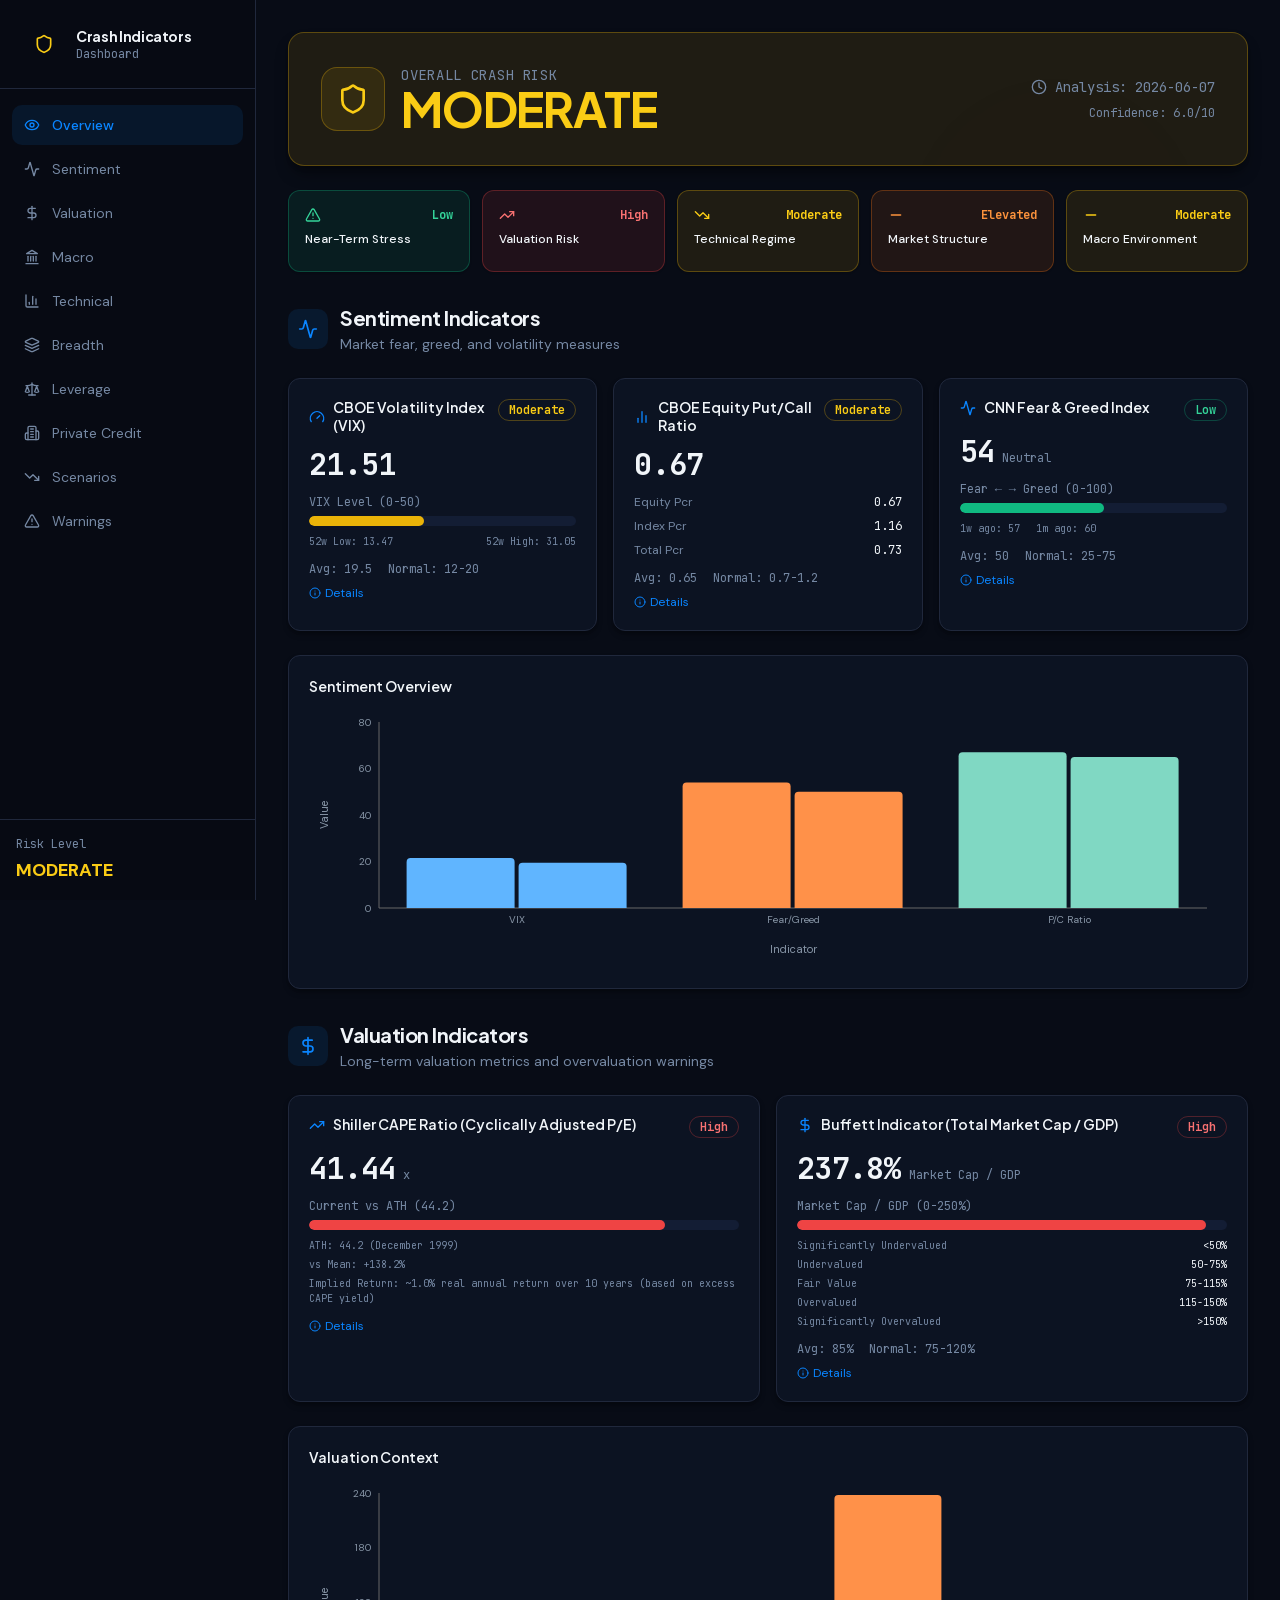
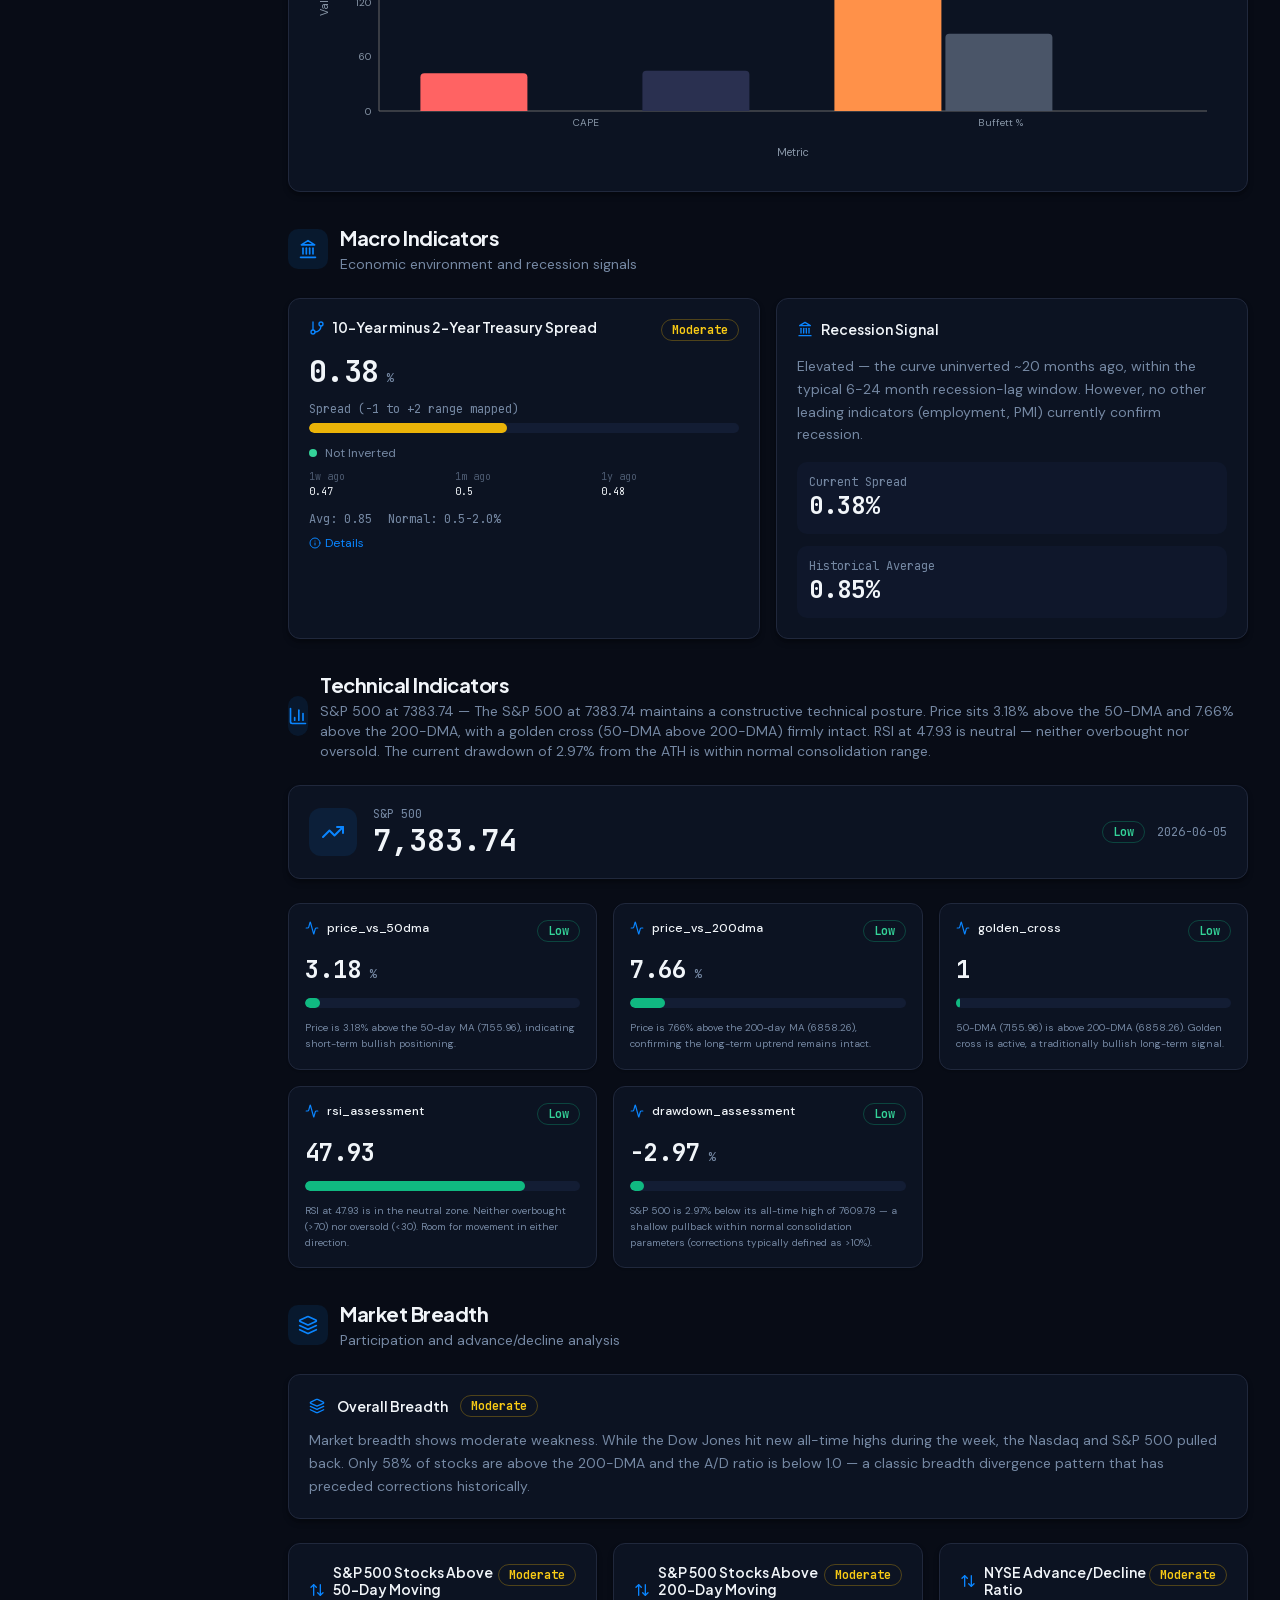
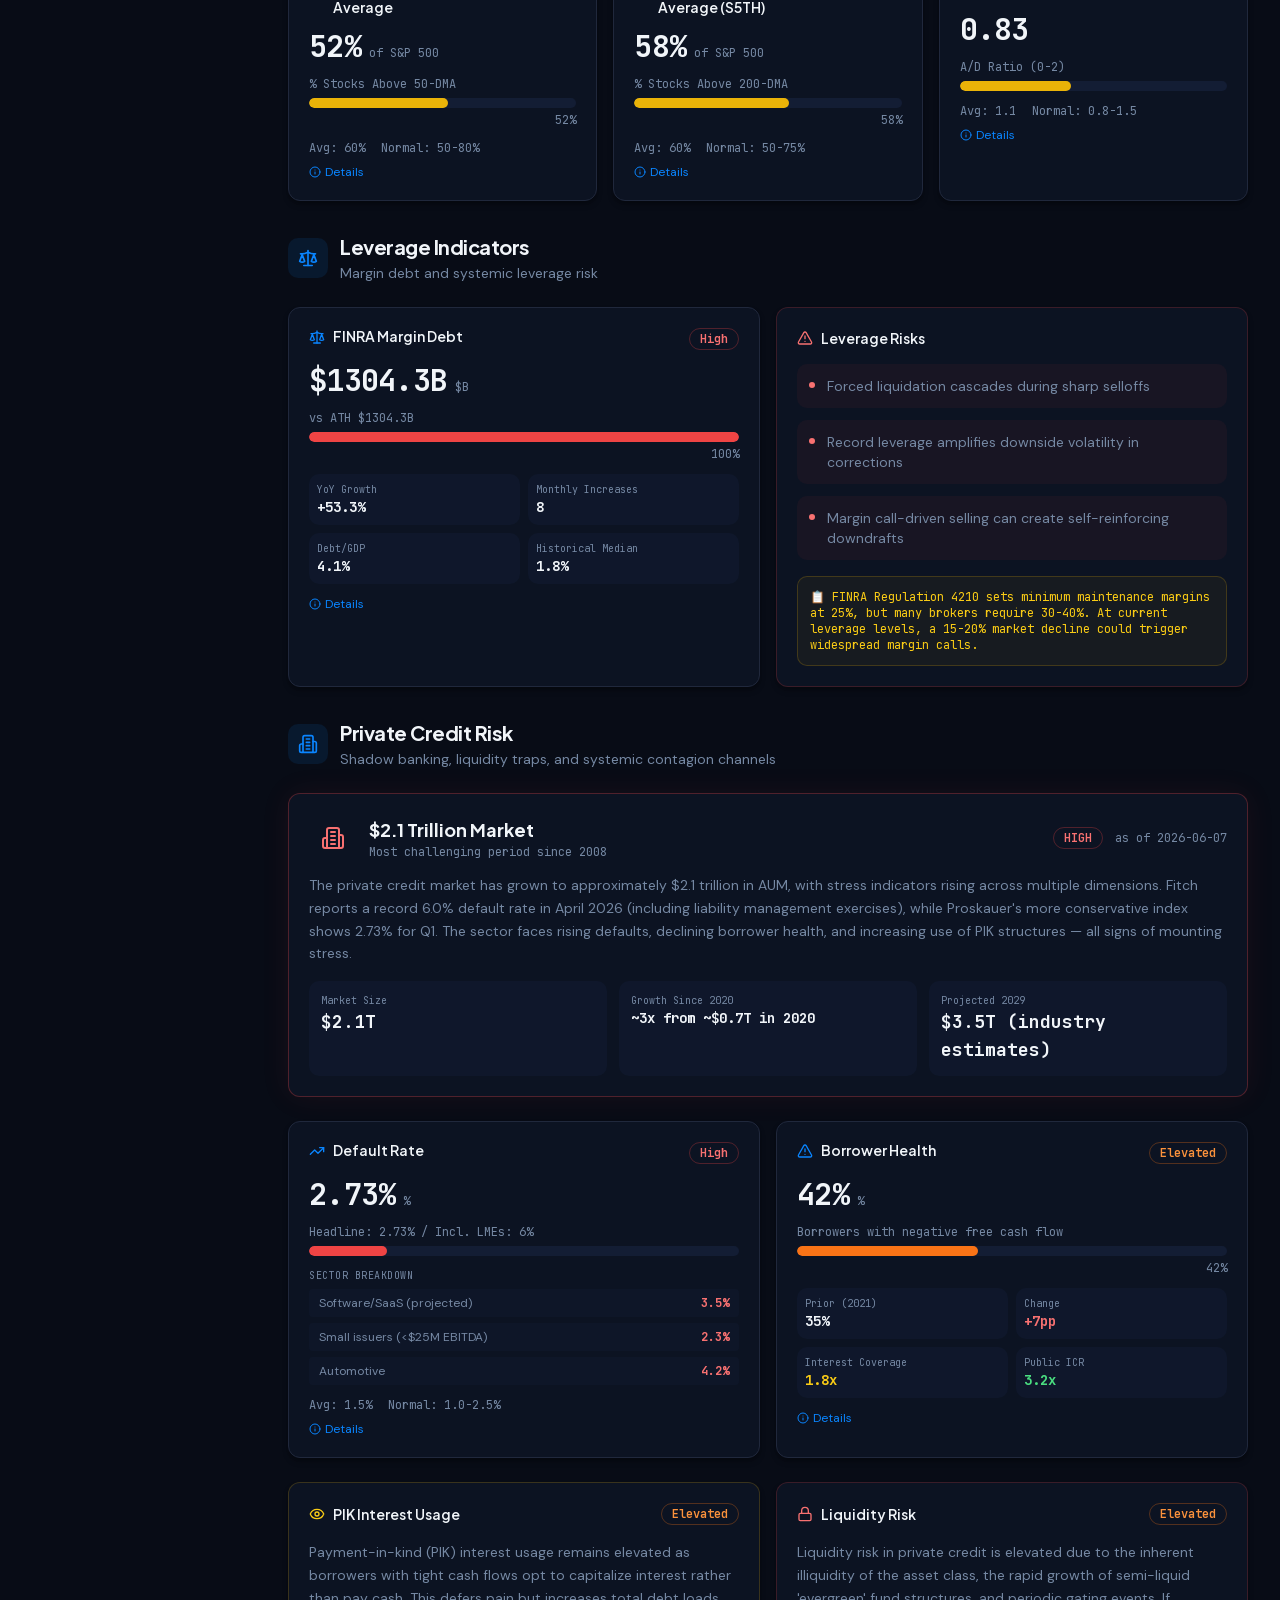
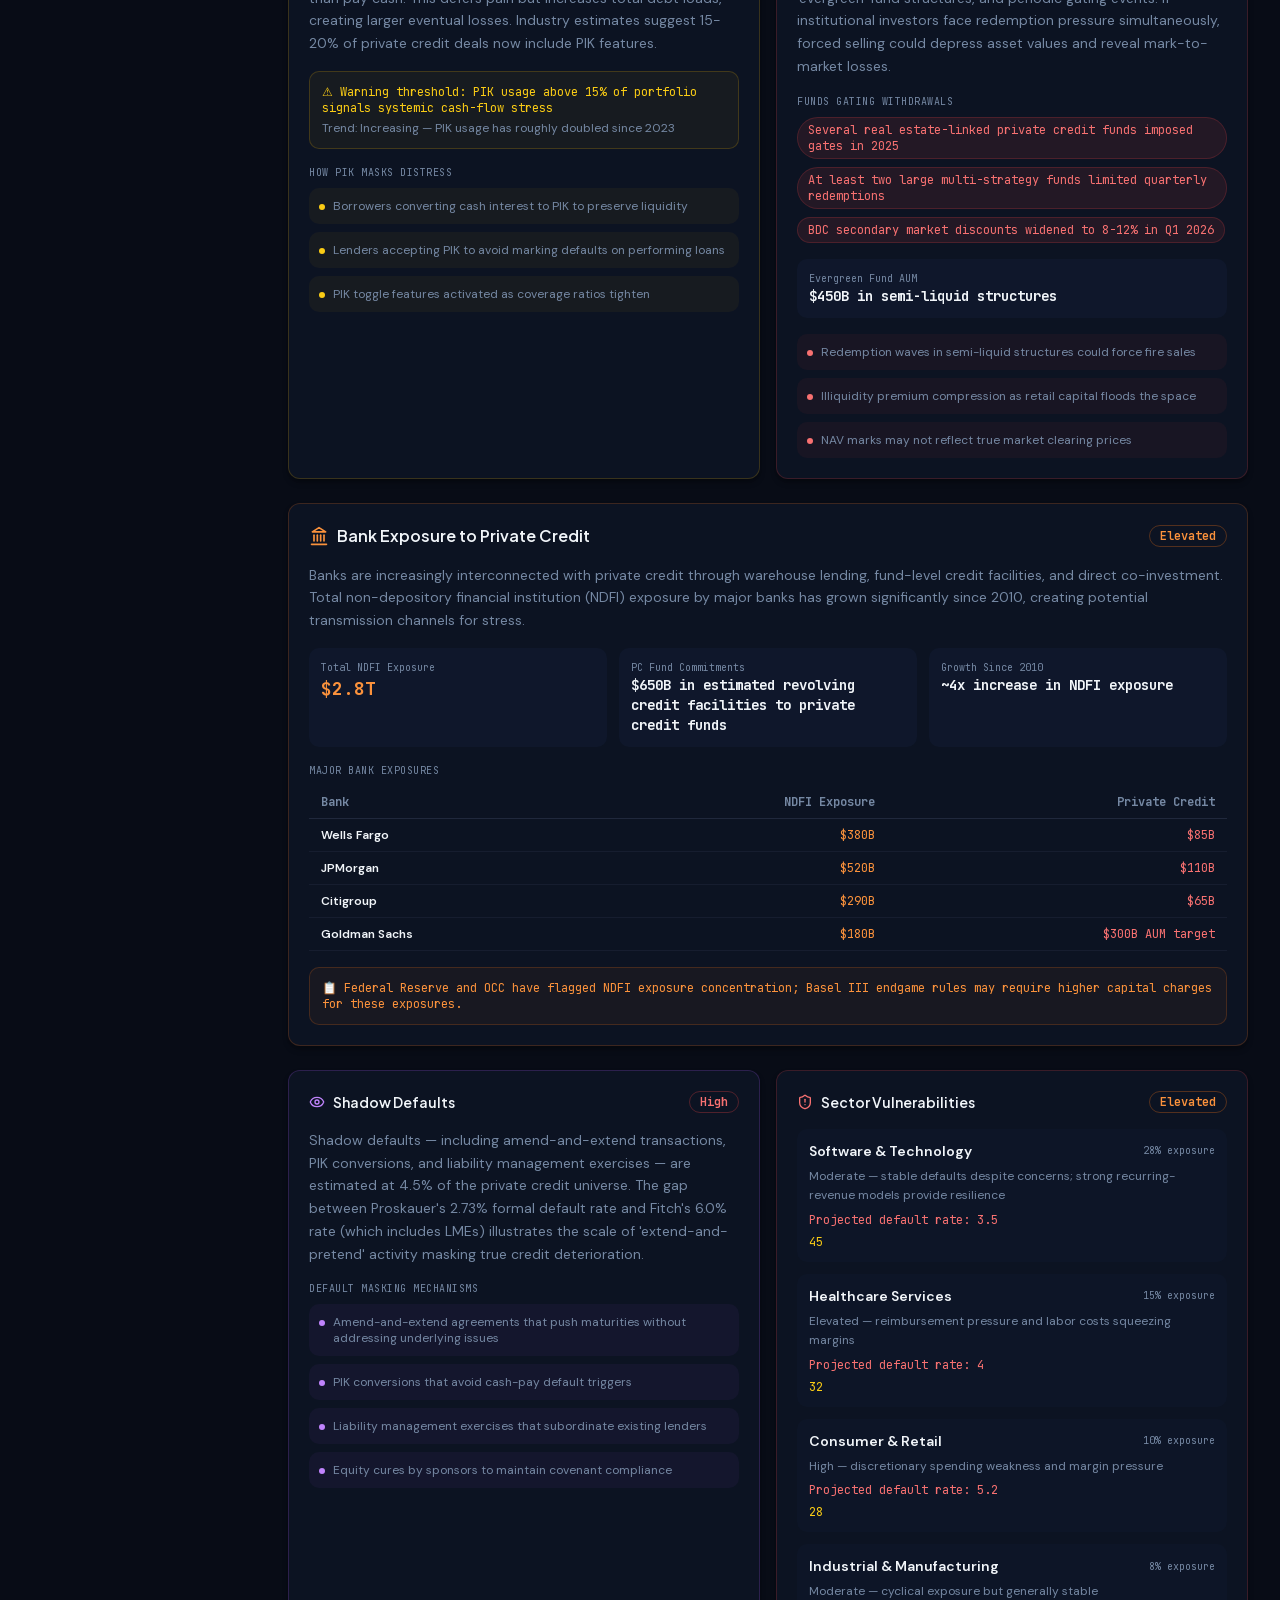
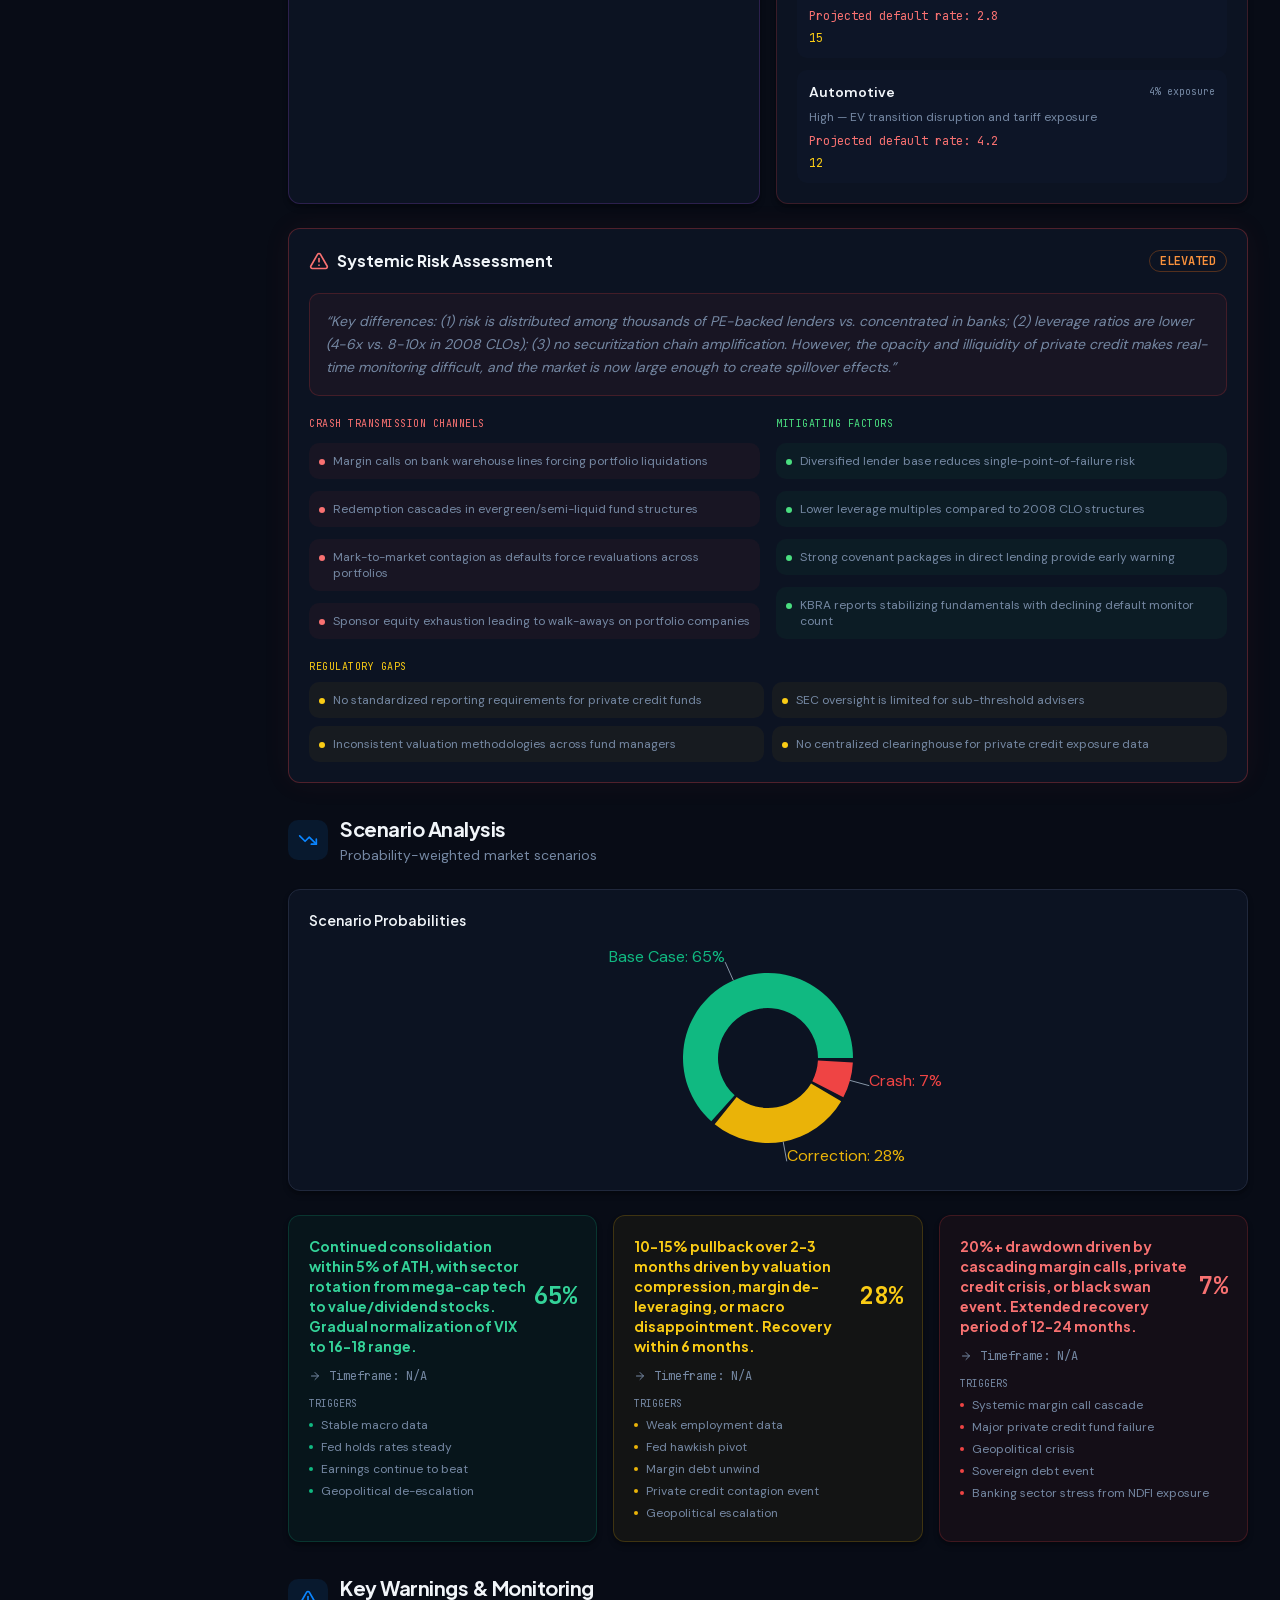
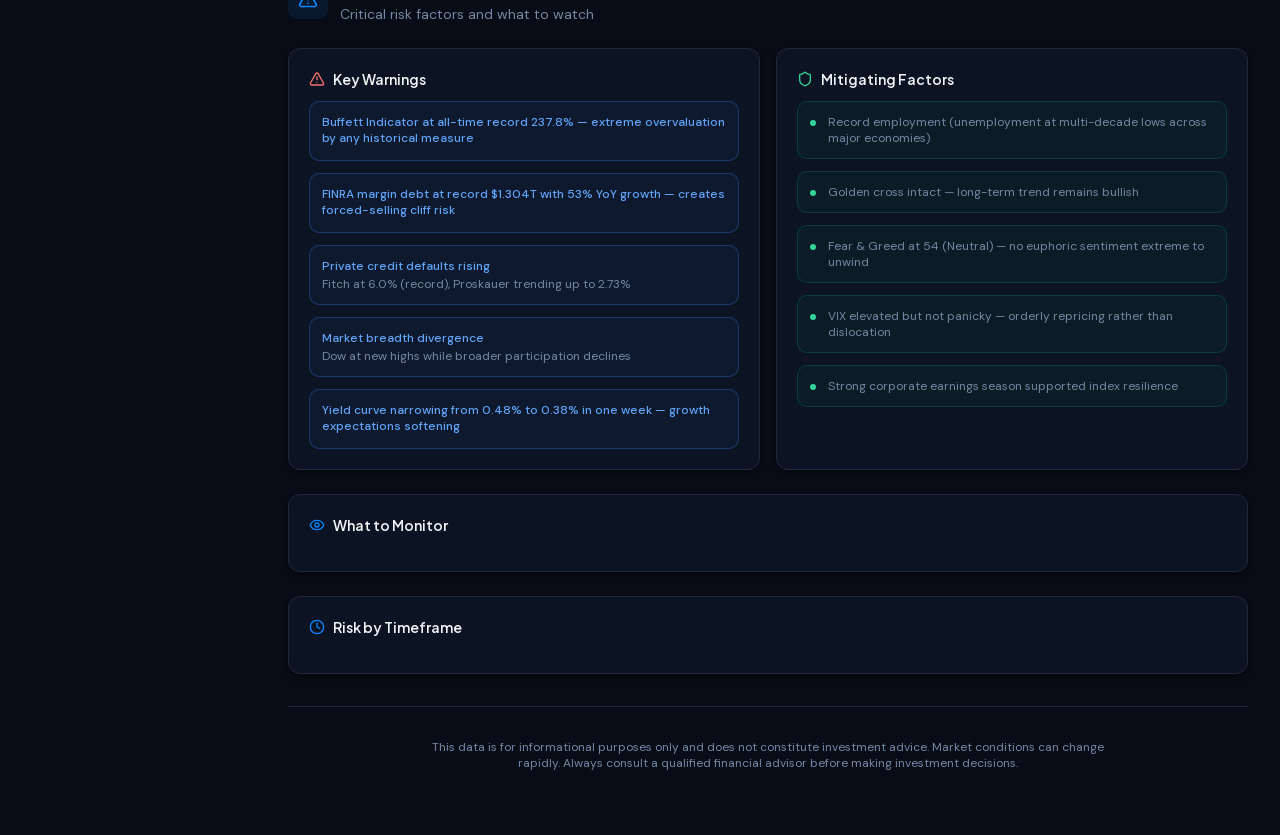
==== crash-py/index.html @ c435475a "chore: daily update (py) — Jun 8, 2026" ====
<!DOCTYPE html><html lang="en" class="dark"><head><meta charSet="utf-8"/><meta name="viewport" content="width=device-width, initial-scale=1"/><link rel="preload" href="/crash/_next/static/media/13971731025ec697-s.p.woff2" as="font" crossorigin="" type="font/woff2"/><link rel="preload" href="/crash/_next/static/media/636a5ac981f94f8b-s.p.woff2" as="font" crossorigin="" type="font/woff2"/><link rel="preload" href="/crash/_next/static/media/bb3ef058b751a6ad-s.p.woff2" as="font" crossorigin="" type="font/woff2"/><link rel="stylesheet" href="/crash/_next/static/css/af32a415218d30cf.css" data-precedence="next"/><link rel="preload" as="script" fetchPriority="low" href="/crash/_next/static/chunks/webpack-2d7897e1.js"/><script src="/crash/_next/static/chunks/ceb5afef-ddacea6d.js" async=""></script><script src="/crash/_next/static/chunks/156-a582ace5.js" async=""></script><script src="/crash/_next/static/chunks/main-app-781c1c07.js" async=""></script><script src="/crash/_next/static/chunks/928-2493125d.js" async=""></script><script src="/crash/_next/static/chunks/app/page-a1b2c3d4.js" async=""></script><script src="/crash/_next/static/chunks/app/layout-624af91c.js" async=""></script><title>Market Crash Indicators Dashboard</title><meta name="description" content="Real-time stock market crash risk indicators and analysis dashboard"/><meta property="og:title" content="Market Crash Indicators Dashboard"/><meta property="og:description" content="Real-time stock market crash risk indicators and analysis dashboard"/><meta property="og:image" content="https://ddcffc46d.na104.preview.abacusai.app/og-image.png"/><meta name="twitter:card" content="summary_large_image"/><meta name="twitter:title" content="Market Crash Indicators Dashboard"/><meta name="twitter:description" content="Real-time stock market crash risk indicators and analysis dashboard"/><meta name="twitter:image" content="https://ddcffc46d.na104.preview.abacusai.app/og-image.png"/><link rel="shortcut icon" href="/favicon.svg"/><link rel="icon" href="/favicon.svg"/><meta name="next-size-adjust"/><script src="https://apps.abacus.ai/chatllm/appllm-lib.js" integrity="sha384-bJWqP+KWdFJdjZBu8+iBBgM6yQOaT9bTL9wqpEdyNwNu/FCj5TLA/Z2Js0ratijK" crossorigin="anonymous"></script><script src="/crash/_next/static/chunks/polyfills-42372ed130431b0a.js" noModule=""></script></head><body class="__variable_09c92e __variable_5b630a __variable_5a11fc font-sans antialiased"><script>!function(){try{var d=document.documentElement,c=d.classList;c.remove('light','dark');var e=localStorage.getItem('theme');if(e){c.add(e|| '')}else{c.add('dark');}if(e==='light'||e==='dark'||!e)d.style.colorScheme=e||'dark'}catch(t){}}();</script><div class="min-h-screen bg-background flex items-center justify-center"><div class="flex flex-col items-center gap-4"><div class="w-12 h-12 border-4 border-primary border-t-transparent rounded-full animate-spin"></div><p class="text-muted-foreground font-mono text-sm">Loading market data...</p></div></div><script src="/crash/_next/static/chunks/webpack-2d7897e1.js" async=""></script><script>(self.__next_f=self.__next_f||[]).push([0]);self.__next_f.push([2,null])</script><script>self.__next_f.push([1,"1:HL[\"/crash/_next/static/media/13971731025ec697-s.p.woff2\",\"font\",{\"crossOrigin\":\"\",\"type\":\"font/woff2\"}]\n2:HL[\"/crash/_next/static/media/636a5ac981f94f8b-s.p.woff2\",\"font\",{\"crossOrigin\":\"\",\"type\":\"font/woff2\"}]\n3:HL[\"/crash/_next/static/media/bb3ef058b751a6ad-s.p.woff2\",\"font\",{\"crossOrigin\":\"\",\"type\":\"font/woff2\"}]\n4:HL[\"/crash/_next/static/css/af32a415218d30cf.css\",\"style\"]\n"])</script><script>self.__next_f.push([1,"5:I[35616,[],\"\"]\n7:I[76394,[\"928\",\"static/chunks/928-2493125d.js\",\"931\",\"static/chunks/app/page-a1b2c3d4.js\"],\"DashboardClient\"]\n8:I[98388,[\"185\",\"static/chunks/app/layout-624af91c.js\"],\"ThemeProvider\"]\n9:I[16146,[],\"\"]\na:I[94411,[],\"\"]\nb:I[5774,[\"185\",\"static/chunks/app/layout-624af91c.js\"],\"Toaster\"]\nc:I[57664,[\"185\",\"static/chunks/app/layout-624af91c.js\"],\"ChunkLoadErrorHandler\"]\ne:I[47141,[],\"\"]\nf:[]\n"])</script><script>self.__next_f.push([1,"0:[\"$\",\"$L5\",null,{\"buildId\":\"Ov_DvyNpQ2nXQsV47is0A\",\"assetPrefix\":\"/crash\",\"urlParts\":[\"\",\"\"],\"initialTree\":[\"\",{\"children\":[\"__PAGE__\",{}]},\"$undefined\",\"$undefined\",true],\"initialSeedData\":[\"\",{\"children\":[\"__PAGE__\",{},[[\"$L6\",[\"$\",\"$L7\",null,{}],null],null],null]},[[[[\"$\",\"link\",\"0\",{\"rel\":\"stylesheet\",\"href\":\"/crash/_next/static/css/af32a415218d30cf.css\",\"precedence\":\"next\",\"crossOrigin\":\"$undefined\"}]],[\"$\",\"html\",null,{\"lang\":\"en\",\"className\":\"dark\",\"suppressHydrationWarning\":true,\"children\":[[\"$\",\"head\",null,{\"children\":[\"$\",\"script\",null,{\"src\":\"https://apps.abacus.ai/chatllm/appllm-lib.js\"}]}],[\"$\",\"body\",null,{\"className\":\"__variable_09c92e __variable_5b630a __variable_5a11fc font-sans antialiased\",\"children\":[\"$\",\"$L8\",null,{\"attribute\":\"class\",\"defaultTheme\":\"dark\",\"enableSystem\":false,\"disableTransitionOnChange\":true,\"children\":[[\"$\",\"$L9\",null,{\"parallelRouterKey\":\"children\",\"segmentPath\":[\"children\"],\"error\":\"$undefined\",\"errorStyles\":\"$undefined\",\"errorScripts\":\"$undefined\",\"template\":[\"$\",\"$La\",null,{}],\"templateStyles\":\"$undefined\",\"templateScripts\":\"$undefined\",\"notFound\":[[\"$\",\"title\",null,{\"children\":\"404: This page could not be found.\"}],[\"$\",\"div\",null,{\"style\":{\"fontFamily\":\"system-ui,\\\"Segoe UI\\\",Roboto,Helvetica,Arial,sans-serif,\\\"Apple Color Emoji\\\",\\\"Segoe UI Emoji\\\"\",\"height\":\"100vh\",\"textAlign\":\"center\",\"display\":\"flex\",\"flexDirection\":\"column\",\"alignItems\":\"center\",\"justifyContent\":\"center\"},\"children\":[\"$\",\"div\",null,{\"children\":[[\"$\",\"style\",null,{\"dangerouslySetInnerHTML\":{\"__html\":\"body{color:#000;background:#fff;margin:0}.next-error-h1{border-right:1px solid rgba(0,0,0,.3)}@media (prefers-color-scheme:dark){body{color:#fff;background:#000}.next-error-h1{border-right:1px solid rgba(255,255,255,.3)}}\"}}],[\"$\",\"h1\",null,{\"className\":\"next-error-h1\",\"style\":{\"display\":\"inline-block\",\"margin\":\"0 20px 0 0\",\"padding\":\"0 23px 0 0\",\"fontSize\":24,\"fontWeight\":500,\"verticalAlign\":\"top\",\"lineHeight\":\"49px\"},\"children\":\"404\"}],[\"$\",\"div\",null,{\"style\":{\"display\":\"inline-block\"},\"children\":[\"$\",\"h2\",null,{\"style\":{\"fontSize\":14,\"fontWeight\":400,\"lineHeight\":\"49px\",\"margin\":0},\"children\":\"This page could not be found.\"}]}]]}]}]],\"notFoundStyles\":[]}],[\"$\",\"$Lb\",null,{}],[\"$\",\"$Lc\",null,{}]]}]}]]}]],null],null],\"couldBeIntercepted\":false,\"initialHead\":[null,\"$Ld\"],\"globalErrorComponent\":\"$e\",\"missingSlots\":\"$Wf\"}]\n"])</script><script>self.__next_f.push([1,"d:[[\"$\",\"meta\",\"0\",{\"name\":\"viewport\",\"content\":\"width=device-width, initial-scale=1\"}],[\"$\",\"meta\",\"1\",{\"charSet\":\"utf-8\"}],[\"$\",\"title\",\"2\",{\"children\":\"Market Crash Indicators Dashboard\"}],[\"$\",\"meta\",\"3\",{\"name\":\"description\",\"content\":\"Real-time stock market crash risk indicators and analysis dashboard\"}],[\"$\",\"meta\",\"4\",{\"property\":\"og:title\",\"content\":\"Market Crash Indicators Dashboard\"}],[\"$\",\"meta\",\"5\",{\"property\":\"og:description\",\"content\":\"Real-time stock market crash risk indicators and analysis dashboard\"}],[\"$\",\"meta\",\"6\",{\"property\":\"og:image\",\"content\":\"https://ddcffc46d.na104.preview.abacusai.app/og-image.png\"}],[\"$\",\"meta\",\"7\",{\"name\":\"twitter:card\",\"content\":\"summary_large_image\"}],[\"$\",\"meta\",\"8\",{\"name\":\"twitter:title\",\"content\":\"Market Crash Indicators Dashboard\"}],[\"$\",\"meta\",\"9\",{\"name\":\"twitter:description\",\"content\":\"Real-time stock market crash risk indicators and analysis dashboard\"}],[\"$\",\"meta\",\"10\",{\"name\":\"twitter:image\",\"content\":\"https://ddcffc46d.na104.preview.abacusai.app/og-image.png\"}],[\"$\",\"link\",\"11\",{\"rel\":\"shortcut icon\",\"href\":\"/favicon.svg\"}],[\"$\",\"link\",\"12\",{\"rel\":\"icon\",\"href\":\"/favicon.svg\"}],[\"$\",\"meta\",\"13\",{\"name\":\"next-size-adjust\"}]]\n6:null\n"])</script></body></html>
---- crash/_next/static/css/af32a415218d30cf.css ----
@font-face{font-family:__DM_Sans_09c92e;font-style:normal;font-weight:100 1000;font-display:swap;src:url(/crash/_next/static/media/7ab938503e4547a1-s.woff2) format("woff2");unicode-range:u+0100-02ba,u+02bd-02c5,u+02c7-02cc,u+02ce-02d7,u+02dd-02ff,u+0304,u+0308,u+0329,u+1d00-1dbf,u+1e00-1e9f,u+1ef2-1eff,u+2020,u+20a0-20ab,u+20ad-20c0,u+2113,u+2c60-2c7f,u+a720-a7ff}@font-face{font-family:__DM_Sans_09c92e;font-style:normal;font-weight:100 1000;font-display:swap;src:url(/crash/_next/static/media/13971731025ec697-s.p.woff2) format("woff2");unicode-range:u+00??,u+0131,u+0152-0153,u+02bb-02bc,u+02c6,u+02da,u+02dc,u+0304,u+0308,u+0329,u+2000-206f,u+20ac,u+2122,u+2191,u+2193,u+2212,u+2215,u+feff,u+fffd}@font-face{font-family:__DM_Sans_Fallback_09c92e;src:local("Arial");ascent-override:94.90%;descent-override:29.66%;line-gap-override:0.00%;size-adjust:104.53%}.__className_09c92e{font-family:__DM_Sans_09c92e,__DM_Sans_Fallback_09c92e;font-style:normal}.__variable_09c92e{--font-sans:"__DM_Sans_09c92e","__DM_Sans_Fallback_09c92e"}@font-face{font-family:__Plus_Jakarta_Sans_5b630a;font-style:normal;font-weight:200 800;font-display:swap;src:url(/crash/_next/static/media/6fe53d21e6e7ebd8-s.woff2) format("woff2");unicode-range:u+0460-052f,u+1c80-1c8a,u+20b4,u+2de0-2dff,u+a640-a69f,u+fe2e-fe2f}@font-face{font-family:__Plus_Jakarta_Sans_5b630a;font-style:normal;font-weight:200 800;font-display:swap;src:url(/crash/_next/static/media/8ebc6e9dde468c4a-s.woff2) format("woff2");unicode-range:u+0102-0103,u+0110-0111,u+0128-0129,u+0168-0169,u+01a0-01a1,u+01af-01b0,u+0300-0301,u+0303-0304,u+0308-0309,u+0323,u+0329,u+1ea0-1ef9,u+20ab}@font-face{font-family:__Plus_Jakarta_Sans_5b630a;font-style:normal;font-weight:200 800;font-display:swap;src:url(/crash/_next/static/media/9e7b0a821b9dfcb4-s.woff2) format("woff2");unicode-range:u+0100-02ba,u+02bd-02c5,u+02c7-02cc,u+02ce-02d7,u+02dd-02ff,u+0304,u+0308,u+0329,u+1d00-1dbf,u+1e00-1e9f,u+1ef2-1eff,u+2020,u+20a0-20ab,u+20ad-20c0,u+2113,u+2c60-2c7f,u+a720-a7ff}@font-face{font-family:__Plus_Jakarta_Sans_5b630a;font-style:normal;font-weight:200 800;font-display:swap;src:url(/crash/_next/static/media/636a5ac981f94f8b-s.p.woff2) format("woff2");unicode-range:u+00??,u+0131,u+0152-0153,u+02bb-02bc,u+02c6,u+02da,u+02dc,u+0304,u+0308,u+0329,u+2000-206f,u+20ac,u+2122,u+2191,u+2193,u+2212,u+2215,u+feff,u+fffd}@font-face{font-family:__Plus_Jakarta_Sans_Fallback_5b630a;src:local("Arial");ascent-override:98.88%;descent-override:21.15%;line-gap-override:0.00%;size-adjust:104.98%}.__className_5b630a{font-family:__Plus_Jakarta_Sans_5b630a,__Plus_Jakarta_Sans_Fallback_5b630a;font-style:normal}.__variable_5b630a{--font-display:"__Plus_Jakarta_Sans_5b630a","__Plus_Jakarta_Sans_Fallback_5b630a"}@font-face{font-family:__JetBrains_Mono_5a11fc;font-style:normal;font-weight:100 800;font-display:swap;src:url(/crash/_next/static/media/886030b0b59bc5a7-s.woff2) format("woff2");unicode-range:u+0460-052f,u+1c80-1c8a,u+20b4,u+2de0-2dff,u+a640-a69f,u+fe2e-fe2f}@font-face{font-family:__JetBrains_Mono_5a11fc;font-style:normal;font-weight:100 800;font-display:swap;src:url(/crash/_next/static/media/0aa834ed78bf6d07-s.woff2) format("woff2");unicode-range:u+0301,u+0400-045f,u+0490-0491,u+04b0-04b1,u+2116}@font-face{font-family:__JetBrains_Mono_5a11fc;font-style:normal;font-weight:100 800;font-display:swap;src:url(/crash/_next/static/media/67957d42bae0796d-s.woff2) format("woff2");unicode-range:u+0370-0377,u+037a-037f,u+0384-038a,u+038c,u+038e-03a1,u+03a3-03ff}@font-face{font-family:__JetBrains_Mono_5a11fc;font-style:normal;font-weight:100 800;font-display:swap;src:url(/crash/_next/static/media/f911b923c6adde36-s.woff2) format("woff2");unicode-range:u+0102-0103,u+0110-0111,u+0128-0129,u+0168-0169,u+01a0-01a1,u+01af-01b0,u+0300-0301,u+0303-0304,u+0308-0309,u+0323,u+0329,u+1ea0-1ef9,u+20ab}@font-face{font-family:__JetBrains_Mono_5a11fc;font-style:normal;font-weight:100 800;font-display:swap;src:url(/crash/_next/static/media/939c4f875ee75fbb-s.woff2) format("woff2");unicode-range:u+0100-02ba,u+02bd-02c5,u+02c7-02cc,u+02ce-02d7,u+02dd-02ff,u+0304,u+0308,u+0329,u+1d00-1dbf,u+1e00-1e9f,u+1ef2-1eff,u+2020,u+20a0-20ab,u+20ad-20c0,u+2113,u+2c60-2c7f,u+a720-a7ff}@font-face{font-family:__JetBrains_Mono_5a11fc;font-style:normal;font-weight:100 800;font-display:swap;src:url(/crash/_next/static/media/bb3ef058b751a6ad-s.p.woff2) format("woff2");unicode-range:u+00??,u+0131,u+0152-0153,u+02bb-02bc,u+02c6,u+02da,u+02dc,u+0304,u+0308,u+0329,u+2000-206f,u+20ac,u+2122,u+2191,u+2193,u+2212,u+2215,u+feff,u+fffd}@font-face{font-family:__JetBrains_Mono_Fallback_5a11fc;src:local("Arial");ascent-override:75.79%;descent-override:22.29%;line-gap-override:0.00%;size-adjust:134.59%}.__className_5a11fc{font-family:__JetBrains_Mono_5a11fc,__JetBrains_Mono_Fallback_5a11fc;font-style:normal}.__variable_5a11fc{--font-mono:"__JetBrains_Mono_5a11fc","__JetBrains_Mono_Fallback_5a11fc"}

/*
! tailwindcss v3.3.3 | MIT License | https://tailwindcss.com
*/*,:after,:before{box-sizing:border-box;border:0 solid #e5e7eb}:after,:before{--tw-content:""}html{line-height:1.5;-webkit-text-size-adjust:100%;-moz-tab-size:4;-o-tab-size:4;tab-size:4;font-family:var(--font-sans),system-ui,sans-serif;font-feature-settings:normal;font-variation-settings:normal}body{margin:0;line-height:inherit}hr{height:0;color:inherit;border-top-width:1px}abbr:where([title]){-webkit-text-decoration:underline dotted;text-decoration:underline dotted}h1,h2,h3,h4,h5,h6{font-size:inherit;font-weight:inherit}a{color:inherit;text-decoration:inherit}b,strong{font-weight:bolder}code,kbd,pre,samp{font-family:var(--font-mono),ui-monospace,monospace;font-size:1em}small{font-size:80%}sub,sup{font-size:75%;line-height:0;position:relative;vertical-align:baseline}sub{bottom:-.25em}sup{top:-.5em}table{text-indent:0;border-color:inherit;border-collapse:collapse}button,input,optgroup,select,textarea{font-family:inherit;font-feature-settings:inherit;font-variation-settings:inherit;font-size:100%;font-weight:inherit;line-height:inherit;color:inherit;margin:0;padding:0}button,select{text-transform:none}[type=button],[type=reset],[type=submit],button{-webkit-appearance:button;background-color:transparent;background-image:none}:-moz-focusring{outline:auto}:-moz-ui-invalid{box-shadow:none}progress{vertical-align:baseline}::-webkit-inner-spin-button,::-webkit-outer-spin-button{height:auto}[type=search]{-webkit-appearance:textfield;outline-offset:-2px}::-webkit-search-decoration{-webkit-appearance:none}::-webkit-file-upload-button{-webkit-appearance:button;font:inherit}summary{display:list-item}blockquote,dd,dl,figure,h1,h2,h3,h4,h5,h6,hr,p,pre{margin:0}fieldset{margin:0}fieldset,legend{padding:0}menu,ol,ul{list-style:none;margin:0;padding:0}dialog{padding:0}textarea{resize:vertical}input::-moz-placeholder,textarea::-moz-placeholder{opacity:1;color:#9ca3af}input::placeholder,textarea::placeholder{opacity:1;color:#9ca3af}[role=button],button{cursor:pointer}:disabled{cursor:default}audio,canvas,embed,iframe,img,object,svg,video{display:block;vertical-align:middle}img,video{max-width:100%;height:auto}[hidden]{display:none}:root{--background:222 47% 6%;--foreground:210 40% 96%;--card:222 47% 9%;--card-foreground:210 40% 96%;--popover:222 47% 9%;--popover-foreground:210 40% 96%;--primary:210 100% 52%;--primary-foreground:0 0% 100%;--secondary:222 47% 14%;--secondary-foreground:210 40% 96%;--muted:222 47% 14%;--muted-foreground:215 20% 55%;--accent:222 47% 18%;--accent-foreground:210 40% 96%;--destructive:0 84% 60%;--destructive-foreground:0 0% 98%;--border:222 30% 18%;--input:222 30% 18%;--ring:210 100% 52%;--radius:0.625rem;--radius-sm:calc(0.625rem - 4px);--radius-lg:calc(0.625rem + 4px);--radius-full:9999px;--spacing-xs:4px;--spacing-sm:8px;--spacing-md:16px;--spacing-lg:24px;--spacing-xl:32px;--spacing-2xl:48px;--spacing-3xl:64px;--shadow-sm:0 1px 2px 0 rgba(0,0,0,.2);--shadow-md:0 4px 6px -1px rgba(0,0,0,.3),0 2px 4px -2px rgba(0,0,0,.2);--shadow-lg:0 10px 15px -3px rgba(0,0,0,.4),0 4px 6px -4px rgba(0,0,0,.3);--duration-fast:150ms;--duration-normal:250ms;--duration-slow:350ms;--chart-1:210 100% 52%;--chart-2:160 60% 45%;--chart-3:30 100% 50%;--chart-4:0 84% 60%;--chart-5:270 60% 55%}.dark{--background:222 47% 6%;--foreground:210 40% 96%;--card:222 47% 9%;--card-foreground:210 40% 96%;--popover:222 47% 9%;--popover-foreground:210 40% 96%;--primary:210 100% 52%;--primary-foreground:0 0% 100%;--secondary:222 47% 14%;--secondary-foreground:210 40% 96%;--muted:222 47% 14%;--muted-foreground:215 20% 55%;--accent:222 47% 18%;--accent-foreground:210 40% 96%;--destructive:0 84% 60%;--destructive-foreground:0 0% 98%;--border:222 30% 18%;--input:222 30% 18%;--ring:210 100% 52%;--chart-1:210 100% 52%;--chart-2:160 60% 45%;--chart-3:30 100% 50%;--chart-4:0 84% 60%;--chart-5:270 60% 55%}*{border-color:hsl(var(--border))}body{background-color:hsl(var(--background));color:hsl(var(--foreground))}*,:after,:before{--tw-border-spacing-x:0;--tw-border-spacing-y:0;--tw-translate-x:0;--tw-translate-y:0;--tw-rotate:0;--tw-skew-x:0;--tw-skew-y:0;--tw-scale-x:1;--tw-scale-y:1;--tw-pan-x: ;--tw-pan-y: ;--tw-pinch-zoom: ;--tw-scroll-snap-strictness:proximity;--tw-gradient-from-position: ;--tw-gradient-via-position: ;--tw-gradient-to-position: ;--tw-ordinal: ;--tw-slashed-zero: ;--tw-numeric-figure: ;--tw-numeric-spacing: ;--tw-numeric-fraction: ;--tw-ring-inset: ;--tw-ring-offset-width:0px;--tw-ring-offset-color:#fff;--tw-ring-color:rgba(59,130,246,.5);--tw-ring-offset-shadow:0 0 #0000;--tw-ring-shadow:0 0 #0000;--tw-shadow:0 0 #0000;--tw-shadow-colored:0 0 #0000;--tw-blur: ;--tw-brightness: ;--tw-contrast: ;--tw-grayscale: ;--tw-hue-rotate: ;--tw-invert: ;--tw-saturate: ;--tw-sepia: ;--tw-drop-shadow: ;--tw-backdrop-blur: ;--tw-backdrop-brightness: ;--tw-backdrop-contrast: ;--tw-backdrop-grayscale: ;--tw-backdrop-hue-rotate: ;--tw-backdrop-invert: ;--tw-backdrop-opacity: ;--tw-backdrop-saturate: ;--tw-backdrop-sepia: }::backdrop{--tw-border-spacing-x:0;--tw-border-spacing-y:0;--tw-translate-x:0;--tw-translate-y:0;--tw-rotate:0;--tw-skew-x:0;--tw-skew-y:0;--tw-scale-x:1;--tw-scale-y:1;--tw-pan-x: ;--tw-pan-y: ;--tw-pinch-zoom: ;--tw-scroll-snap-strictness:proximity;--tw-gradient-from-position: ;--tw-gradient-via-position: ;--tw-gradient-to-position: ;--tw-ordinal: ;--tw-slashed-zero: ;--tw-numeric-figure: ;--tw-numeric-spacing: ;--tw-numeric-fraction: ;--tw-ring-inset: ;--tw-ring-offset-width:0px;--tw-ring-offset-color:#fff;--tw-ring-color:rgba(59,130,246,.5);--tw-ring-offset-shadow:0 0 #0000;--tw-ring-shadow:0 0 #0000;--tw-shadow:0 0 #0000;--tw-shadow-colored:0 0 #0000;--tw-blur: ;--tw-brightness: ;--tw-contrast: ;--tw-grayscale: ;--tw-hue-rotate: ;--tw-invert: ;--tw-saturate: ;--tw-sepia: ;--tw-drop-shadow: ;--tw-backdrop-blur: ;--tw-backdrop-brightness: ;--tw-backdrop-contrast: ;--tw-backdrop-grayscale: ;--tw-backdrop-hue-rotate: ;--tw-backdrop-invert: ;--tw-backdrop-opacity: ;--tw-backdrop-saturate: ;--tw-backdrop-sepia: }.sr-only{position:absolute;width:1px;height:1px;padding:0;margin:-1px;overflow:hidden;clip:rect(0,0,0,0);white-space:nowrap;border-width:0}.pointer-events-none{pointer-events:none}.pointer-events-auto{pointer-events:auto}.visible{visibility:visible}.invisible{visibility:hidden}.fixed{position:fixed}.absolute{position:absolute}.relative{position:relative}.sticky{position:sticky}.inset-0{inset:0}.inset-x-0{left:0;right:0}.inset-y-0{top:0;bottom:0}.-bottom-12{bottom:-3rem}.-left-12{left:-3rem}.-right-12{right:-3rem}.-top-12{top:-3rem}.bottom-0{bottom:0}.left-0{left:0}.left-1{left:.25rem}.left-1\/2{left:50%}.left-2{left:.5rem}.left-4{left:1rem}.left-\[50\%\]{left:50%}.right-0{right:0}.right-1{right:.25rem}.right-2{right:.5rem}.right-4{right:1rem}.top-0{top:0}.top-1\/2{top:50%}.top-2{top:.5rem}.top-4{top:1rem}.top-\[1px\]{top:1px}.top-\[50\%\]{top:50%}.top-\[60\%\]{top:60%}.top-full{top:100%}.z-10{z-index:10}.z-30{z-index:30}.z-40{z-index:40}.z-50{z-index:50}.z-\[100\]{z-index:100}.z-\[1\]{z-index:1}.-mx-1{margin-left:-.25rem;margin-right:-.25rem}.mx-auto{margin-left:auto;margin-right:auto}.my-1{margin-top:.25rem;margin-bottom:.25rem}.-ml-4{margin-left:-1rem}.-mt-4{margin-top:-1rem}.mb-1{margin-bottom:.25rem}.mb-1\.5{margin-bottom:.375rem}.mb-2{margin-bottom:.5rem}.mb-3{margin-bottom:.75rem}.mb-4{margin-bottom:1rem}.mb-6{margin-bottom:1.5rem}.ml-1{margin-left:.25rem}.ml-auto{margin-left:auto}.mr-2{margin-right:.5rem}.mt-0{margin-top:0}.mt-0\.5{margin-top:.125rem}.mt-1{margin-top:.25rem}.mt-1\.5{margin-top:.375rem}.mt-2{margin-top:.5rem}.mt-24{margin-top:6rem}.mt-3{margin-top:.75rem}.mt-4{margin-top:1rem}.mt-auto{margin-top:auto}.line-clamp-2{overflow:hidden;display:-webkit-box;-webkit-box-orient:vertical;-webkit-line-clamp:2}.block{display:block}.flex{display:flex}.inline-flex{display:inline-flex}.table{display:table}.grid{display:grid}.hidden{display:none}.aspect-square{aspect-ratio:1/1}.h-1{height:.25rem}.h-1\.5{height:.375rem}.h-10{height:2.5rem}.h-11{height:2.75rem}.h-12{height:3rem}.h-14{height:3.5rem}.h-16{height:4rem}.h-2{height:.5rem}.h-2\.5{height:.625rem}.h-3{height:.75rem}.h-3\.5{height:.875rem}.h-4{height:1rem}.h-48{height:12rem}.h-5{height:1.25rem}.h-56{height:14rem}.h-6{height:1.5rem}.h-64{height:16rem}.h-7{height:1.75rem}.h-72{height:18rem}.h-8{height:2rem}.h-9{height:2.25rem}.h-96{height:24rem}.h-\[1px\]{height:1px}.h-\[var\(--radix-navigation-menu-viewport-height\)\]{height:var(--radix-navigation-menu-viewport-height)}.h-\[var\(--radix-select-trigger-height\)\]{height:var(--radix-select-trigger-height)}.h-auto{height:auto}.h-full{height:100%}.h-px{height:1px}.h-screen{height:100vh}.max-h-96{max-height:24rem}.max-h-\[300px\]{max-height:300px}.max-h-screen{max-height:100vh}.min-h-\[80px\]{min-height:80px}.min-h-screen{min-height:100vh}.w-1{width:.25rem}.w-1\.5{width:.375rem}.w-10{width:2.5rem}.w-11{width:2.75rem}.w-12{width:3rem}.w-16{width:4rem}.w-2{width:.5rem}.w-2\.5{width:.625rem}.w-3{width:.75rem}.w-3\.5{width:.875rem}.w-3\/4{width:75%}.w-4{width:1rem}.w-5{width:1.25rem}.w-6{width:1.5rem}.w-64{width:16rem}.w-7{width:1.75rem}.w-72{width:18rem}.w-8{width:2rem}.w-9{width:2.25rem}.w-96{width:24rem}.w-\[100px\]{width:100px}.w-\[1px\]{width:1px}.w-\[300px\]{width:300px}.w-auto{width:auto}.w-full{width:100%}.w-max{width:-moz-max-content;width:max-content}.w-px{width:1px}.min-w-0{min-width:0}.min-w-\[12rem\]{min-width:12rem}.min-w-\[8rem\]{min-width:8rem}.min-w-\[var\(--radix-select-trigger-width\)\]{min-width:var(--radix-select-trigger-width)}.max-w-2xl{max-width:42rem}.max-w-4xl{max-width:56rem}.max-w-6xl{max-width:72rem}.max-w-7xl{max-width:80rem}.max-w-full{max-width:100%}.max-w-lg{max-width:32rem}.max-w-max{max-width:-moz-max-content;max-width:max-content}.max-w-md{max-width:28rem}.flex-1{flex:1 1 0%}.flex-shrink-0,.shrink-0{flex-shrink:0}.grow{flex-grow:1}.grow-0{flex-grow:0}.basis-full{flex-basis:100%}.caption-bottom{caption-side:bottom}.border-collapse{border-collapse:collapse}.-translate-x-1\/2{--tw-translate-x:-50%}.-translate-x-1\/2,.-translate-x-full{transform:translate(var(--tw-translate-x),var(--tw-translate-y)) rotate(var(--tw-rotate)) skewX(var(--tw-skew-x)) skewY(var(--tw-skew-y)) scaleX(var(--tw-scale-x)) scaleY(var(--tw-scale-y))}.-translate-x-full{--tw-translate-x:-100%}.-translate-y-1\/2{--tw-translate-y:-50%}.-translate-y-1\/2,.translate-x-0{transform:translate(var(--tw-translate-x),var(--tw-translate-y)) rotate(var(--tw-rotate)) skewX(var(--tw-skew-x)) skewY(var(--tw-skew-y)) scaleX(var(--tw-scale-x)) scaleY(var(--tw-scale-y))}.translate-x-0{--tw-translate-x:0px}.translate-x-\[-50\%\]{--tw-translate-x:-50%}.translate-x-\[-50\%\],.translate-y-\[-50\%\]{transform:translate(var(--tw-translate-x),var(--tw-translate-y)) rotate(var(--tw-rotate)) skewX(var(--tw-skew-x)) skewY(var(--tw-skew-y)) scaleX(var(--tw-scale-x)) scaleY(var(--tw-scale-y))}.translate-y-\[-50\%\]{--tw-translate-y:-50%}.rotate-0{--tw-rotate:0deg}.rotate-0,.rotate-45{transform:translate(var(--tw-translate-x),var(--tw-translate-y)) rotate(var(--tw-rotate)) skewX(var(--tw-skew-x)) skewY(var(--tw-skew-y)) scaleX(var(--tw-scale-x)) scaleY(var(--tw-scale-y))}.rotate-45{--tw-rotate:45deg}.rotate-90{--tw-rotate:90deg}.rotate-90,.scale-0{transform:translate(var(--tw-translate-x),var(--tw-translate-y)) rotate(var(--tw-rotate)) skewX(var(--tw-skew-x)) skewY(var(--tw-skew-y)) scaleX(var(--tw-scale-x)) scaleY(var(--tw-scale-y))}.scale-0{--tw-scale-x:0;--tw-scale-y:0}.scale-100{--tw-scale-x:1;--tw-scale-y:1}.scale-100,.transform{transform:translate(var(--tw-translate-x),var(--tw-translate-y)) rotate(var(--tw-rotate)) skewX(var(--tw-skew-x)) skewY(var(--tw-skew-y)) scaleX(var(--tw-scale-x)) scaleY(var(--tw-scale-y))}@keyframes pulse{50%{opacity:.5}}.animate-pulse{animation:pulse 2s cubic-bezier(.4,0,.6,1) infinite}@keyframes spin{to{transform:rotate(1turn)}}.animate-spin{animation:spin 1s linear infinite}.cursor-default{cursor:default}.cursor-pointer{cursor:pointer}.touch-none{touch-action:none}.select-none{-webkit-user-select:none;-moz-user-select:none;user-select:none}.scroll-mt-28{scroll-margin-top:7rem}.list-none{list-style-type:none}.grid-cols-1{grid-template-columns:repeat(1,minmax(0,1fr))}.grid-cols-2{grid-template-columns:repeat(2,minmax(0,1fr))}.grid-cols-3{grid-template-columns:repeat(3,minmax(0,1fr))}.flex-row{flex-direction:row}.flex-col{flex-direction:column}.flex-col-reverse{flex-direction:column-reverse}.flex-wrap{flex-wrap:wrap}.items-start{align-items:flex-start}.items-end{align-items:flex-end}.items-center{align-items:center}.items-baseline{align-items:baseline}.justify-start{justify-content:flex-start}.justify-center{justify-content:center}.justify-between{justify-content:space-between}.gap-1{gap:.25rem}.gap-1\.5{gap:.375rem}.gap-2{gap:.5rem}.gap-3{gap:.75rem}.gap-4{gap:1rem}.gap-6{gap:1.5rem}.gap-x-4{-moz-column-gap:1rem;column-gap:1rem}.gap-y-1{row-gap:.25rem}.space-x-1>:not([hidden])~:not([hidden]){--tw-space-x-reverse:0;margin-right:calc(.25rem * var(--tw-space-x-reverse));margin-left:calc(.25rem * calc(1 - var(--tw-space-x-reverse)))}.space-x-2>:not([hidden])~:not([hidden]){--tw-space-x-reverse:0;margin-right:calc(.5rem * var(--tw-space-x-reverse));margin-left:calc(.5rem * calc(1 - var(--tw-space-x-reverse)))}.space-x-4>:not([hidden])~:not([hidden]){--tw-space-x-reverse:0;margin-right:calc(1rem * var(--tw-space-x-reverse));margin-left:calc(1rem * calc(1 - var(--tw-space-x-reverse)))}.space-y-0>:not([hidden])~:not([hidden]){--tw-space-y-reverse:0;margin-top:calc(0px * calc(1 - var(--tw-space-y-reverse)));margin-bottom:calc(0px * var(--tw-space-y-reverse))}.space-y-1>:not([hidden])~:not([hidden]){--tw-space-y-reverse:0;margin-top:calc(.25rem * calc(1 - var(--tw-space-y-reverse)));margin-bottom:calc(.25rem * var(--tw-space-y-reverse))}.space-y-1\.5>:not([hidden])~:not([hidden]){--tw-space-y-reverse:0;margin-top:calc(.375rem * calc(1 - var(--tw-space-y-reverse)));margin-bottom:calc(.375rem * var(--tw-space-y-reverse))}.space-y-2>:not([hidden])~:not([hidden]){--tw-space-y-reverse:0;margin-top:calc(.5rem * calc(1 - var(--tw-space-y-reverse)));margin-bottom:calc(.5rem * var(--tw-space-y-reverse))}.space-y-3>:not([hidden])~:not([hidden]){--tw-space-y-reverse:0;margin-top:calc(.75rem * calc(1 - var(--tw-space-y-reverse)));margin-bottom:calc(.75rem * var(--tw-space-y-reverse))}.space-y-4>:not([hidden])~:not([hidden]){--tw-space-y-reverse:0;margin-top:calc(1rem * calc(1 - var(--tw-space-y-reverse)));margin-bottom:calc(1rem * var(--tw-space-y-reverse))}.space-y-5>:not([hidden])~:not([hidden]){--tw-space-y-reverse:0;margin-top:calc(1.25rem * calc(1 - var(--tw-space-y-reverse)));margin-bottom:calc(1.25rem * var(--tw-space-y-reverse))}.space-y-6>:not([hidden])~:not([hidden]){--tw-space-y-reverse:0;margin-top:calc(1.5rem * calc(1 - var(--tw-space-y-reverse)));margin-bottom:calc(1.5rem * var(--tw-space-y-reverse))}.space-y-8>:not([hidden])~:not([hidden]){--tw-space-y-reverse:0;margin-top:calc(2rem * calc(1 - var(--tw-space-y-reverse)));margin-bottom:calc(2rem * var(--tw-space-y-reverse))}.overflow-auto{overflow:auto}.overflow-hidden{overflow:hidden}.overflow-x-auto{overflow-x:auto}.overflow-y-auto{overflow-y:auto}.overflow-x-hidden{overflow-x:hidden}.whitespace-nowrap{white-space:nowrap}.break-words{overflow-wrap:break-word}.rounded{border-radius:.25rem}.rounded-2xl{border-radius:1rem}.rounded-\[inherit\]{border-radius:inherit}.rounded-full{border-radius:9999px}.rounded-lg{border-radius:var(--radius)}.rounded-md{border-radius:calc(var(--radius) - 2px)}.rounded-sm{border-radius:calc(var(--radius) - 4px)}.rounded-xl{border-radius:.75rem}.rounded-t-\[10px\]{border-top-left-radius:10px;border-top-right-radius:10px}.rounded-tl-sm{border-top-left-radius:calc(var(--radius) - 4px)}.border{border-width:1px}.border-2{border-width:2px}.border-4{border-width:4px}.border-y{border-top-width:1px}.border-b,.border-y{border-bottom-width:1px}.border-l{border-left-width:1px}.border-r{border-right-width:1px}.border-t{border-top-width:1px}.border-black\/10{border-color:rgba(0,0,0,.1)}.border-black\/\[0\.08\]{border-color:rgba(0,0,0,.08)}.border-blue-500\/30{border-color:rgba(59,130,246,.3)}.border-border{border-color:hsl(var(--border))}.border-border\/50{border-color:hsl(var(--border)/.5)}.border-destructive{border-color:hsl(var(--destructive))}.border-destructive\/50{border-color:hsl(var(--destructive)/.5)}.border-emerald-500{--tw-border-opacity:1;border-color:rgb(16 185 129/var(--tw-border-opacity))}.border-emerald-500\/20{border-color:rgba(16,185,129,.2)}.border-emerald-500\/30{border-color:rgba(16,185,129,.3)}.border-input{border-color:hsl(var(--input))}.border-orange-500\/20{border-color:rgba(249,115,22,.2)}.border-orange-500\/30{border-color:rgba(249,115,22,.3)}.border-primary{border-color:hsl(var(--primary))}.border-purple-500\/20{border-color:rgba(168,85,247,.2)}.border-red-500\/20{border-color:rgba(239,68,68,.2)}.border-red-500\/30{border-color:rgba(239,68,68,.3)}.border-transparent{border-color:transparent}.border-white\/20{border-color:hsla(0,0%,100%,.2)}.border-yellow-500\/20{border-color:rgba(234,179,8,.2)}.border-yellow-500\/30{border-color:rgba(234,179,8,.3)}.border-l-transparent{border-left-color:transparent}.border-t-transparent{border-top-color:transparent}.bg-\[hsl\(222\2c 47\%\2c 5\%\)\]{--tw-bg-opacity:1;background-color:hsl(222 47% 5%/var(--tw-bg-opacity))}.bg-accent{background-color:hsl(var(--accent))}.bg-background{background-color:hsl(var(--background))}.bg-background\/80{background-color:hsl(var(--background)/.8)}.bg-black\/50{background-color:rgba(0,0,0,.5)}.bg-black\/80{background-color:rgba(0,0,0,.8)}.bg-black\/\[0\.04\]{background-color:rgba(0,0,0,.04)}.bg-black\/\[0\.06\]{background-color:rgba(0,0,0,.06)}.bg-blue-500\/5{background-color:rgba(59,130,246,.05)}.bg-border{background-color:hsl(var(--border))}.bg-card{background-color:hsl(var(--card))}.bg-card\/80{background-color:hsl(var(--card)/.8)}.bg-destructive{background-color:hsl(var(--destructive))}.bg-emerald-400{--tw-bg-opacity:1;background-color:rgb(52 211 153/var(--tw-bg-opacity))}.bg-emerald-500\/10{background-color:rgba(16,185,129,.1)}.bg-emerald-500\/5{background-color:rgba(16,185,129,.05)}.bg-foreground{background-color:hsl(var(--foreground))}.bg-green-400{--tw-bg-opacity:1;background-color:rgb(74 222 128/var(--tw-bg-opacity))}.bg-green-500\/5{background-color:rgba(34,197,94,.05)}.bg-muted{background-color:hsl(var(--muted))}.bg-muted\/50{background-color:hsl(var(--muted)/.5)}.bg-orange-500\/10{background-color:rgba(249,115,22,.1)}.bg-orange-500\/5{background-color:rgba(249,115,22,.05)}.bg-popover{background-color:hsl(var(--popover))}.bg-primary{background-color:hsl(var(--primary))}.bg-primary\/10{background-color:hsl(var(--primary)/.1)}.bg-purple-400{--tw-bg-opacity:1;background-color:rgb(192 132 252/var(--tw-bg-opacity))}.bg-purple-500\/5{background-color:rgba(168,85,247,.05)}.bg-red-400{--tw-bg-opacity:1;background-color:rgb(248 113 113/var(--tw-bg-opacity))}.bg-red-500\/10{background-color:rgba(239,68,68,.1)}.bg-red-500\/5{background-color:rgba(239,68,68,.05)}.bg-secondary{background-color:hsl(var(--secondary))}.bg-secondary\/30{background-color:hsl(var(--secondary)/.3)}.bg-secondary\/40{background-color:hsl(var(--secondary)/.4)}.bg-secondary\/50{background-color:hsl(var(--secondary)/.5)}.bg-secondary\/80{background-color:hsl(var(--secondary)/.8)}.bg-transparent{background-color:transparent}.bg-white\/10{background-color:hsla(0,0%,100%,.1)}.bg-yellow-400{--tw-bg-opacity:1;background-color:rgb(250 204 21/var(--tw-bg-opacity))}.bg-yellow-500\/10{background-color:rgba(234,179,8,.1)}.bg-yellow-500\/5{background-color:rgba(234,179,8,.05)}.fill-current{fill:currentColor}.p-0{padding:0}.p-1{padding:.25rem}.p-2{padding:.5rem}.p-2\.5{padding:.625rem}.p-3{padding:.75rem}.p-4{padding:1rem}.p-5{padding:1.25rem}.p-6{padding:1.5rem}.p-\[1px\]{padding:1px}.px-2{padding-left:.5rem;padding-right:.5rem}.px-2\.5{padding-left:.625rem;padding-right:.625rem}.px-3{padding-left:.75rem;padding-right:.75rem}.px-4{padding-left:1rem;padding-right:1rem}.px-5{padding-left:1.25rem;padding-right:1.25rem}.px-6{padding-left:1.5rem;padding-right:1.5rem}.py-0{padding-top:0;padding-bottom:0}.py-0\.5{padding-top:.125rem;padding-bottom:.125rem}.py-1{padding-top:.25rem;padding-bottom:.25rem}.py-1\.5{padding-top:.375rem;padding-bottom:.375rem}.py-16{padding-top:4rem;padding-bottom:4rem}.py-2{padding-top:.5rem;padding-bottom:.5rem}.py-2\.5{padding-top:.625rem;padding-bottom:.625rem}.py-3{padding-top:.75rem;padding-bottom:.75rem}.py-4{padding-top:1rem;padding-bottom:1rem}.py-6{padding-top:1.5rem;padding-bottom:1.5rem}.py-8{padding-top:2rem;padding-bottom:2rem}.pb-2{padding-bottom:.5rem}.pb-4{padding-bottom:1rem}.pb-6{padding-bottom:1.5rem}.pl-2{padding-left:.5rem}.pl-2\.5{padding-left:.625rem}.pl-4{padding-left:1rem}.pl-8{padding-left:2rem}.pr-2{padding-right:.5rem}.pr-2\.5{padding-right:.625rem}.pr-8{padding-right:2rem}.pt-0{padding-top:0}.pt-1{padding-top:.25rem}.pt-4{padding-top:1rem}.text-left{text-align:left}.text-center{text-align:center}.text-right{text-align:right}.align-middle{vertical-align:middle}.font-display{font-family:var(--font-display),var(--font-sans),sans-serif}.font-mono{font-family:var(--font-mono),ui-monospace,monospace}.font-sans{font-family:var(--font-sans),system-ui,sans-serif}.text-2xl{font-size:1.5rem;line-height:2rem}.text-3xl{font-size:1.875rem;line-height:2.25rem}.text-4xl{font-size:2.25rem;line-height:2.5rem}.text-\[0\.8rem\]{font-size:.8rem}.text-\[10px\]{font-size:10px}.text-base{font-size:1rem;line-height:1.5rem}.text-lg{font-size:1.125rem;line-height:1.75rem}.text-sm{font-size:.875rem;line-height:1.25rem}.text-xl{font-size:1.25rem;line-height:1.75rem}.text-xs{font-size:.75rem;line-height:1rem}.font-bold{font-weight:700}.font-medium{font-weight:500}.font-normal{font-weight:400}.font-semibold{font-weight:600}.uppercase{text-transform:uppercase}.capitalize{text-transform:capitalize}.italic{font-style:italic}.leading-none{line-height:1}.leading-relaxed{line-height:1.625}.leading-tight{line-height:1.25}.tracking-tight{letter-spacing:-.025em}.tracking-wider{letter-spacing:.05em}.tracking-widest{letter-spacing:.1em}.text-accent-foreground{color:hsl(var(--accent-foreground))}.text-blue-400{--tw-text-opacity:1;color:rgb(96 165 250/var(--tw-text-opacity))}.text-card-foreground{color:hsl(var(--card-foreground))}.text-current{color:currentColor}.text-destructive{color:hsl(var(--destructive))}.text-destructive-foreground{color:hsl(var(--destructive-foreground))}.text-emerald-400{--tw-text-opacity:1;color:rgb(52 211 153/var(--tw-text-opacity))}.text-foreground{color:hsl(var(--foreground))}.text-foreground\/50{color:hsl(var(--foreground)/.5)}.text-gray-900{--tw-text-opacity:1;color:rgb(17 24 39/var(--tw-text-opacity))}.text-green-400{--tw-text-opacity:1;color:rgb(74 222 128/var(--tw-text-opacity))}.text-muted-foreground{color:hsl(var(--muted-foreground))}.text-orange-400{--tw-text-opacity:1;color:rgb(251 146 60/var(--tw-text-opacity))}.text-popover-foreground{color:hsl(var(--popover-foreground))}.text-primary{color:hsl(var(--primary))}.text-primary-foreground{color:hsl(var(--primary-foreground))}.text-purple-400{--tw-text-opacity:1;color:rgb(192 132 252/var(--tw-text-opacity))}.text-red-400{--tw-text-opacity:1;color:rgb(248 113 113/var(--tw-text-opacity))}.text-secondary-foreground{color:hsl(var(--secondary-foreground))}.text-yellow-400{--tw-text-opacity:1;color:rgb(250 204 21/var(--tw-text-opacity))}.line-through{text-decoration-line:line-through}.underline-offset-4{text-underline-offset:4px}.antialiased{-webkit-font-smoothing:antialiased;-moz-osx-font-smoothing:grayscale}.opacity-0{opacity:0}.opacity-5{opacity:.05}.opacity-50{opacity:.5}.opacity-60{opacity:.6}.opacity-70{opacity:.7}.opacity-90{opacity:.9}.shadow-lg{--tw-shadow:0 10px 15px -3px rgba(0,0,0,.1),0 4px 6px -4px rgba(0,0,0,.1);--tw-shadow-colored:0 10px 15px -3px var(--tw-shadow-color),0 4px 6px -4px var(--tw-shadow-color)}.shadow-lg,.shadow-md{box-shadow:var(--tw-ring-offset-shadow,0 0 #0000),var(--tw-ring-shadow,0 0 #0000),var(--tw-shadow)}.shadow-md{--tw-shadow:0 4px 6px -1px rgba(0,0,0,.1),0 2px 4px -2px rgba(0,0,0,.1);--tw-shadow-colored:0 4px 6px -1px var(--tw-shadow-color),0 2px 4px -2px var(--tw-shadow-color)}.shadow-none{--tw-shadow:0 0 #0000;--tw-shadow-colored:0 0 #0000}.shadow-none,.shadow-sm{box-shadow:var(--tw-ring-offset-shadow,0 0 #0000),var(--tw-ring-shadow,0 0 #0000),var(--tw-shadow)}.shadow-sm{--tw-shadow:0 1px 2px 0 rgba(0,0,0,.05);--tw-shadow-colored:0 1px 2px 0 var(--tw-shadow-color)}.shadow-emerald-500\/20{--tw-shadow-color:rgba(16,185,129,.2);--tw-shadow:var(--tw-shadow-colored)}.shadow-orange-500\/20{--tw-shadow-color:rgba(249,115,22,.2);--tw-shadow:var(--tw-shadow-colored)}.shadow-red-500\/20{--tw-shadow-color:rgba(239,68,68,.2);--tw-shadow:var(--tw-shadow-colored)}.shadow-yellow-500\/20{--tw-shadow-color:rgba(234,179,8,.2);--tw-shadow:var(--tw-shadow-colored)}.outline-none{outline:2px solid transparent;outline-offset:2px}.outline{outline-style:solid}.ring-0{--tw-ring-offset-shadow:var(--tw-ring-inset) 0 0 0 var(--tw-ring-offset-width) var(--tw-ring-offset-color);--tw-ring-shadow:var(--tw-ring-inset) 0 0 0 calc(0px + var(--tw-ring-offset-width)) var(--tw-ring-color)}.ring-0,.ring-2{box-shadow:var(--tw-ring-offset-shadow),var(--tw-ring-shadow),var(--tw-shadow,0 0 #0000)}.ring-2{--tw-ring-offset-shadow:var(--tw-ring-inset) 0 0 0 var(--tw-ring-offset-width) var(--tw-ring-offset-color);--tw-ring-shadow:var(--tw-ring-inset) 0 0 0 calc(2px + var(--tw-ring-offset-width)) var(--tw-ring-color)}.ring-ring{--tw-ring-color:hsl(var(--ring))}.ring-offset-background{--tw-ring-offset-color:hsl(var(--background))}.blur-3xl{--tw-blur:blur(64px)}.blur-3xl,.filter{filter:var(--tw-blur) var(--tw-brightness) var(--tw-contrast) var(--tw-grayscale) var(--tw-hue-rotate) var(--tw-invert) var(--tw-saturate) var(--tw-sepia) var(--tw-drop-shadow)}.backdrop-blur-md{--tw-backdrop-blur:blur(12px)}.backdrop-blur-md,.backdrop-blur-sm{backdrop-filter:var(--tw-backdrop-blur) var(--tw-backdrop-brightness) var(--tw-backdrop-contrast) var(--tw-backdrop-grayscale) var(--tw-backdrop-hue-rotate) var(--tw-backdrop-invert) var(--tw-backdrop-opacity) var(--tw-backdrop-saturate) var(--tw-backdrop-sepia)}.backdrop-blur-sm{--tw-backdrop-blur:blur(4px)}.backdrop-blur-xl{--tw-backdrop-blur:blur(24px);backdrop-filter:var(--tw-backdrop-blur) var(--tw-backdrop-brightness) var(--tw-backdrop-contrast) var(--tw-backdrop-grayscale) var(--tw-backdrop-hue-rotate) var(--tw-backdrop-invert) var(--tw-backdrop-opacity) var(--tw-backdrop-saturate) var(--tw-backdrop-sepia)}.transition{transition-property:color,background-color,border-color,text-decoration-color,fill,stroke,opacity,box-shadow,transform,filter,backdrop-filter;transition-timing-function:cubic-bezier(.4,0,.2,1);transition-duration:.15s}.transition-all{transition-property:all;transition-timing-function:cubic-bezier(.4,0,.2,1);transition-duration:.15s}.transition-colors{transition-property:color,background-color,border-color,text-decoration-color,fill,stroke;transition-timing-function:cubic-bezier(.4,0,.2,1);transition-duration:.15s}.transition-opacity{transition-property:opacity;transition-timing-function:cubic-bezier(.4,0,.2,1);transition-duration:.15s}.transition-transform{transition-property:transform;transition-timing-function:cubic-bezier(.4,0,.2,1);transition-duration:.15s}.duration-1000{transition-duration:1s}.duration-200{transition-duration:.2s}.duration-300{transition-duration:.3s}.duration-fast{transition-duration:var(--duration-fast)}.duration-normal{transition-duration:var(--duration-normal)}.ease-in-out{transition-timing-function:cubic-bezier(.4,0,.2,1)}.ease-out{transition-timing-function:cubic-bezier(0,0,.2,1)}@keyframes enter{0%{opacity:var(--tw-enter-opacity,1);transform:translate3d(var(--tw-enter-translate-x,0),var(--tw-enter-translate-y,0),0) scale3d(var(--tw-enter-scale,1),var(--tw-enter-scale,1),var(--tw-enter-scale,1)) rotate(var(--tw-enter-rotate,0))}}@keyframes exit{to{opacity:var(--tw-exit-opacity,1);transform:translate3d(var(--tw-exit-translate-x,0),var(--tw-exit-translate-y,0),0) scale3d(var(--tw-exit-scale,1),var(--tw-exit-scale,1),var(--tw-exit-scale,1)) rotate(var(--tw-exit-rotate,0))}}.animate-in{animation-name:enter;animation-duration:.15s;--tw-enter-opacity:initial;--tw-enter-scale:initial;--tw-enter-rotate:initial;--tw-enter-translate-x:initial;--tw-enter-translate-y:initial}.fade-in-0{--tw-enter-opacity:0}.fade-in-80{--tw-enter-opacity:0.8}.zoom-in-95{--tw-enter-scale:.95}.duration-1000{animation-duration:1s}.duration-200{animation-duration:.2s}.duration-300{animation-duration:.3s}.duration-fast{animation-duration:var(--duration-fast)}.duration-normal{animation-duration:var(--duration-normal)}.ease-in-out{animation-timing-function:cubic-bezier(.4,0,.2,1)}.ease-out{animation-timing-function:cubic-bezier(0,0,.2,1)}.\[box-shadow\:inset_0_0_0_1px_rgba\(255\2c 255\2c 255\2c 0\.1\)\]{box-shadow:inset 0 0 0 1px hsla(0,0%,100%,.1)}.\[box-shadow\:inset_0_0_0_1px_rgba\(255\2c 255\2c 255\2c 0\.15\)\]{box-shadow:inset 0 0 0 1px hsla(0,0%,100%,.15)}.\[box-shadow\:inset_0_0_0_1px_rgba\(255\2c 255\2c 255\2c 0\.5\)\]{box-shadow:inset 0 0 0 1px hsla(0,0%,100%,.5)}[data-hydration-error]{display:none!important}::-webkit-scrollbar{width:6px}::-webkit-scrollbar-track{background:#080c16}::-webkit-scrollbar-thumb{background:#2d3853;border-radius:3px}::-webkit-scrollbar-thumb:hover{background:#3e4f74}.file\:border-0::file-selector-button{border-width:0}.file\:bg-transparent::file-selector-button{background-color:transparent}.file\:text-sm::file-selector-button{font-size:.875rem;line-height:1.25rem}.file\:font-medium::file-selector-button{font-weight:500}.placeholder\:text-muted-foreground::-moz-placeholder{color:hsl(var(--muted-foreground))}.placeholder\:text-muted-foreground::placeholder{color:hsl(var(--muted-foreground))}.after\:absolute:after{content:var(--tw-content);position:absolute}.after\:inset-y-0:after{content:var(--tw-content);top:0;bottom:0}.after\:left-1\/2:after{content:var(--tw-content);left:50%}.after\:w-1:after{content:var(--tw-content);width:.25rem}.after\:-translate-x-1\/2:after{content:var(--tw-content);--tw-translate-x:-50%;transform:translate(var(--tw-translate-x),var(--tw-translate-y)) rotate(var(--tw-rotate)) skewX(var(--tw-skew-x)) skewY(var(--tw-skew-y)) scaleX(var(--tw-scale-x)) scaleY(var(--tw-scale-y))}.first\:rounded-l-md:first-child{border-top-left-radius:calc(var(--radius) - 2px);border-bottom-left-radius:calc(var(--radius) - 2px)}.first\:border-l:first-child{border-left-width:1px}.last\:rounded-r-md:last-child{border-top-right-radius:calc(var(--radius) - 2px);border-bottom-right-radius:calc(var(--radius) - 2px)}.focus-within\:relative:focus-within{position:relative}.focus-within\:z-20:focus-within{z-index:20}.hover\:-translate-y-0:hover{--tw-translate-y:-0px}.hover\:-translate-y-0:hover,.hover\:-translate-y-0\.5:hover{transform:translate(var(--tw-translate-x),var(--tw-translate-y)) rotate(var(--tw-rotate)) skewX(var(--tw-skew-x)) skewY(var(--tw-skew-y)) scaleX(var(--tw-scale-x)) scaleY(var(--tw-scale-y))}.hover\:-translate-y-0\.5:hover{--tw-translate-y:-0.125rem}.hover\:border-accent:hover{border-color:hsl(var(--accent))}.hover\:border-black\/20:hover{border-color:rgba(0,0,0,.2)}.hover\:border-black\/\[0\.15\]:hover{border-color:rgba(0,0,0,.15)}.hover\:border-destructive:hover{border-color:hsl(var(--destructive))}.hover\:border-emerald-500:hover{--tw-border-opacity:1;border-color:rgb(16 185 129/var(--tw-border-opacity))}.hover\:border-primary\/20:hover{border-color:hsl(var(--primary)/.2)}.hover\:border-primary\/30:hover{border-color:hsl(var(--primary)/.3)}.hover\:border-ring\/50:hover{border-color:hsl(var(--ring)/.5)}.hover\:border-white\/30:hover{border-color:hsla(0,0%,100%,.3)}.hover\:border-white\/40:hover{border-color:hsla(0,0%,100%,.4)}.hover\:bg-accent:hover{background-color:hsl(var(--accent))}.hover\:bg-black\/\[0\.08\]:hover{background-color:rgba(0,0,0,.08)}.hover\:bg-black\/\[0\.12\]:hover{background-color:rgba(0,0,0,.12)}.hover\:bg-destructive\/80:hover{background-color:hsl(var(--destructive)/.8)}.hover\:bg-destructive\/90:hover{background-color:hsl(var(--destructive)/.9)}.hover\:bg-muted:hover{background-color:hsl(var(--muted))}.hover\:bg-muted\/50:hover{background-color:hsl(var(--muted)/.5)}.hover\:bg-primary:hover{background-color:hsl(var(--primary))}.hover\:bg-primary\/80:hover{background-color:hsl(var(--primary)/.8)}.hover\:bg-primary\/90:hover{background-color:hsl(var(--primary)/.9)}.hover\:bg-secondary:hover{background-color:hsl(var(--secondary))}.hover\:bg-secondary\/30:hover{background-color:hsl(var(--secondary)/.3)}.hover\:bg-secondary\/80:hover{background-color:hsl(var(--secondary)/.8)}.hover\:bg-white\/25:hover{background-color:hsla(0,0%,100%,.25)}.hover\:text-accent-foreground:hover{color:hsl(var(--accent-foreground))}.hover\:text-foreground:hover{color:hsl(var(--foreground))}.hover\:text-muted-foreground:hover{color:hsl(var(--muted-foreground))}.hover\:text-primary-foreground:hover{color:hsl(var(--primary-foreground))}.hover\:text-primary\/80:hover{color:hsl(var(--primary)/.8)}.hover\:underline:hover{text-decoration-line:underline}.hover\:opacity-100:hover{opacity:1}.hover\:shadow-lg:hover{--tw-shadow:0 10px 15px -3px rgba(0,0,0,.1),0 4px 6px -4px rgba(0,0,0,.1);--tw-shadow-colored:0 10px 15px -3px var(--tw-shadow-color),0 4px 6px -4px var(--tw-shadow-color)}.hover\:shadow-lg:hover,.hover\:shadow-md:hover{box-shadow:var(--tw-ring-offset-shadow,0 0 #0000),var(--tw-ring-shadow,0 0 #0000),var(--tw-shadow)}.hover\:shadow-md:hover{--tw-shadow:0 4px 6px -1px rgba(0,0,0,.1),0 2px 4px -2px rgba(0,0,0,.1);--tw-shadow-colored:0 4px 6px -1px var(--tw-shadow-color),0 2px 4px -2px var(--tw-shadow-color)}.hover\:shadow-sm:hover{--tw-shadow:0 1px 2px 0 rgba(0,0,0,.05);--tw-shadow-colored:0 1px 2px 0 var(--tw-shadow-color);box-shadow:var(--tw-ring-offset-shadow,0 0 #0000),var(--tw-ring-shadow,0 0 #0000),var(--tw-shadow)}.focus\:bg-accent:focus{background-color:hsl(var(--accent))}.focus\:bg-primary:focus{background-color:hsl(var(--primary))}.focus\:text-accent-foreground:focus{color:hsl(var(--accent-foreground))}.focus\:text-primary-foreground:focus{color:hsl(var(--primary-foreground))}.focus\:opacity-100:focus{opacity:1}.focus\:outline-none:focus{outline:2px solid transparent;outline-offset:2px}.focus\:ring-2:focus{--tw-ring-offset-shadow:var(--tw-ring-inset) 0 0 0 var(--tw-ring-offset-width) var(--tw-ring-offset-color);--tw-ring-shadow:var(--tw-ring-inset) 0 0 0 calc(2px + var(--tw-ring-offset-width)) var(--tw-ring-color);box-shadow:var(--tw-ring-offset-shadow),var(--tw-ring-shadow),var(--tw-shadow,0 0 #0000)}.focus\:ring-ring:focus{--tw-ring-color:hsl(var(--ring))}.focus\:ring-offset-2:focus{--tw-ring-offset-width:2px}.focus-visible\:border-destructive:focus-visible{border-color:hsl(var(--destructive))}.focus-visible\:border-emerald-500:focus-visible{--tw-border-opacity:1;border-color:rgb(16 185 129/var(--tw-border-opacity))}.focus-visible\:border-input:focus-visible{border-color:hsl(var(--input))}.focus-visible\:bg-background:focus-visible{background-color:hsl(var(--background))}.focus-visible\:underline:focus-visible{text-decoration-line:underline}.focus-visible\:outline-none:focus-visible{outline:2px solid transparent;outline-offset:2px}.focus-visible\:ring-0:focus-visible{--tw-ring-offset-shadow:var(--tw-ring-inset) 0 0 0 var(--tw-ring-offset-width) var(--tw-ring-offset-color);--tw-ring-shadow:var(--tw-ring-inset) 0 0 0 calc(0px + var(--tw-ring-offset-width)) var(--tw-ring-color);box-shadow:var(--tw-ring-offset-shadow),var(--tw-ring-shadow),var(--tw-shadow,0 0 #0000)}.focus-visible\:ring-1:focus-visible{--tw-ring-offset-shadow:var(--tw-ring-inset) 0 0 0 var(--tw-ring-offset-width) var(--tw-ring-offset-color);--tw-ring-shadow:var(--tw-ring-inset) 0 0 0 calc(1px + var(--tw-ring-offset-width)) var(--tw-ring-color);box-shadow:var(--tw-ring-offset-shadow),var(--tw-ring-shadow),var(--tw-shadow,0 0 #0000)}.focus-visible\:ring-2:focus-visible{--tw-ring-offset-shadow:var(--tw-ring-inset) 0 0 0 var(--tw-ring-offset-width) var(--tw-ring-offset-color);--tw-ring-shadow:var(--tw-ring-inset) 0 0 0 calc(2px + var(--tw-ring-offset-width)) var(--tw-ring-color);box-shadow:var(--tw-ring-offset-shadow),var(--tw-ring-shadow),var(--tw-shadow,0 0 #0000)}.focus-visible\:ring-black\/30:focus-visible{--tw-ring-color:rgba(0,0,0,.3)}.focus-visible\:ring-destructive:focus-visible{--tw-ring-color:hsl(var(--destructive))}.focus-visible\:ring-emerald-500\/50:focus-visible{--tw-ring-color:rgba(16,185,129,.5)}.focus-visible\:ring-ring:focus-visible{--tw-ring-color:hsl(var(--ring))}.focus-visible\:ring-ring\/0:focus-visible{--tw-ring-color:hsl(var(--ring)/0)}.focus-visible\:ring-white\/50:focus-visible{--tw-ring-color:hsla(0,0%,100%,.5)}.focus-visible\:ring-offset-0:focus-visible{--tw-ring-offset-width:0px}.focus-visible\:ring-offset-1:focus-visible{--tw-ring-offset-width:1px}.focus-visible\:ring-offset-2:focus-visible{--tw-ring-offset-width:2px}.focus-visible\:ring-offset-background:focus-visible{--tw-ring-offset-color:hsl(var(--background))}.active\:scale-\[0\.98\]:active{--tw-scale-x:0.98;--tw-scale-y:0.98;transform:translate(var(--tw-translate-x),var(--tw-translate-y)) rotate(var(--tw-rotate)) skewX(var(--tw-skew-x)) skewY(var(--tw-skew-y)) scaleX(var(--tw-scale-x)) scaleY(var(--tw-scale-y))}.disabled\:pointer-events-none:disabled{pointer-events:none}.disabled\:cursor-not-allowed:disabled{cursor:not-allowed}.disabled\:opacity-50:disabled{opacity:.5}.group:hover .group-hover\:opacity-100{opacity:1}.group.destructive .group-\[\.destructive\]\:border-muted\/40{border-color:hsl(var(--muted)/.4)}.group.toaster .group-\[\.toaster\]\:border-border{border-color:hsl(var(--border))}.group.toast .group-\[\.toast\]\:bg-muted{background-color:hsl(var(--muted))}.group.toast .group-\[\.toast\]\:bg-primary{background-color:hsl(var(--primary))}.group.toaster .group-\[\.toaster\]\:bg-background{background-color:hsl(var(--background))}.group.destructive .group-\[\.destructive\]\:text-red-300{--tw-text-opacity:1;color:rgb(252 165 165/var(--tw-text-opacity))}.group.toast .group-\[\.toast\]\:text-muted-foreground{color:hsl(var(--muted-foreground))}.group.toast .group-\[\.toast\]\:text-primary-foreground{color:hsl(var(--primary-foreground))}.group.toaster .group-\[\.toaster\]\:text-foreground{color:hsl(var(--foreground))}.group.toaster .group-\[\.toaster\]\:shadow-lg{--tw-shadow:0 10px 15px -3px rgba(0,0,0,.1),0 4px 6px -4px rgba(0,0,0,.1);--tw-shadow-colored:0 10px 15px -3px var(--tw-shadow-color),0 4px 6px -4px var(--tw-shadow-color);box-shadow:var(--tw-ring-offset-shadow,0 0 #0000),var(--tw-ring-shadow,0 0 #0000),var(--tw-shadow)}.group.destructive .group-\[\.destructive\]\:hover\:border-destructive\/30:hover{border-color:hsl(var(--destructive)/.3)}.group.destructive .group-\[\.destructive\]\:hover\:bg-destructive:hover{background-color:hsl(var(--destructive))}.group.destructive .group-\[\.destructive\]\:hover\:text-destructive-foreground:hover{color:hsl(var(--destructive-foreground))}.group.destructive .group-\[\.destructive\]\:hover\:text-red-50:hover{--tw-text-opacity:1;color:rgb(254 242 242/var(--tw-text-opacity))}.group.destructive .group-\[\.destructive\]\:focus\:ring-destructive:focus{--tw-ring-color:hsl(var(--destructive))}.group.destructive .group-\[\.destructive\]\:focus\:ring-red-400:focus{--tw-ring-opacity:1;--tw-ring-color:rgb(248 113 113/var(--tw-ring-opacity))}.group.destructive .group-\[\.destructive\]\:focus\:ring-offset-red-600:focus{--tw-ring-offset-color:#dc2626}.peer:disabled~.peer-disabled\:cursor-not-allowed{cursor:not-allowed}.peer:disabled~.peer-disabled\:opacity-70{opacity:.7}.aria-selected\:bg-accent[aria-selected=true]{background-color:hsl(var(--accent))}.aria-selected\:bg-accent\/50[aria-selected=true]{background-color:hsl(var(--accent)/.5)}.aria-selected\:text-accent-foreground[aria-selected=true]{color:hsl(var(--accent-foreground))}.aria-selected\:text-muted-foreground[aria-selected=true]{color:hsl(var(--muted-foreground))}.aria-selected\:opacity-100[aria-selected=true]{opacity:1}.aria-selected\:opacity-30[aria-selected=true]{opacity:.3}.data-\[disabled\=true\]\:pointer-events-none[data-disabled=true],.data-\[disabled\]\:pointer-events-none[data-disabled]{pointer-events:none}.data-\[panel-group-direction\=vertical\]\:h-px[data-panel-group-direction=vertical]{height:1px}.data-\[panel-group-direction\=vertical\]\:w-full[data-panel-group-direction=vertical]{width:100%}.data-\[side\=bottom\]\:translate-y-1[data-side=bottom]{--tw-translate-y:0.25rem}.data-\[side\=bottom\]\:translate-y-1[data-side=bottom],.data-\[side\=left\]\:-translate-x-1[data-side=left]{transform:translate(var(--tw-translate-x),var(--tw-translate-y)) rotate(var(--tw-rotate)) skewX(var(--tw-skew-x)) skewY(var(--tw-skew-y)) scaleX(var(--tw-scale-x)) scaleY(var(--tw-scale-y))}.data-\[side\=left\]\:-translate-x-1[data-side=left]{--tw-translate-x:-0.25rem}.data-\[side\=right\]\:translate-x-1[data-side=right]{--tw-translate-x:0.25rem}.data-\[side\=right\]\:translate-x-1[data-side=right],.data-\[side\=top\]\:-translate-y-1[data-side=top]{transform:translate(var(--tw-translate-x),var(--tw-translate-y)) rotate(var(--tw-rotate)) skewX(var(--tw-skew-x)) skewY(var(--tw-skew-y)) scaleX(var(--tw-scale-x)) scaleY(var(--tw-scale-y))}.data-\[side\=top\]\:-translate-y-1[data-side=top]{--tw-translate-y:-0.25rem}.data-\[state\=checked\]\:translate-x-5[data-state=checked]{--tw-translate-x:1.25rem;transform:translate(var(--tw-translate-x),var(--tw-translate-y)) rotate(var(--tw-rotate)) skewX(var(--tw-skew-x)) skewY(var(--tw-skew-y)) scaleX(var(--tw-scale-x)) scaleY(var(--tw-scale-y))}.data-\[state\=unchecked\]\:translate-x-0[data-state=unchecked],.data-\[swipe\=cancel\]\:translate-x-0[data-swipe=cancel]{--tw-translate-x:0px;transform:translate(var(--tw-translate-x),var(--tw-translate-y)) rotate(var(--tw-rotate)) skewX(var(--tw-skew-x)) skewY(var(--tw-skew-y)) scaleX(var(--tw-scale-x)) scaleY(var(--tw-scale-y))}.data-\[swipe\=end\]\:translate-x-\[var\(--radix-toast-swipe-end-x\)\][data-swipe=end]{--tw-translate-x:var(--radix-toast-swipe-end-x)}.data-\[swipe\=end\]\:translate-x-\[var\(--radix-toast-swipe-end-x\)\][data-swipe=end],.data-\[swipe\=move\]\:translate-x-\[var\(--radix-toast-swipe-move-x\)\][data-swipe=move]{transform:translate(var(--tw-translate-x),var(--tw-translate-y)) rotate(var(--tw-rotate)) skewX(var(--tw-skew-x)) skewY(var(--tw-skew-y)) scaleX(var(--tw-scale-x)) scaleY(var(--tw-scale-y))}.data-\[swipe\=move\]\:translate-x-\[var\(--radix-toast-swipe-move-x\)\][data-swipe=move]{--tw-translate-x:var(--radix-toast-swipe-move-x)}@keyframes accordion-up{0%{height:var(--radix-accordion-content-height)}to{height:0}}.data-\[state\=closed\]\:animate-accordion-up[data-state=closed]{animation:accordion-up .2s ease-out}@keyframes accordion-down{0%{height:0}to{height:var(--radix-accordion-content-height)}}.data-\[state\=open\]\:animate-accordion-down[data-state=open]{animation:accordion-down .2s ease-out}.data-\[panel-group-direction\=vertical\]\:flex-col[data-panel-group-direction=vertical]{flex-direction:column}.data-\[active\]\:bg-accent\/50[data-active]{background-color:hsl(var(--accent)/.5)}.data-\[selected\=\'true\'\]\:bg-accent[data-selected=true]{background-color:hsl(var(--accent))}.data-\[state\=active\]\:bg-background[data-state=active]{background-color:hsl(var(--background))}.data-\[state\=checked\]\:bg-primary[data-state=checked]{background-color:hsl(var(--primary))}.data-\[state\=on\]\:bg-accent[data-state=on],.data-\[state\=open\]\:bg-accent[data-state=open]{background-color:hsl(var(--accent))}.data-\[state\=open\]\:bg-accent\/50[data-state=open]{background-color:hsl(var(--accent)/.5)}.data-\[state\=open\]\:bg-secondary[data-state=open]{background-color:hsl(var(--secondary))}.data-\[state\=selected\]\:bg-muted[data-state=selected]{background-color:hsl(var(--muted))}.data-\[state\=unchecked\]\:bg-input[data-state=unchecked]{background-color:hsl(var(--input))}.data-\[selected\=true\]\:text-accent-foreground[data-selected=true]{color:hsl(var(--accent-foreground))}.data-\[state\=active\]\:text-foreground[data-state=active]{color:hsl(var(--foreground))}.data-\[state\=checked\]\:text-primary-foreground[data-state=checked]{color:hsl(var(--primary-foreground))}.data-\[state\=on\]\:text-accent-foreground[data-state=on],.data-\[state\=open\]\:text-accent-foreground[data-state=open]{color:hsl(var(--accent-foreground))}.data-\[state\=open\]\:text-muted-foreground[data-state=open]{color:hsl(var(--muted-foreground))}.data-\[disabled\=true\]\:opacity-50[data-disabled=true],.data-\[disabled\]\:opacity-50[data-disabled]{opacity:.5}.data-\[state\=active\]\:shadow-sm[data-state=active]{--tw-shadow:0 1px 2px 0 rgba(0,0,0,.05);--tw-shadow-colored:0 1px 2px 0 var(--tw-shadow-color);box-shadow:var(--tw-ring-offset-shadow,0 0 #0000),var(--tw-ring-shadow,0 0 #0000),var(--tw-shadow)}.data-\[swipe\=move\]\:transition-none[data-swipe=move]{transition-property:none}.data-\[state\=closed\]\:duration-300[data-state=closed]{transition-duration:.3s}.data-\[state\=open\]\:duration-500[data-state=open]{transition-duration:.5s}.data-\[motion\^\=from-\]\:animate-in[data-motion^=from-],.data-\[state\=open\]\:animate-in[data-state=open],.data-\[state\=visible\]\:animate-in[data-state=visible]{animation-name:enter;animation-duration:.15s;--tw-enter-opacity:initial;--tw-enter-scale:initial;--tw-enter-rotate:initial;--tw-enter-translate-x:initial;--tw-enter-translate-y:initial}.data-\[motion\^\=to-\]\:animate-out[data-motion^=to-],.data-\[state\=closed\]\:animate-out[data-state=closed],.data-\[state\=hidden\]\:animate-out[data-state=hidden],.data-\[swipe\=end\]\:animate-out[data-swipe=end]{animation-name:exit;animation-duration:.15s;--tw-exit-opacity:initial;--tw-exit-scale:initial;--tw-exit-rotate:initial;--tw-exit-translate-x:initial;--tw-exit-translate-y:initial}.data-\[motion\^\=from-\]\:fade-in[data-motion^=from-]{--tw-enter-opacity:0}.data-\[motion\^\=to-\]\:fade-out[data-motion^=to-],.data-\[state\=closed\]\:fade-out-0[data-state=closed]{--tw-exit-opacity:0}.data-\[state\=closed\]\:fade-out-80[data-state=closed]{--tw-exit-opacity:0.8}.data-\[state\=hidden\]\:fade-out[data-state=hidden]{--tw-exit-opacity:0}.data-\[state\=open\]\:fade-in-0[data-state=open],.data-\[state\=visible\]\:fade-in[data-state=visible]{--tw-enter-opacity:0}.data-\[state\=closed\]\:zoom-out-95[data-state=closed]{--tw-exit-scale:.95}.data-\[state\=open\]\:zoom-in-90[data-state=open]{--tw-enter-scale:.9}.data-\[state\=open\]\:zoom-in-95[data-state=open]{--tw-enter-scale:.95}.data-\[motion\=from-end\]\:slide-in-from-right-52[data-motion=from-end]{--tw-enter-translate-x:13rem}.data-\[motion\=from-start\]\:slide-in-from-left-52[data-motion=from-start]{--tw-enter-translate-x:-13rem}.data-\[motion\=to-end\]\:slide-out-to-right-52[data-motion=to-end]{--tw-exit-translate-x:13rem}.data-\[motion\=to-start\]\:slide-out-to-left-52[data-motion=to-start]{--tw-exit-translate-x:-13rem}.data-\[side\=bottom\]\:slide-in-from-top-2[data-side=bottom]{--tw-enter-translate-y:-0.5rem}.data-\[side\=left\]\:slide-in-from-right-2[data-side=left]{--tw-enter-translate-x:0.5rem}.data-\[side\=right\]\:slide-in-from-left-2[data-side=right]{--tw-enter-translate-x:-0.5rem}.data-\[side\=top\]\:slide-in-from-bottom-2[data-side=top]{--tw-enter-translate-y:0.5rem}.data-\[state\=closed\]\:slide-out-to-bottom[data-state=closed]{--tw-exit-translate-y:100%}.data-\[state\=closed\]\:slide-out-to-left[data-state=closed]{--tw-exit-translate-x:-100%}.data-\[state\=closed\]\:slide-out-to-left-1\/2[data-state=closed]{--tw-exit-translate-x:-50%}.data-\[state\=closed\]\:slide-out-to-right-full[data-state=closed],.data-\[state\=closed\]\:slide-out-to-right[data-state=closed]{--tw-exit-translate-x:100%}.data-\[state\=closed\]\:slide-out-to-top[data-state=closed]{--tw-exit-translate-y:-100%}.data-\[state\=closed\]\:slide-out-to-top-\[48\%\][data-state=closed]{--tw-exit-translate-y:-48%}.data-\[state\=open\]\:slide-in-from-bottom[data-state=open]{--tw-enter-translate-y:100%}.data-\[state\=open\]\:slide-in-from-left[data-state=open]{--tw-enter-translate-x:-100%}.data-\[state\=open\]\:slide-in-from-left-1\/2[data-state=open]{--tw-enter-translate-x:-50%}.data-\[state\=open\]\:slide-in-from-right[data-state=open]{--tw-enter-translate-x:100%}.data-\[state\=open\]\:slide-in-from-top[data-state=open]{--tw-enter-translate-y:-100%}.data-\[state\=open\]\:slide-in-from-top-\[48\%\][data-state=open]{--tw-enter-translate-y:-48%}.data-\[state\=open\]\:slide-in-from-top-full[data-state=open]{--tw-enter-translate-y:-100%}.data-\[state\=closed\]\:duration-300[data-state=closed]{animation-duration:.3s}.data-\[state\=open\]\:duration-500[data-state=open]{animation-duration:.5s}.data-\[panel-group-direction\=vertical\]\:after\:left-0[data-panel-group-direction=vertical]:after{content:var(--tw-content);left:0}.data-\[panel-group-direction\=vertical\]\:after\:h-1[data-panel-group-direction=vertical]:after{content:var(--tw-content);height:.25rem}.data-\[panel-group-direction\=vertical\]\:after\:w-full[data-panel-group-direction=vertical]:after{content:var(--tw-content);width:100%}.data-\[panel-group-direction\=vertical\]\:after\:-translate-y-1\/2[data-panel-group-direction=vertical]:after{content:var(--tw-content);--tw-translate-y:-50%;transform:translate(var(--tw-translate-x),var(--tw-translate-y)) rotate(var(--tw-rotate)) skewX(var(--tw-skew-x)) skewY(var(--tw-skew-y)) scaleX(var(--tw-scale-x)) scaleY(var(--tw-scale-y))}.data-\[panel-group-direction\=vertical\]\:after\:translate-x-0[data-panel-group-direction=vertical]:after{content:var(--tw-content);--tw-translate-x:0px}.data-\[panel-group-direction\=vertical\]\:after\:translate-x-0[data-panel-group-direction=vertical]:after,.group[data-state=open] .group-data-\[state\=open\]\:rotate-180{transform:translate(var(--tw-translate-x),var(--tw-translate-y)) rotate(var(--tw-rotate)) skewX(var(--tw-skew-x)) skewY(var(--tw-skew-y)) scaleX(var(--tw-scale-x)) scaleY(var(--tw-scale-y))}.group[data-state=open] .group-data-\[state\=open\]\:rotate-180{--tw-rotate:180deg}:is(.dark .dark\:-rotate-90){--tw-rotate:-90deg;transform:translate(var(--tw-translate-x),var(--tw-translate-y)) rotate(var(--tw-rotate)) skewX(var(--tw-skew-x)) skewY(var(--tw-skew-y)) scaleX(var(--tw-scale-x)) scaleY(var(--tw-scale-y))}:is(.dark .dark\:rotate-0){--tw-rotate:0deg;transform:translate(var(--tw-translate-x),var(--tw-translate-y)) rotate(var(--tw-rotate)) skewX(var(--tw-skew-x)) skewY(var(--tw-skew-y)) scaleX(var(--tw-scale-x)) scaleY(var(--tw-scale-y))}:is(.dark .dark\:scale-0){--tw-scale-x:0;--tw-scale-y:0;transform:translate(var(--tw-translate-x),var(--tw-translate-y)) rotate(var(--tw-rotate)) skewX(var(--tw-skew-x)) skewY(var(--tw-skew-y)) scaleX(var(--tw-scale-x)) scaleY(var(--tw-scale-y))}:is(.dark .dark\:scale-100){--tw-scale-x:1;--tw-scale-y:1;transform:translate(var(--tw-translate-x),var(--tw-translate-y)) rotate(var(--tw-rotate)) skewX(var(--tw-skew-x)) skewY(var(--tw-skew-y)) scaleX(var(--tw-scale-x)) scaleY(var(--tw-scale-y))}:is(.dark .dark\:border-destructive){border-color:hsl(var(--destructive))}@media (min-width:640px){.sm\:bottom-0{bottom:0}.sm\:right-0{right:0}.sm\:top-auto{top:auto}.sm\:mt-0{margin-top:0}.sm\:max-w-sm{max-width:24rem}.sm\:grid-cols-2{grid-template-columns:repeat(2,minmax(0,1fr))}.sm\:grid-cols-3{grid-template-columns:repeat(3,minmax(0,1fr))}.sm\:flex-row{flex-direction:row}.sm\:flex-col{flex-direction:column}.sm\:items-end{align-items:flex-end}.sm\:items-center{align-items:center}.sm\:justify-end{justify-content:flex-end}.sm\:gap-2{gap:.5rem}.sm\:gap-2\.5{gap:.625rem}.sm\:space-x-2>:not([hidden])~:not([hidden]){--tw-space-x-reverse:0;margin-right:calc(.5rem * var(--tw-space-x-reverse));margin-left:calc(.5rem * calc(1 - var(--tw-space-x-reverse)))}.sm\:space-x-4>:not([hidden])~:not([hidden]){--tw-space-x-reverse:0;margin-right:calc(1rem * var(--tw-space-x-reverse));margin-left:calc(1rem * calc(1 - var(--tw-space-x-reverse)))}.sm\:space-y-0>:not([hidden])~:not([hidden]){--tw-space-y-reverse:0;margin-top:calc(0px * calc(1 - var(--tw-space-y-reverse)));margin-bottom:calc(0px * var(--tw-space-y-reverse))}.sm\:rounded-lg{border-radius:var(--radius)}.sm\:p-6{padding:1.5rem}.sm\:p-8{padding:2rem}.sm\:px-6{padding-left:1.5rem;padding-right:1.5rem}.sm\:py-24{padding-top:6rem;padding-bottom:6rem}.sm\:text-left{text-align:left}.sm\:text-5xl{font-size:3rem;line-height:1}.data-\[state\=open\]\:sm\:slide-in-from-bottom-full[data-state=open]{--tw-enter-translate-y:100%}}@media (min-width:768px){.md\:absolute{position:absolute}.md\:w-\[var\(--radix-navigation-menu-viewport-width\)\]{width:var(--radix-navigation-menu-viewport-width)}.md\:w-auto{width:auto}.md\:max-w-\[420px\]{max-width:420px}.md\:grid-cols-2{grid-template-columns:repeat(2,minmax(0,1fr))}}@media (min-width:1024px){.lg\:relative{position:relative}.lg\:hidden{display:none}.lg\:flex-shrink-0{flex-shrink:0}.lg\:translate-x-0{--tw-translate-x:0px;transform:translate(var(--tw-translate-x),var(--tw-translate-y)) rotate(var(--tw-rotate)) skewX(var(--tw-skew-x)) skewY(var(--tw-skew-y)) scaleX(var(--tw-scale-x)) scaleY(var(--tw-scale-y))}.lg\:grid-cols-2{grid-template-columns:repeat(2,minmax(0,1fr))}.lg\:grid-cols-3{grid-template-columns:repeat(3,minmax(0,1fr))}.lg\:grid-cols-5{grid-template-columns:repeat(5,minmax(0,1fr))}.lg\:p-8{padding:2rem}.lg\:px-8{padding-left:2rem;padding-right:2rem}.lg\:py-8{padding-top:2rem;padding-bottom:2rem}.lg\:pl-64{padding-left:16rem}}.\[\&\:has\(\[aria-selected\]\)\]\:bg-accent:has([aria-selected]){background-color:hsl(var(--accent))}.first\:\[\&\:has\(\[aria-selected\]\)\]\:rounded-l-md:has([aria-selected]):first-child{border-top-left-radius:calc(var(--radius) - 2px);border-bottom-left-radius:calc(var(--radius) - 2px)}.last\:\[\&\:has\(\[aria-selected\]\)\]\:rounded-r-md:has([aria-selected]):last-child{border-top-right-radius:calc(var(--radius) - 2px);border-bottom-right-radius:calc(var(--radius) - 2px)}.\[\&\:has\(\[aria-selected\]\.day-outside\)\]\:bg-accent\/50:has([aria-selected].day-outside){background-color:hsl(var(--accent)/.5)}.\[\&\:has\(\[aria-selected\]\.day-range-end\)\]\:rounded-r-md:has([aria-selected].day-range-end){border-top-right-radius:calc(var(--radius) - 2px);border-bottom-right-radius:calc(var(--radius) - 2px)}.\[\&\:has\(\[role\=checkbox\]\)\]\:pr-0:has([role=checkbox]){padding-right:0}.\[\&\>span\]\:line-clamp-1>span{overflow:hidden;display:-webkit-box;-webkit-box-orient:vertical;-webkit-line-clamp:1}.\[\&\>svg\+div\]\:translate-y-\[-3px\]>svg+div{--tw-translate-y:-3px;transform:translate(var(--tw-translate-x),var(--tw-translate-y)) rotate(var(--tw-rotate)) skewX(var(--tw-skew-x)) skewY(var(--tw-skew-y)) scaleX(var(--tw-scale-x)) scaleY(var(--tw-scale-y))}.\[\&\>svg\]\:absolute>svg{position:absolute}.\[\&\>svg\]\:left-4>svg{left:1rem}.\[\&\>svg\]\:top-4>svg{top:1rem}.\[\&\>svg\]\:text-destructive>svg{color:hsl(var(--destructive))}.\[\&\>svg\]\:text-foreground>svg{color:hsl(var(--foreground))}.\[\&\>svg\~\*\]\:pl-7>svg~*{padding-left:1.75rem}.\[\&\>tr\]\:last\:border-b-0:last-child>tr{border-bottom-width:0}.\[\&\[data-panel-group-direction\=vertical\]\>div\]\:rotate-90[data-panel-group-direction=vertical]>div{--tw-rotate:90deg}.\[\&\[data-panel-group-direction\=vertical\]\>div\]\:rotate-90[data-panel-group-direction=vertical]>div,.\[\&\[data-state\=open\]\>svg\]\:rotate-180[data-state=open]>svg{transform:translate(var(--tw-translate-x),var(--tw-translate-y)) rotate(var(--tw-rotate)) skewX(var(--tw-skew-x)) skewY(var(--tw-skew-y)) scaleX(var(--tw-scale-x)) scaleY(var(--tw-scale-y))}.\[\&\[data-state\=open\]\>svg\]\:rotate-180[data-state=open]>svg{--tw-rotate:180deg}.\[\&_\[cmdk-group-heading\]\]\:px-2 [cmdk-group-heading]{padding-left:.5rem;padding-right:.5rem}.\[\&_\[cmdk-group-heading\]\]\:py-1\.5 [cmdk-group-heading]{padding-top:.375rem;padding-bottom:.375rem}.\[\&_\[cmdk-group-heading\]\]\:text-xs [cmdk-group-heading]{font-size:.75rem;line-height:1rem}.\[\&_\[cmdk-group-heading\]\]\:font-medium [cmdk-group-heading]{font-weight:500}.\[\&_\[cmdk-group-heading\]\]\:text-muted-foreground [cmdk-group-heading]{color:hsl(var(--muted-foreground))}.\[\&_\[cmdk-group\]\:not\(\[hidden\]\)_\~\[cmdk-group\]\]\:pt-0 [cmdk-group]:not([hidden])~[cmdk-group]{padding-top:0}.\[\&_\[cmdk-group\]\]\:px-2 [cmdk-group]{padding-left:.5rem;padding-right:.5rem}.\[\&_\[cmdk-input-wrapper\]_svg\]\:h-5 [cmdk-input-wrapper] svg{height:1.25rem}.\[\&_\[cmdk-input-wrapper\]_svg\]\:w-5 [cmdk-input-wrapper] svg{width:1.25rem}.\[\&_\[cmdk-input\]\]\:h-12 [cmdk-input]{height:3rem}.\[\&_\[cmdk-item\]\]\:px-2 [cmdk-item]{padding-left:.5rem;padding-right:.5rem}.\[\&_\[cmdk-item\]\]\:py-3 [cmdk-item]{padding-top:.75rem;padding-bottom:.75rem}.\[\&_\[cmdk-item\]_svg\]\:h-5 [cmdk-item] svg{height:1.25rem}.\[\&_\[cmdk-item\]_svg\]\:w-5 [cmdk-item] svg{width:1.25rem}.\[\&_p\]\:leading-relaxed p{line-height:1.625}.\[\&_svg\]\:pointer-events-none svg{pointer-events:none}.\[\&_svg\]\:h-4 svg{height:1rem}.\[\&_svg\]\:w-4 svg{width:1rem}.\[\&_svg\]\:shrink-0 svg{flex-shrink:0}.\[\&_tr\:last-child\]\:border-0 tr:last-child{border-width:0}.\[\&_tr\]\:border-b tr{border-bottom-width:1px}
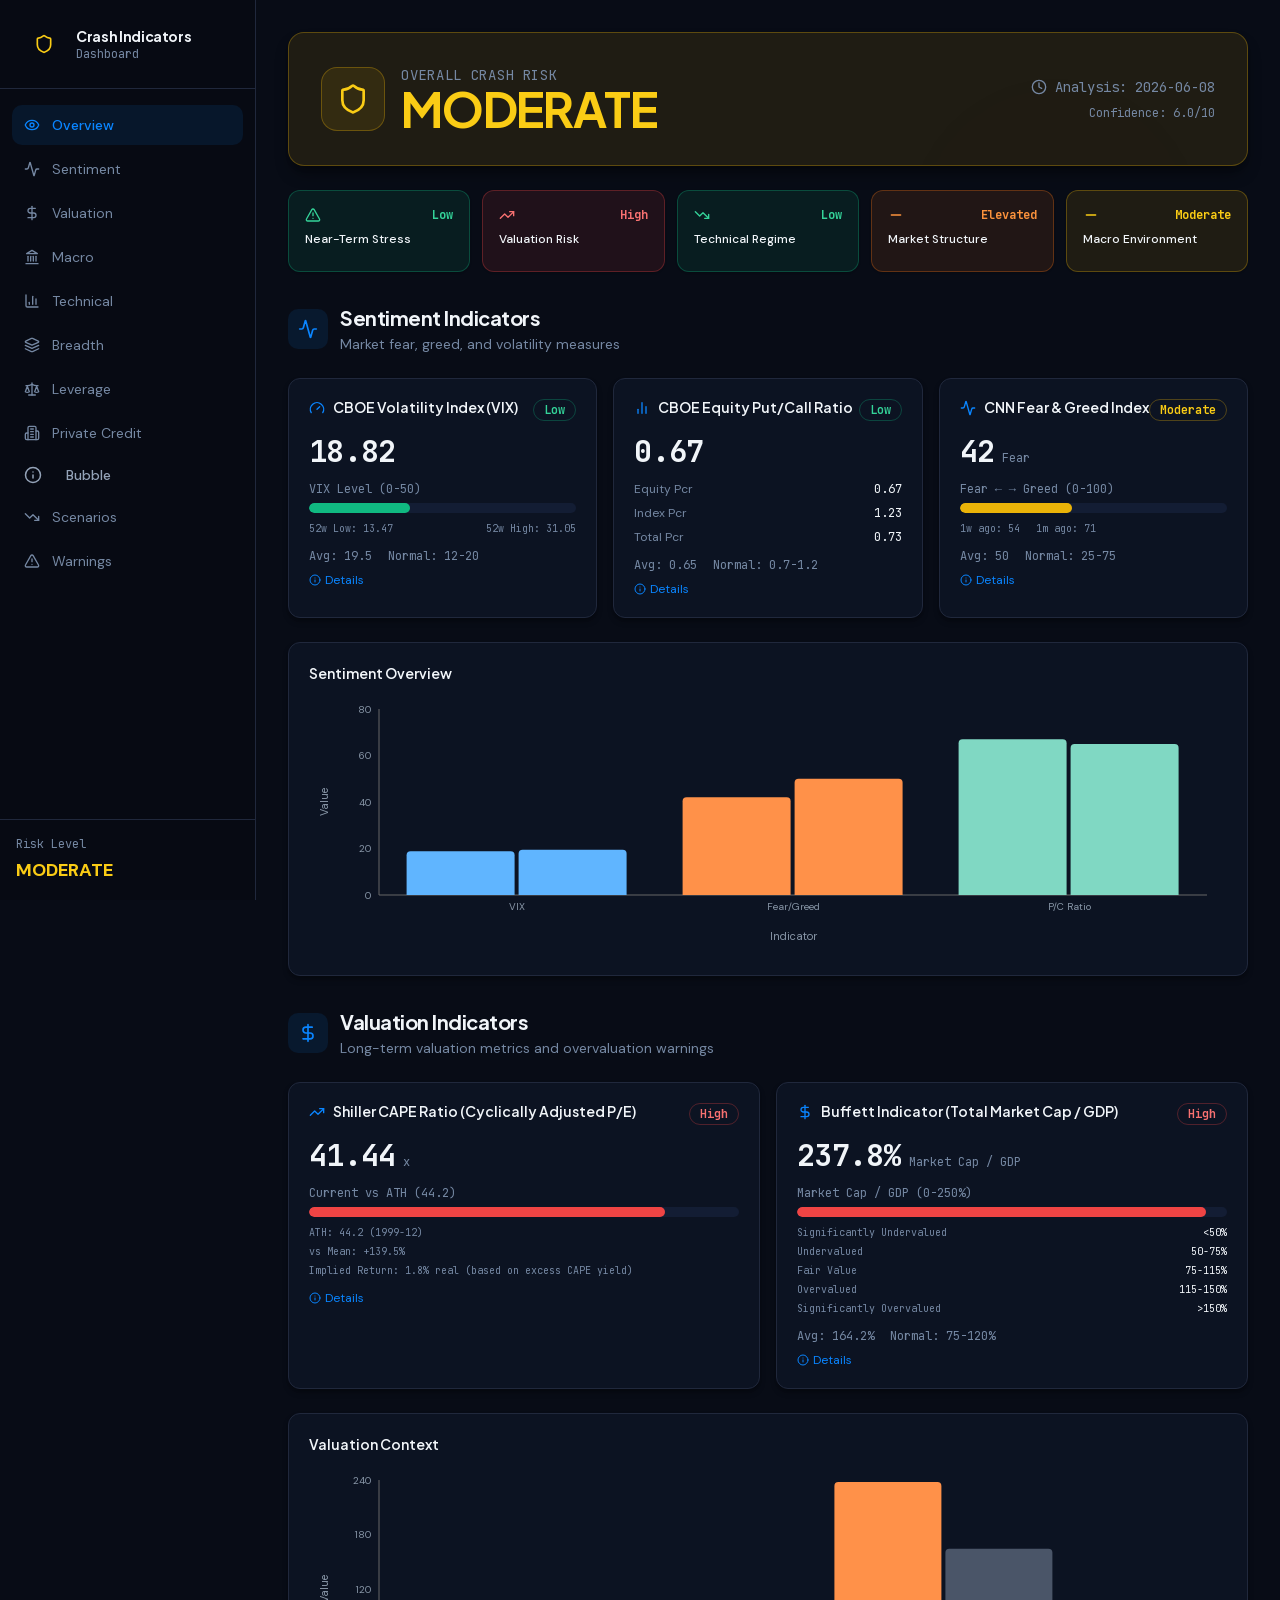
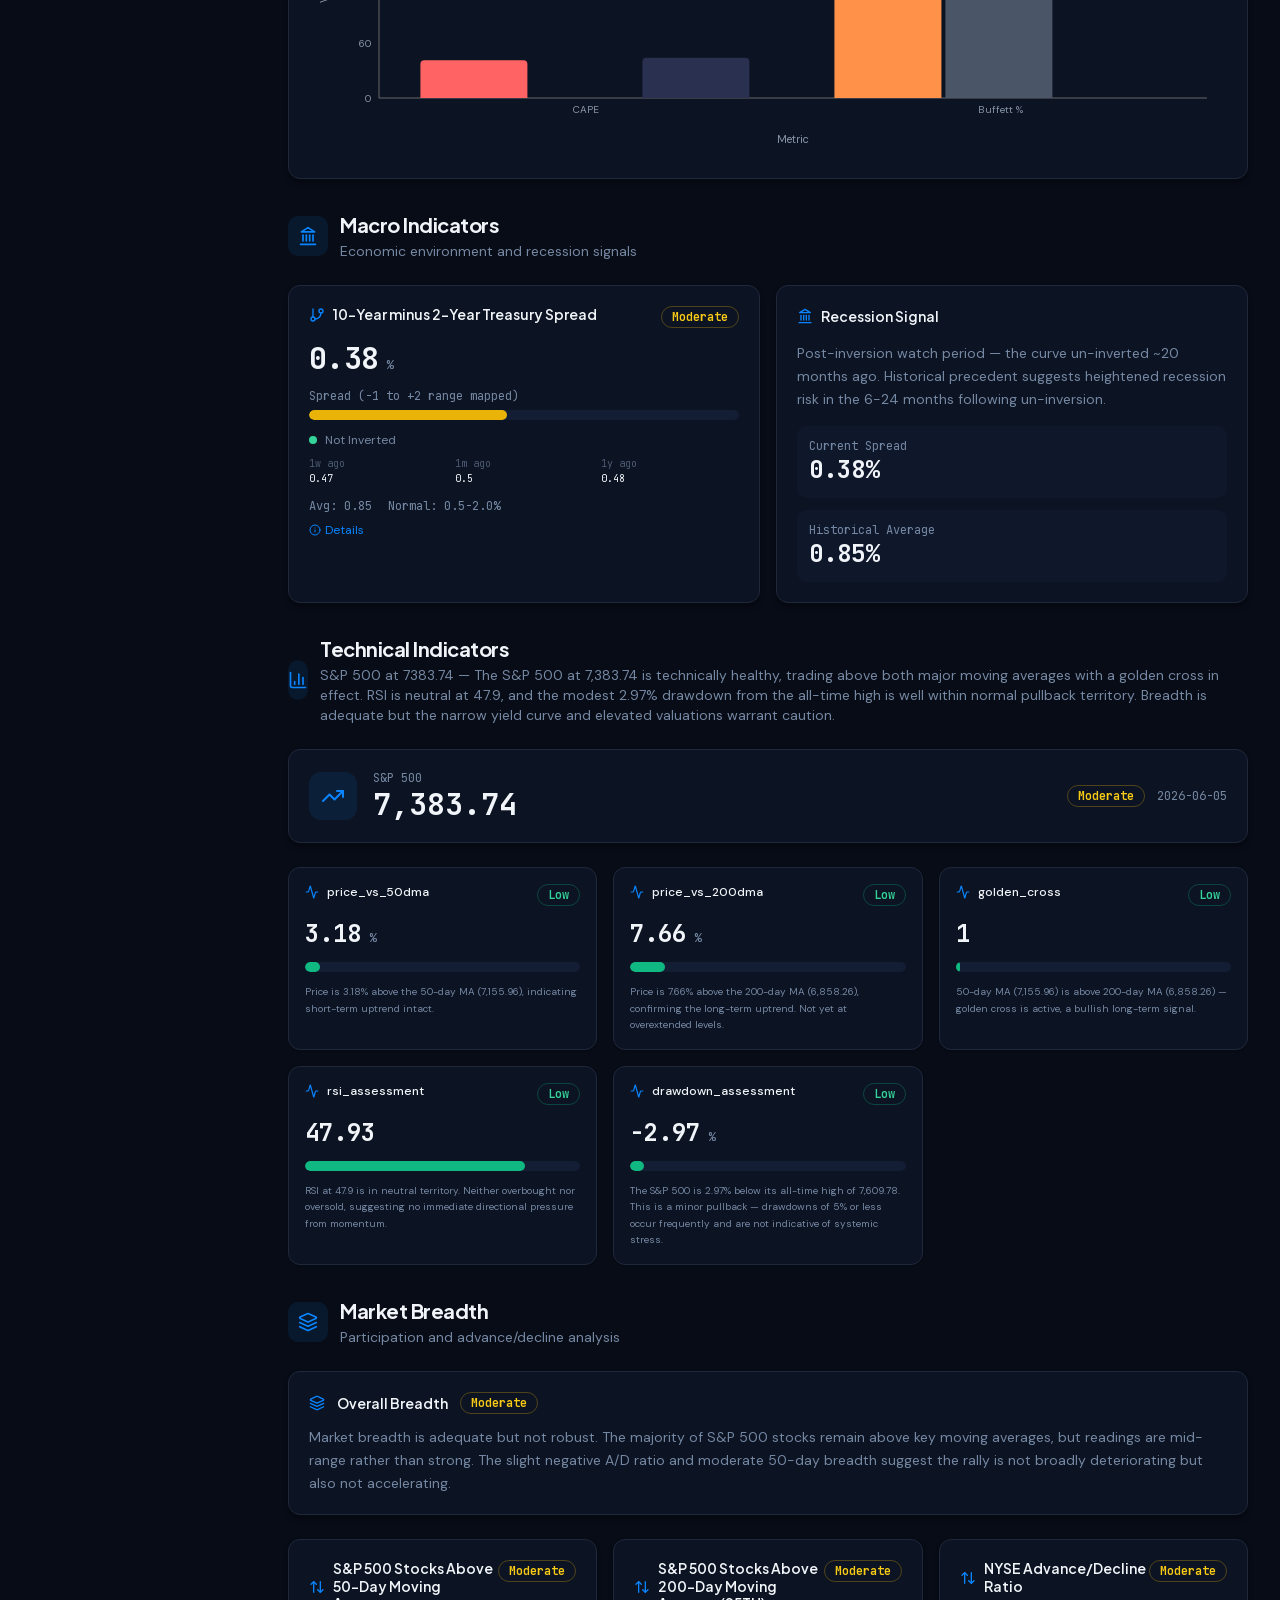
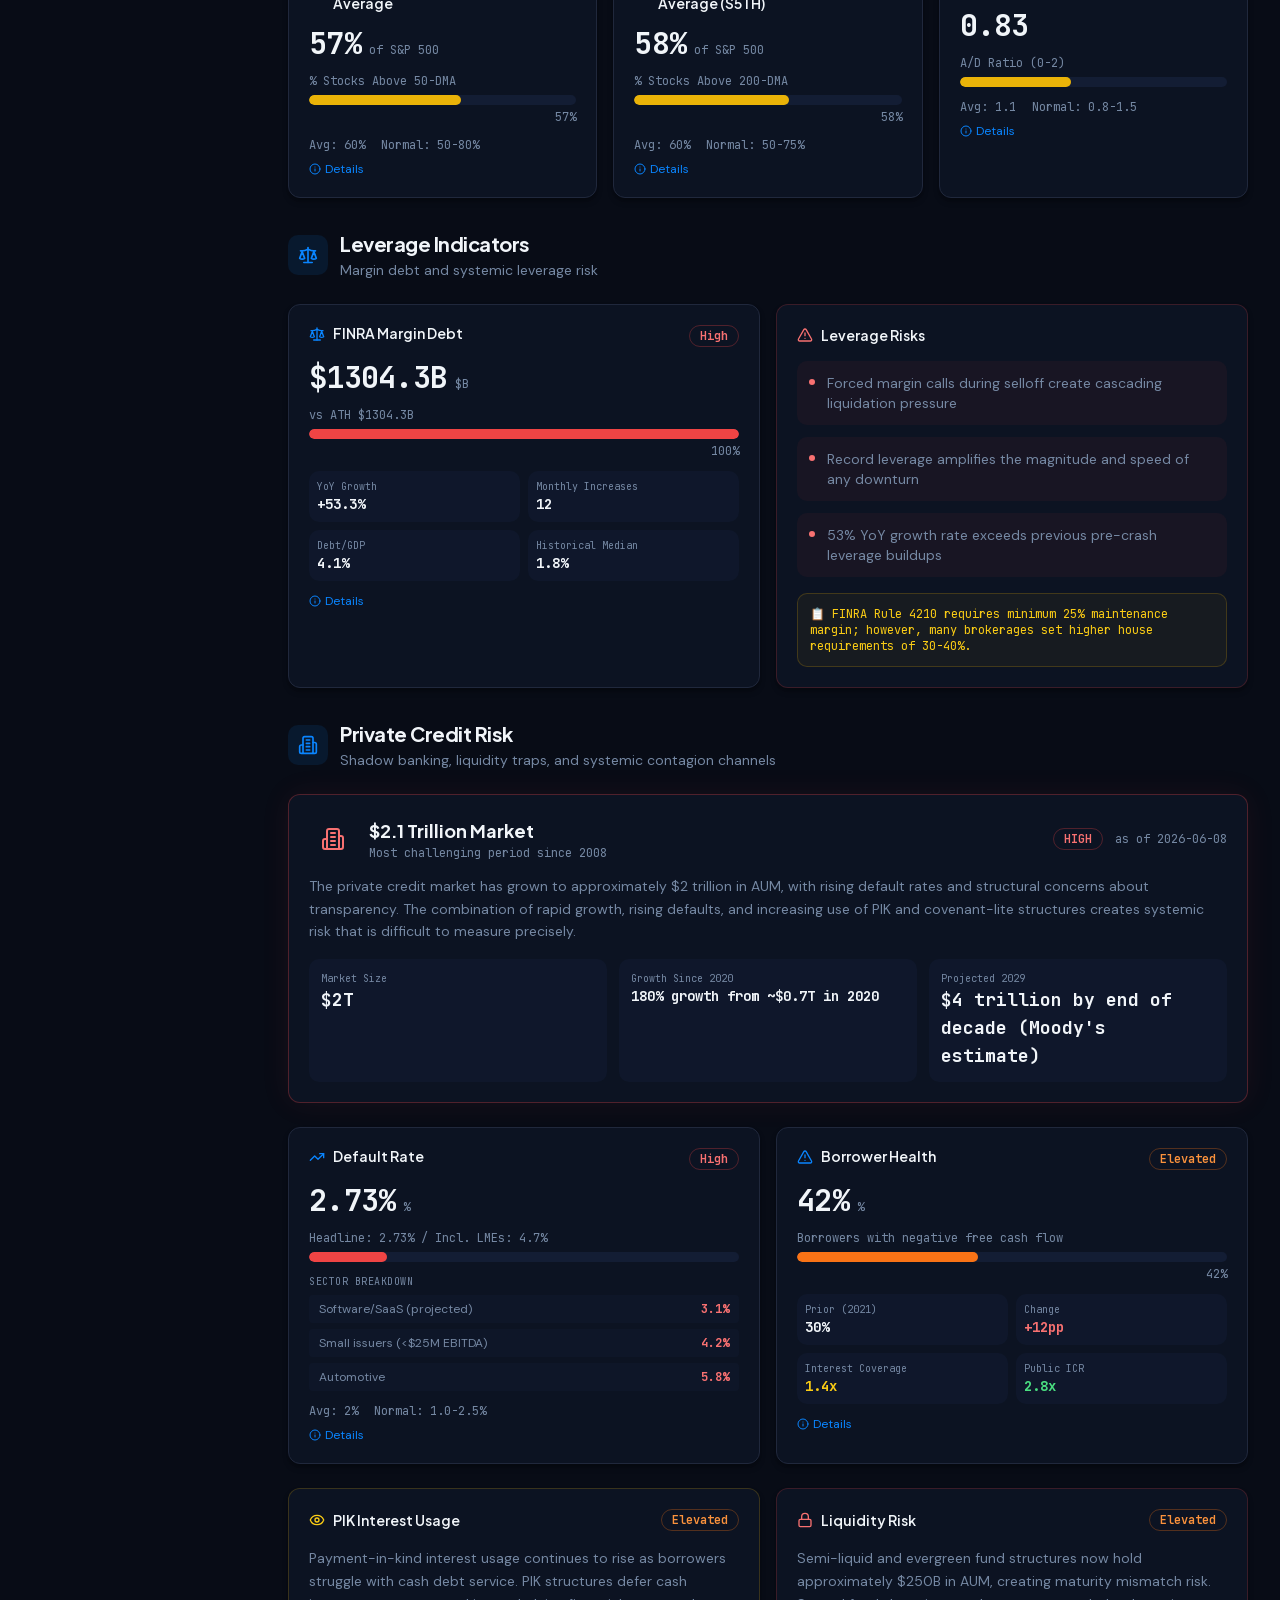
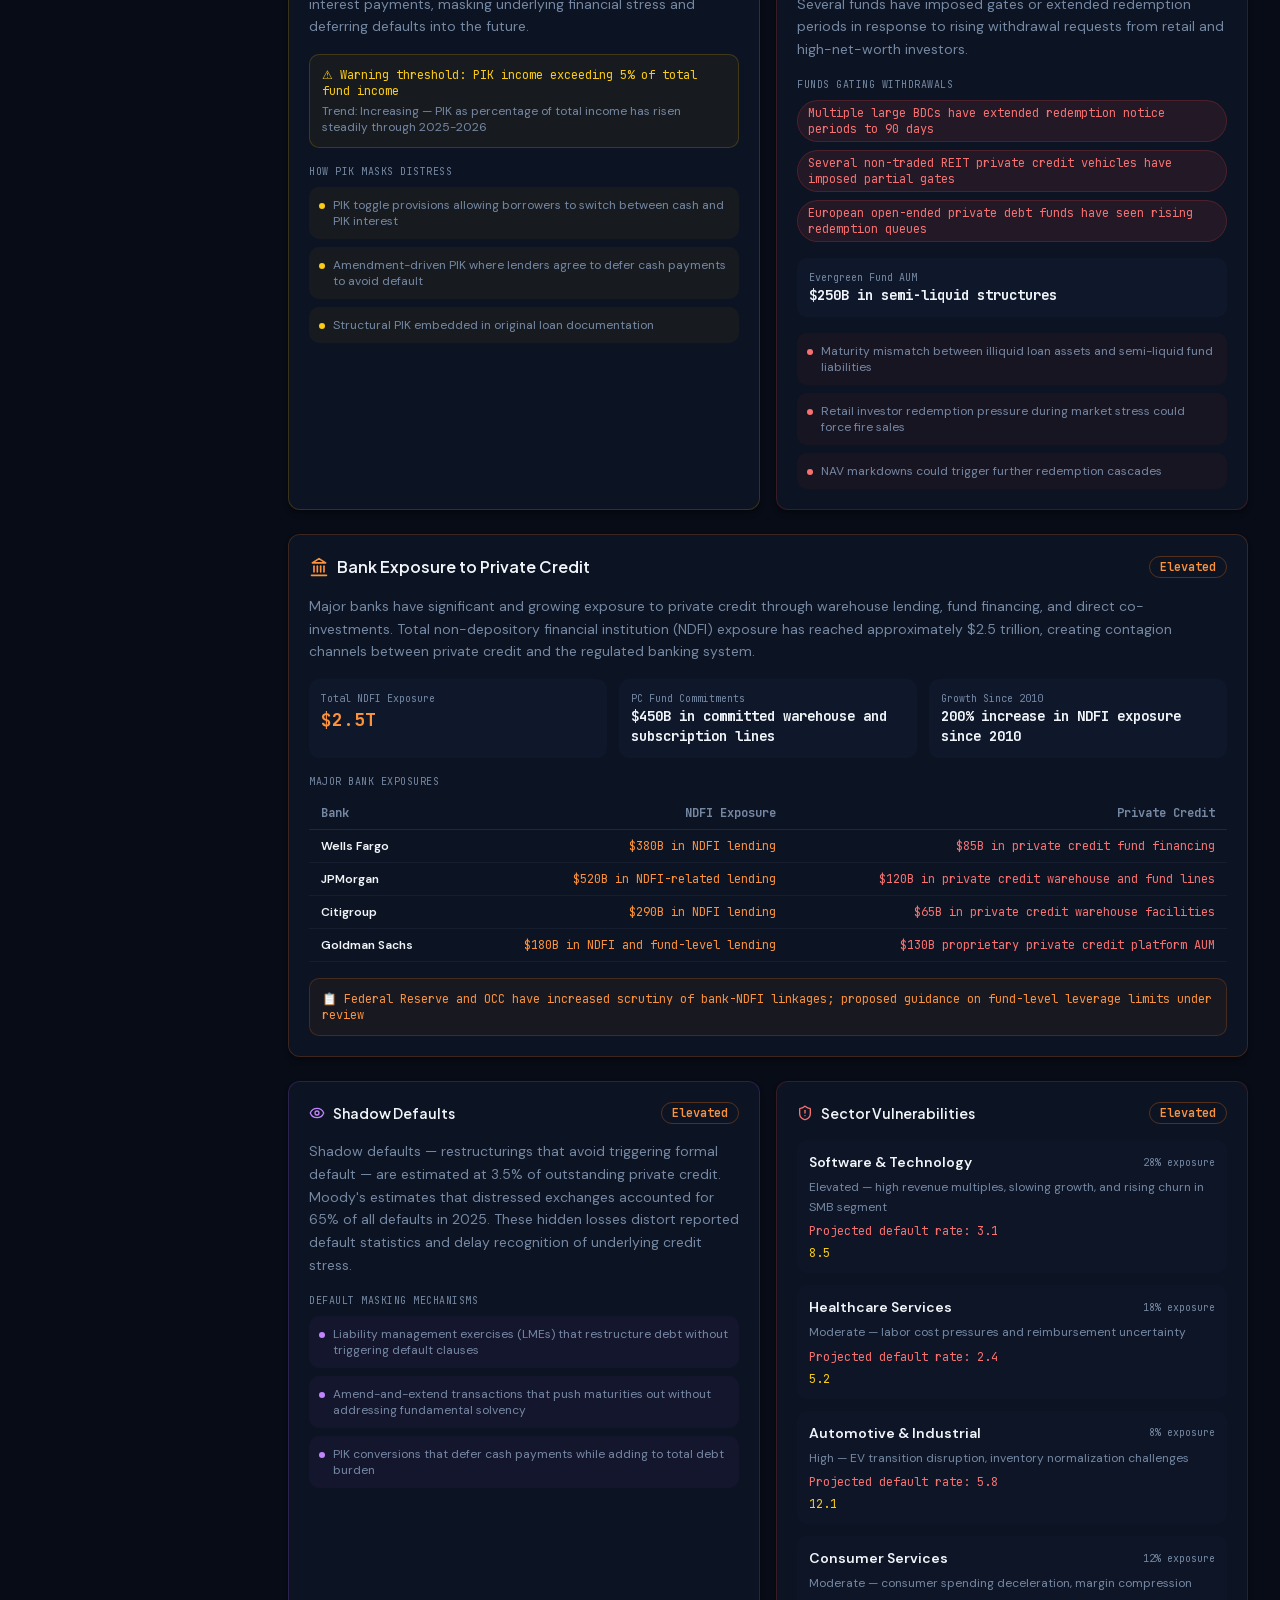
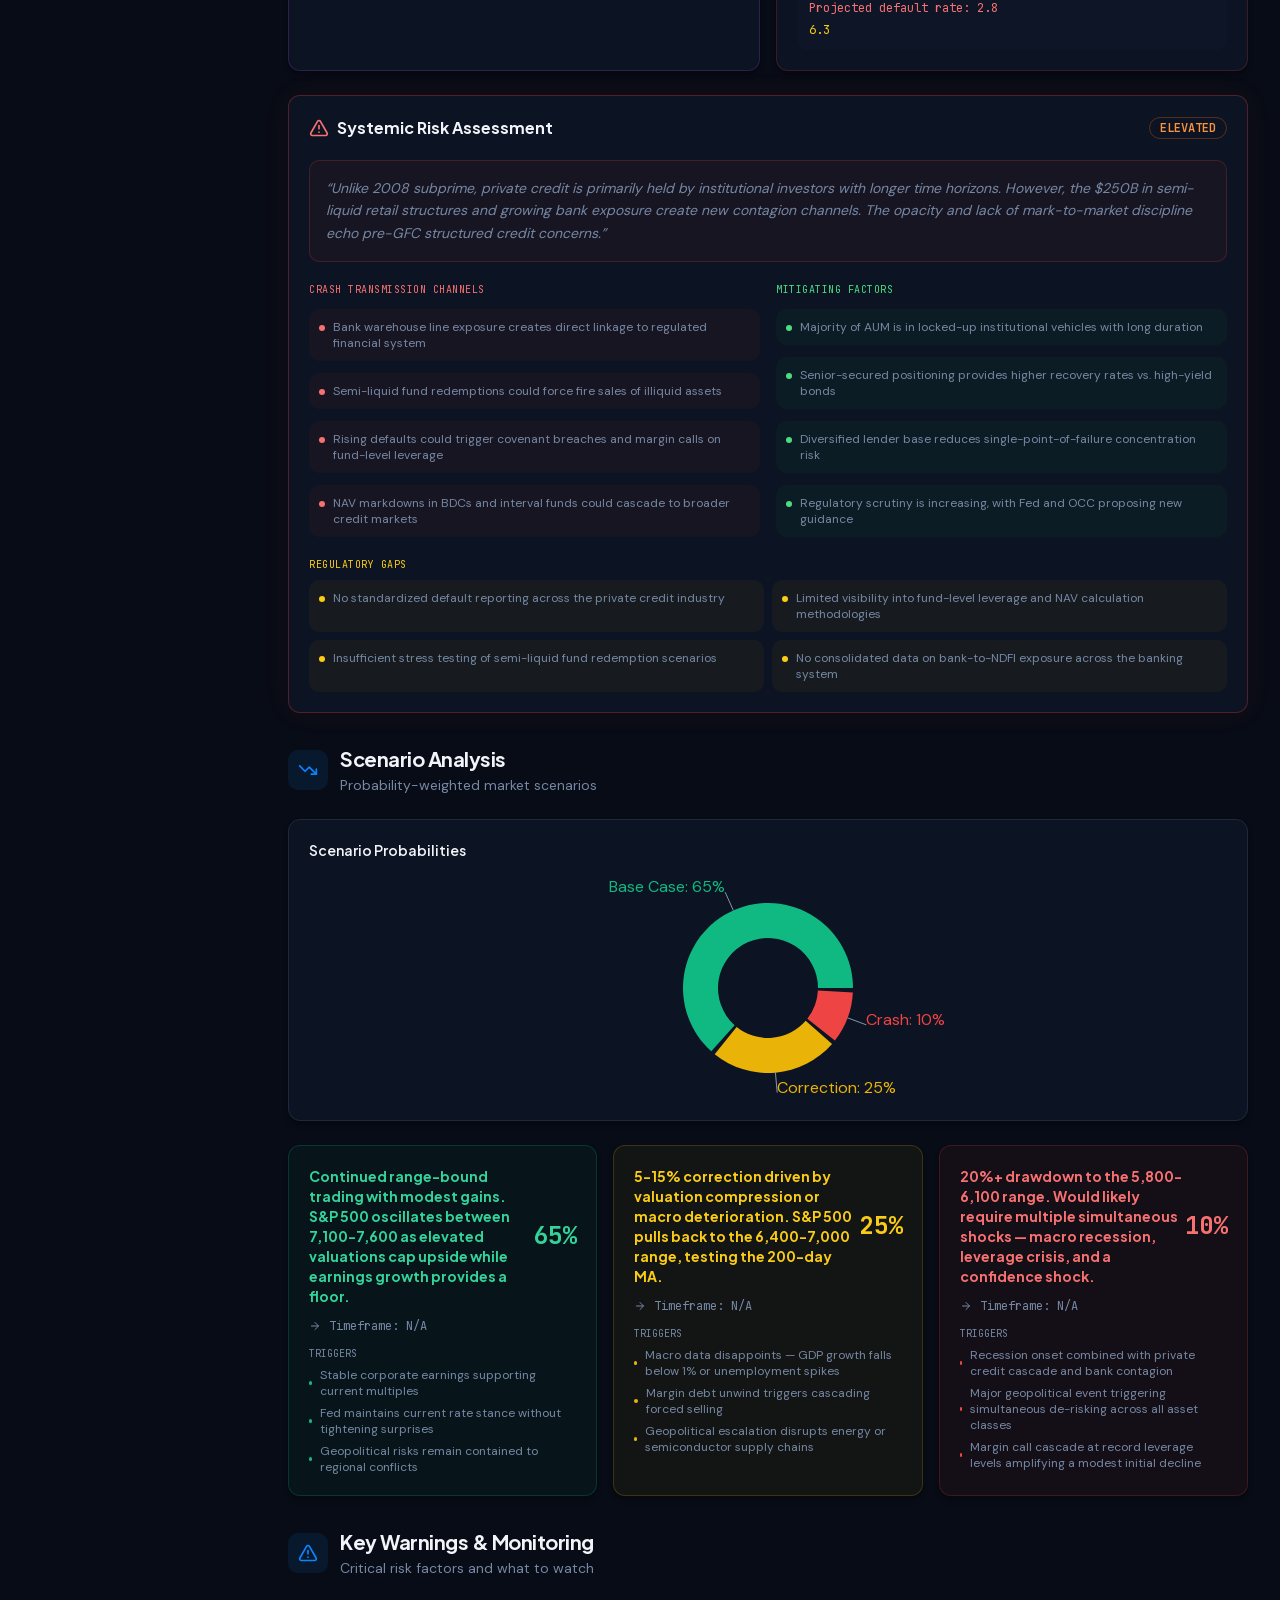
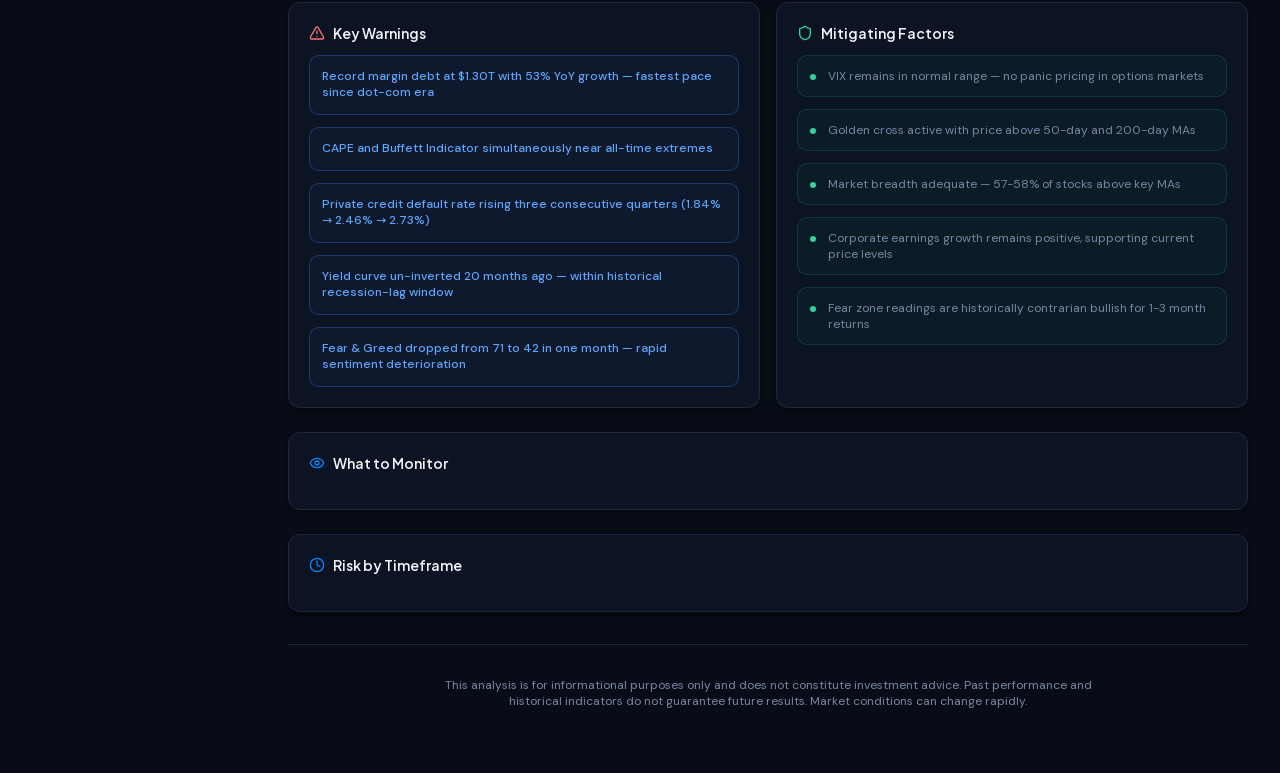
==== commit bc94dc80: "chore: daily update (py) — Jun 8, 2026" ====
--- a/crash-py/index.html
+++ b/crash-py/index.html
@@ -1 +1 @@
-<!DOCTYPE html><html lang="en" class="dark"><head><meta charSet="utf-8"/><meta name="viewport" content="width=device-width, initial-scale=1"/><link rel="preload" href="/crash/_next/static/media/13971731025ec697-s.p.woff2" as="font" crossorigin="" type="font/woff2"/><link rel="preload" href="/crash/_next/static/media/636a5ac981f94f8b-s.p.woff2" as="font" crossorigin="" type="font/woff2"/><link rel="preload" href="/crash/_next/static/media/bb3ef058b751a6ad-s.p.woff2" as="font" crossorigin="" type="font/woff2"/><link rel="stylesheet" href="/crash/_next/static/css/af32a415218d30cf.css" data-precedence="next"/><link rel="preload" as="script" fetchPriority="low" href="/crash/_next/static/chunks/webpack-2d7897e1.js"/><script src="/crash/_next/static/chunks/ceb5afef-ddacea6d.js" async=""></script><script src="/crash/_next/static/chunks/156-a582ace5.js" async=""></script><script src="/crash/_next/static/chunks/main-app-781c1c07.js" async=""></script><script src="/crash/_next/static/chunks/928-2493125d.js" async=""></script><script src="/crash/_next/static/chunks/app/page-a1b2c3d4.js" async=""></script><script src="/crash/_next/static/chunks/app/layout-624af91c.js" async=""></script><title>Market Crash Indicators Dashboard</title><meta name="description" content="Real-time stock market crash risk indicators and analysis dashboard"/><meta property="og:title" content="Market Crash Indicators Dashboard"/><meta property="og:description" content="Real-time stock market crash risk indicators and analysis dashboard"/><meta property="og:image" content="https://ddcffc46d.na104.preview.abacusai.app/og-image.png"/><meta name="twitter:card" content="summary_large_image"/><meta name="twitter:title" content="Market Crash Indicators Dashboard"/><meta name="twitter:description" content="Real-time stock market crash risk indicators and analysis dashboard"/><meta name="twitter:image" content="https://ddcffc46d.na104.preview.abacusai.app/og-image.png"/><link rel="shortcut icon" href="/favicon.svg"/><link rel="icon" href="/favicon.svg"/><meta name="next-size-adjust"/><script src="https://apps.abacus.ai/chatllm/appllm-lib.js" integrity="sha384-bJWqP+KWdFJdjZBu8+iBBgM6yQOaT9bTL9wqpEdyNwNu/FCj5TLA/Z2Js0ratijK" crossorigin="anonymous"></script><script src="/crash/_next/static/chunks/polyfills-42372ed130431b0a.js" noModule=""></script></head><body class="__variable_09c92e __variable_5b630a __variable_5a11fc font-sans antialiased"><script>!function(){try{var d=document.documentElement,c=d.classList;c.remove('light','dark');var e=localStorage.getItem('theme');if(e){c.add(e|| '')}else{c.add('dark');}if(e==='light'||e==='dark'||!e)d.style.colorScheme=e||'dark'}catch(t){}}();</script><div class="min-h-screen bg-background flex items-center justify-center"><div class="flex flex-col items-center gap-4"><div class="w-12 h-12 border-4 border-primary border-t-transparent rounded-full animate-spin"></div><p class="text-muted-foreground font-mono text-sm">Loading market data...</p></div></div><script src="/crash/_next/static/chunks/webpack-2d7897e1.js" async=""></script><script>(self.__next_f=self.__next_f||[]).push([0]);self.__next_f.push([2,null])</script><script>self.__next_f.push([1,"1:HL[\"/crash/_next/static/media/13971731025ec697-s.p.woff2\",\"font\",{\"crossOrigin\":\"\",\"type\":\"font/woff2\"}]\n2:HL[\"/crash/_next/static/media/636a5ac981f94f8b-s.p.woff2\",\"font\",{\"crossOrigin\":\"\",\"type\":\"font/woff2\"}]\n3:HL[\"/crash/_next/static/media/bb3ef058b751a6ad-s.p.woff2\",\"font\",{\"crossOrigin\":\"\",\"type\":\"font/woff2\"}]\n4:HL[\"/crash/_next/static/css/af32a415218d30cf.css\",\"style\"]\n"])</script><script>self.__next_f.push([1,"5:I[35616,[],\"\"]\n7:I[76394,[\"928\",\"static/chunks/928-2493125d.js\",\"931\",\"static/chunks/app/page-a1b2c3d4.js\"],\"DashboardClient\"]\n8:I[98388,[\"185\",\"static/chunks/app/layout-624af91c.js\"],\"ThemeProvider\"]\n9:I[16146,[],\"\"]\na:I[94411,[],\"\"]\nb:I[5774,[\"185\",\"static/chunks/app/layout-624af91c.js\"],\"Toaster\"]\nc:I[57664,[\"185\",\"static/chunks/app/layout-624af91c.js\"],\"ChunkLoadErrorHandler\"]\ne:I[47141,[],\"\"]\nf:[]\n"])</script><script>self.__next_f.push([1,"0:[\"$\",\"$L5\",null,{\"buildId\":\"Ov_DvyNpQ2nXQsV47is0A\",\"assetPrefix\":\"/crash\",\"urlParts\":[\"\",\"\"],\"initialTree\":[\"\",{\"children\":[\"__PAGE__\",{}]},\"$undefined\",\"$undefined\",true],\"initialSeedData\":[\"\",{\"children\":[\"__PAGE__\",{},[[\"$L6\",[\"$\",\"$L7\",null,{}],null],null],null]},[[[[\"$\",\"link\",\"0\",{\"rel\":\"stylesheet\",\"href\":\"/crash/_next/static/css/af32a415218d30cf.css\",\"precedence\":\"next\",\"crossOrigin\":\"$undefined\"}]],[\"$\",\"html\",null,{\"lang\":\"en\",\"className\":\"dark\",\"suppressHydrationWarning\":true,\"children\":[[\"$\",\"head\",null,{\"children\":[\"$\",\"script\",null,{\"src\":\"https://apps.abacus.ai/chatllm/appllm-lib.js\"}]}],[\"$\",\"body\",null,{\"className\":\"__variable_09c92e __variable_5b630a __variable_5a11fc font-sans antialiased\",\"children\":[\"$\",\"$L8\",null,{\"attribute\":\"class\",\"defaultTheme\":\"dark\",\"enableSystem\":false,\"disableTransitionOnChange\":true,\"children\":[[\"$\",\"$L9\",null,{\"parallelRouterKey\":\"children\",\"segmentPath\":[\"children\"],\"error\":\"$undefined\",\"errorStyles\":\"$undefined\",\"errorScripts\":\"$undefined\",\"template\":[\"$\",\"$La\",null,{}],\"templateStyles\":\"$undefined\",\"templateScripts\":\"$undefined\",\"notFound\":[[\"$\",\"title\",null,{\"children\":\"404: This page could not be found.\"}],[\"$\",\"div\",null,{\"style\":{\"fontFamily\":\"system-ui,\\\"Segoe UI\\\",Roboto,Helvetica,Arial,sans-serif,\\\"Apple Color Emoji\\\",\\\"Segoe UI Emoji\\\"\",\"height\":\"100vh\",\"textAlign\":\"center\",\"display\":\"flex\",\"flexDirection\":\"column\",\"alignItems\":\"center\",\"justifyContent\":\"center\"},\"children\":[\"$\",\"div\",null,{\"children\":[[\"$\",\"style\",null,{\"dangerouslySetInnerHTML\":{\"__html\":\"body{color:#000;background:#fff;margin:0}.next-error-h1{border-right:1px solid rgba(0,0,0,.3)}@media (prefers-color-scheme:dark){body{color:#fff;background:#000}.next-error-h1{border-right:1px solid rgba(255,255,255,.3)}}\"}}],[\"$\",\"h1\",null,{\"className\":\"next-error-h1\",\"style\":{\"display\":\"inline-block\",\"margin\":\"0 20px 0 0\",\"padding\":\"0 23px 0 0\",\"fontSize\":24,\"fontWeight\":500,\"verticalAlign\":\"top\",\"lineHeight\":\"49px\"},\"children\":\"404\"}],[\"$\",\"div\",null,{\"style\":{\"display\":\"inline-block\"},\"children\":[\"$\",\"h2\",null,{\"style\":{\"fontSize\":14,\"fontWeight\":400,\"lineHeight\":\"49px\",\"margin\":0},\"children\":\"This page could not be found.\"}]}]]}]}]],\"notFoundStyles\":[]}],[\"$\",\"$Lb\",null,{}],[\"$\",\"$Lc\",null,{}]]}]}]]}]],null],null],\"couldBeIntercepted\":false,\"initialHead\":[null,\"$Ld\"],\"globalErrorComponent\":\"$e\",\"missingSlots\":\"$Wf\"}]\n"])</script><script>self.__next_f.push([1,"d:[[\"$\",\"meta\",\"0\",{\"name\":\"viewport\",\"content\":\"width=device-width, initial-scale=1\"}],[\"$\",\"meta\",\"1\",{\"charSet\":\"utf-8\"}],[\"$\",\"title\",\"2\",{\"children\":\"Market Crash Indicators Dashboard\"}],[\"$\",\"meta\",\"3\",{\"name\":\"description\",\"content\":\"Real-time stock market crash risk indicators and analysis dashboard\"}],[\"$\",\"meta\",\"4\",{\"property\":\"og:title\",\"content\":\"Market Crash Indicators Dashboard\"}],[\"$\",\"meta\",\"5\",{\"property\":\"og:description\",\"content\":\"Real-time stock market crash risk indicators and analysis dashboard\"}],[\"$\",\"meta\",\"6\",{\"property\":\"og:image\",\"content\":\"https://ddcffc46d.na104.preview.abacusai.app/og-image.png\"}],[\"$\",\"meta\",\"7\",{\"name\":\"twitter:card\",\"content\":\"summary_large_image\"}],[\"$\",\"meta\",\"8\",{\"name\":\"twitter:title\",\"content\":\"Market Crash Indicators Dashboard\"}],[\"$\",\"meta\",\"9\",{\"name\":\"twitter:description\",\"content\":\"Real-time stock market crash risk indicators and analysis dashboard\"}],[\"$\",\"meta\",\"10\",{\"name\":\"twitter:image\",\"content\":\"https://ddcffc46d.na104.preview.abacusai.app/og-image.png\"}],[\"$\",\"link\",\"11\",{\"rel\":\"shortcut icon\",\"href\":\"/favicon.svg\"}],[\"$\",\"link\",\"12\",{\"rel\":\"icon\",\"href\":\"/favicon.svg\"}],[\"$\",\"meta\",\"13\",{\"name\":\"next-size-adjust\"}]]\n6:null\n"])</script></body></html>+<!DOCTYPE html><html lang="en" class="dark"><head><meta charSet="utf-8"/><meta name="viewport" content="width=device-width, initial-scale=1"/><link rel="preload" href="/crash/_next/static/media/13971731025ec697-s.p.woff2" as="font" crossorigin="" type="font/woff2"/><link rel="preload" href="/crash/_next/static/media/636a5ac981f94f8b-s.p.woff2" as="font" crossorigin="" type="font/woff2"/><link rel="preload" href="/crash/_next/static/media/bb3ef058b751a6ad-s.p.woff2" as="font" crossorigin="" type="font/woff2"/><link rel="stylesheet" href="/crash/_next/static/css/af32a415218d30cf.css" data-precedence="next"/><link rel="preload" as="script" fetchPriority="low" href="/crash/_next/static/chunks/webpack-2d7897e1.js"/><script src="/crash/_next/static/chunks/ceb5afef-ddacea6d.js" async=""></script><script src="/crash/_next/static/chunks/156-a582ace5.js" async=""></script><script src="/crash/_next/static/chunks/main-app-781c1c07.js" async=""></script><script src="/crash/_next/static/chunks/928-2493125d.js" async=""></script><script src="/crash/_next/static/chunks/app/page-a1b2c3d4.js" async=""></script><script src="/crash/_next/static/chunks/app/layout-624af91c.js" async=""></script><title>Market Crash Indicators Dashboard</title><meta name="description" content="Real-time stock market crash risk indicators and analysis dashboard"/><meta property="og:title" content="Market Crash Indicators Dashboard"/><meta property="og:description" content="Real-time stock market crash risk indicators and analysis dashboard"/><meta property="og:image" content="https://ddcffc46d.na104.preview.abacusai.app/og-image.png"/><meta name="twitter:card" content="summary_large_image"/><meta name="twitter:title" content="Market Crash Indicators Dashboard"/><meta name="twitter:description" content="Real-time stock market crash risk indicators and analysis dashboard"/><meta name="twitter:image" content="https://ddcffc46d.na104.preview.abacusai.app/og-image.png"/><link rel="shortcut icon" href="/favicon.svg"/><link rel="icon" href="/favicon.svg"/><meta name="next-size-adjust"/><script src="https://apps.abacus.ai/chatllm/appllm-lib.js" integrity="sha384-bJWqP+KWdFJdjZBu8+iBBgM6yQOaT9bTL9wqpEdyNwNu/FCj5TLA/Z2Js0ratijK" crossorigin="anonymous"></script><script src="/crash/_next/static/chunks/polyfills-42372ed130431b0a.js" noModule=""></script></head><body class="__variable_09c92e __variable_5b630a __variable_5a11fc font-sans antialiased"><script>!function(){try{var d=document.documentElement,c=d.classList;c.remove('light','dark');var e=localStorage.getItem('theme');if(e){c.add(e|| '')}else{c.add('dark');}if(e==='light'||e==='dark'||!e)d.style.colorScheme=e||'dark'}catch(t){}}();</script><div class="min-h-screen bg-background flex items-center justify-center"><div class="flex flex-col items-center gap-4"><div class="w-12 h-12 border-4 border-primary border-t-transparent rounded-full animate-spin"></div><p class="text-muted-foreground font-mono text-sm">Loading market data...</p></div></div><script src="/crash/_next/static/chunks/webpack-2d7897e1.js" async=""></script><script>(self.__next_f=self.__next_f||[]).push([0]);self.__next_f.push([2,null])</script><script>self.__next_f.push([1,"1:HL[\"/crash/_next/static/media/13971731025ec697-s.p.woff2\",\"font\",{\"crossOrigin\":\"\",\"type\":\"font/woff2\"}]\n2:HL[\"/crash/_next/static/media/636a5ac981f94f8b-s.p.woff2\",\"font\",{\"crossOrigin\":\"\",\"type\":\"font/woff2\"}]\n3:HL[\"/crash/_next/static/media/bb3ef058b751a6ad-s.p.woff2\",\"font\",{\"crossOrigin\":\"\",\"type\":\"font/woff2\"}]\n4:HL[\"/crash/_next/static/css/af32a415218d30cf.css\",\"style\"]\n"])</script><script>self.__next_f.push([1,"5:I[35616,[],\"\"]\n7:I[76394,[\"928\",\"static/chunks/928-2493125d.js\",\"931\",\"static/chunks/app/page-a1b2c3d4.js\"],\"DashboardClient\"]\n8:I[98388,[\"185\",\"static/chunks/app/layout-624af91c.js\"],\"ThemeProvider\"]\n9:I[16146,[],\"\"]\na:I[94411,[],\"\"]\nb:I[5774,[\"185\",\"static/chunks/app/layout-624af91c.js\"],\"Toaster\"]\nc:I[57664,[\"185\",\"static/chunks/app/layout-624af91c.js\"],\"ChunkLoadErrorHandler\"]\ne:I[47141,[],\"\"]\nf:[]\n"])</script><script>self.__next_f.push([1,"0:[\"$\",\"$L5\",null,{\"buildId\":\"Ov_DvyNpQ2nXQsV47is0A\",\"assetPrefix\":\"/crash\",\"urlParts\":[\"\",\"\"],\"initialTree\":[\"\",{\"children\":[\"__PAGE__\",{}]},\"$undefined\",\"$undefined\",true],\"initialSeedData\":[\"\",{\"children\":[\"__PAGE__\",{},[[\"$L6\",[\"$\",\"$L7\",null,{}],null],null],null]},[[[[\"$\",\"link\",\"0\",{\"rel\":\"stylesheet\",\"href\":\"/crash/_next/static/css/af32a415218d30cf.css\",\"precedence\":\"next\",\"crossOrigin\":\"$undefined\"}]],[\"$\",\"html\",null,{\"lang\":\"en\",\"className\":\"dark\",\"suppressHydrationWarning\":true,\"children\":[[\"$\",\"head\",null,{\"children\":[\"$\",\"script\",null,{\"src\":\"https://apps.abacus.ai/chatllm/appllm-lib.js\"}]}],[\"$\",\"body\",null,{\"className\":\"__variable_09c92e __variable_5b630a __variable_5a11fc font-sans antialiased\",\"children\":[\"$\",\"$L8\",null,{\"attribute\":\"class\",\"defaultTheme\":\"dark\",\"enableSystem\":false,\"disableTransitionOnChange\":true,\"children\":[[\"$\",\"$L9\",null,{\"parallelRouterKey\":\"children\",\"segmentPath\":[\"children\"],\"error\":\"$undefined\",\"errorStyles\":\"$undefined\",\"errorScripts\":\"$undefined\",\"template\":[\"$\",\"$La\",null,{}],\"templateStyles\":\"$undefined\",\"templateScripts\":\"$undefined\",\"notFound\":[[\"$\",\"title\",null,{\"children\":\"404: This page could not be found.\"}],[\"$\",\"div\",null,{\"style\":{\"fontFamily\":\"system-ui,\\\"Segoe UI\\\",Roboto,Helvetica,Arial,sans-serif,\\\"Apple Color Emoji\\\",\\\"Segoe UI Emoji\\\"\",\"height\":\"100vh\",\"textAlign\":\"center\",\"display\":\"flex\",\"flexDirection\":\"column\",\"alignItems\":\"center\",\"justifyContent\":\"center\"},\"children\":[\"$\",\"div\",null,{\"children\":[[\"$\",\"style\",null,{\"dangerouslySetInnerHTML\":{\"__html\":\"body{color:#000;background:#fff;margin:0}.next-error-h1{border-right:1px solid rgba(0,0,0,.3)}@media (prefers-color-scheme:dark){body{color:#fff;background:#000}.next-error-h1{border-right:1px solid rgba(255,255,255,.3)}}\"}}],[\"$\",\"h1\",null,{\"className\":\"next-error-h1\",\"style\":{\"display\":\"inline-block\",\"margin\":\"0 20px 0 0\",\"padding\":\"0 23px 0 0\",\"fontSize\":24,\"fontWeight\":500,\"verticalAlign\":\"top\",\"lineHeight\":\"49px\"},\"children\":\"404\"}],[\"$\",\"div\",null,{\"style\":{\"display\":\"inline-block\"},\"children\":[\"$\",\"h2\",null,{\"style\":{\"fontSize\":14,\"fontWeight\":400,\"lineHeight\":\"49px\",\"margin\":0},\"children\":\"This page could not be found.\"}]}]]}]}]],\"notFoundStyles\":[]}],[\"$\",\"$Lb\",null,{}],[\"$\",\"$Lc\",null,{}]]}]}]]}]],null],null],\"couldBeIntercepted\":false,\"initialHead\":[null,\"$Ld\"],\"globalErrorComponent\":\"$e\",\"missingSlots\":\"$Wf\"}]\n"])</script><script>self.__next_f.push([1,"d:[[\"$\",\"meta\",\"0\",{\"name\":\"viewport\",\"content\":\"width=device-width, initial-scale=1\"}],[\"$\",\"meta\",\"1\",{\"charSet\":\"utf-8\"}],[\"$\",\"title\",\"2\",{\"children\":\"Market Crash Indicators Dashboard\"}],[\"$\",\"meta\",\"3\",{\"name\":\"description\",\"content\":\"Real-time stock market crash risk indicators and analysis dashboard\"}],[\"$\",\"meta\",\"4\",{\"property\":\"og:title\",\"content\":\"Market Crash Indicators Dashboard\"}],[\"$\",\"meta\",\"5\",{\"property\":\"og:description\",\"content\":\"Real-time stock market crash risk indicators and analysis dashboard\"}],[\"$\",\"meta\",\"6\",{\"property\":\"og:image\",\"content\":\"https://ddcffc46d.na104.preview.abacusai.app/og-image.png\"}],[\"$\",\"meta\",\"7\",{\"name\":\"twitter:card\",\"content\":\"summary_large_image\"}],[\"$\",\"meta\",\"8\",{\"name\":\"twitter:title\",\"content\":\"Market Crash Indicators Dashboard\"}],[\"$\",\"meta\",\"9\",{\"name\":\"twitter:description\",\"content\":\"Real-time stock market crash risk indicators and analysis dashboard\"}],[\"$\",\"meta\",\"10\",{\"name\":\"twitter:image\",\"content\":\"https://ddcffc46d.na104.preview.abacusai.app/og-image.png\"}],[\"$\",\"link\",\"11\",{\"rel\":\"shortcut icon\",\"href\":\"/favicon.svg\"}],[\"$\",\"link\",\"12\",{\"rel\":\"icon\",\"href\":\"/favicon.svg\"}],[\"$\",\"meta\",\"13\",{\"name\":\"next-size-adjust\"}]]\n6:null\n"])</script><script src="bubble_overlay.js"></script></body></html>
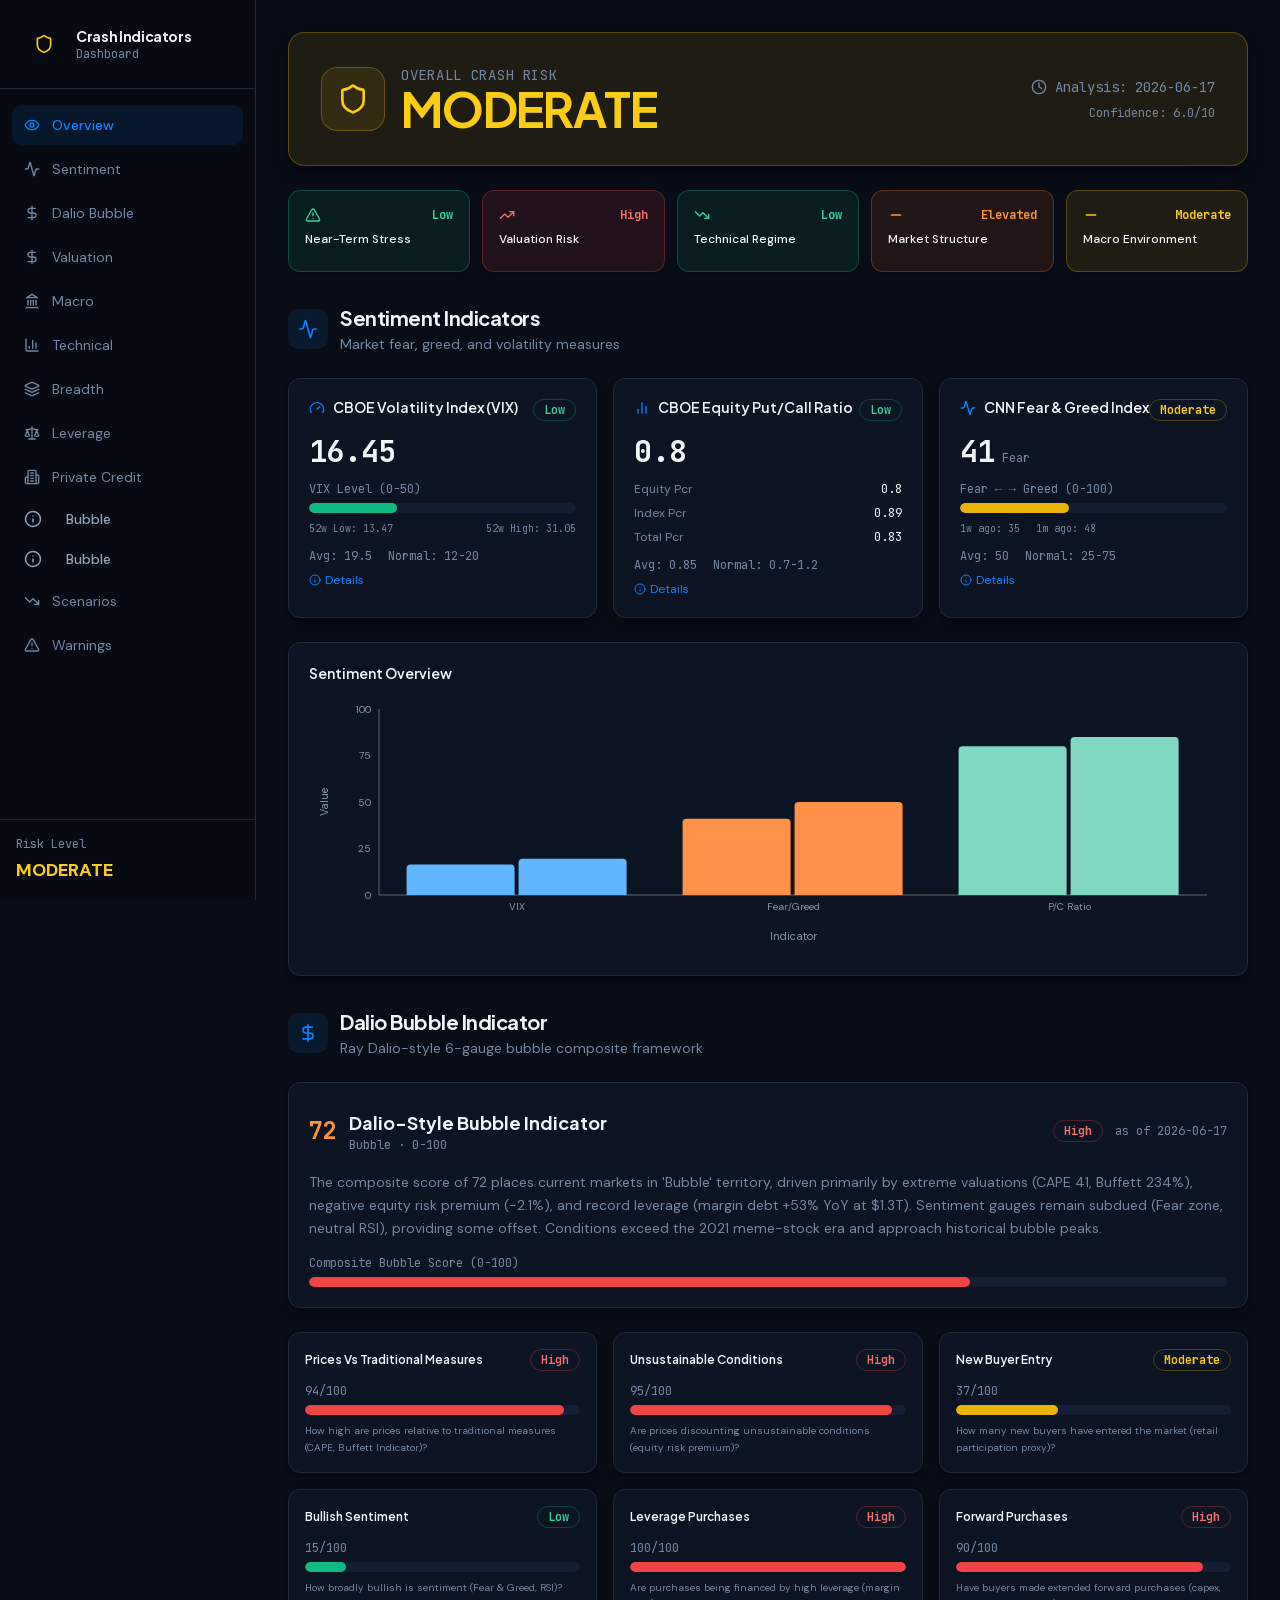
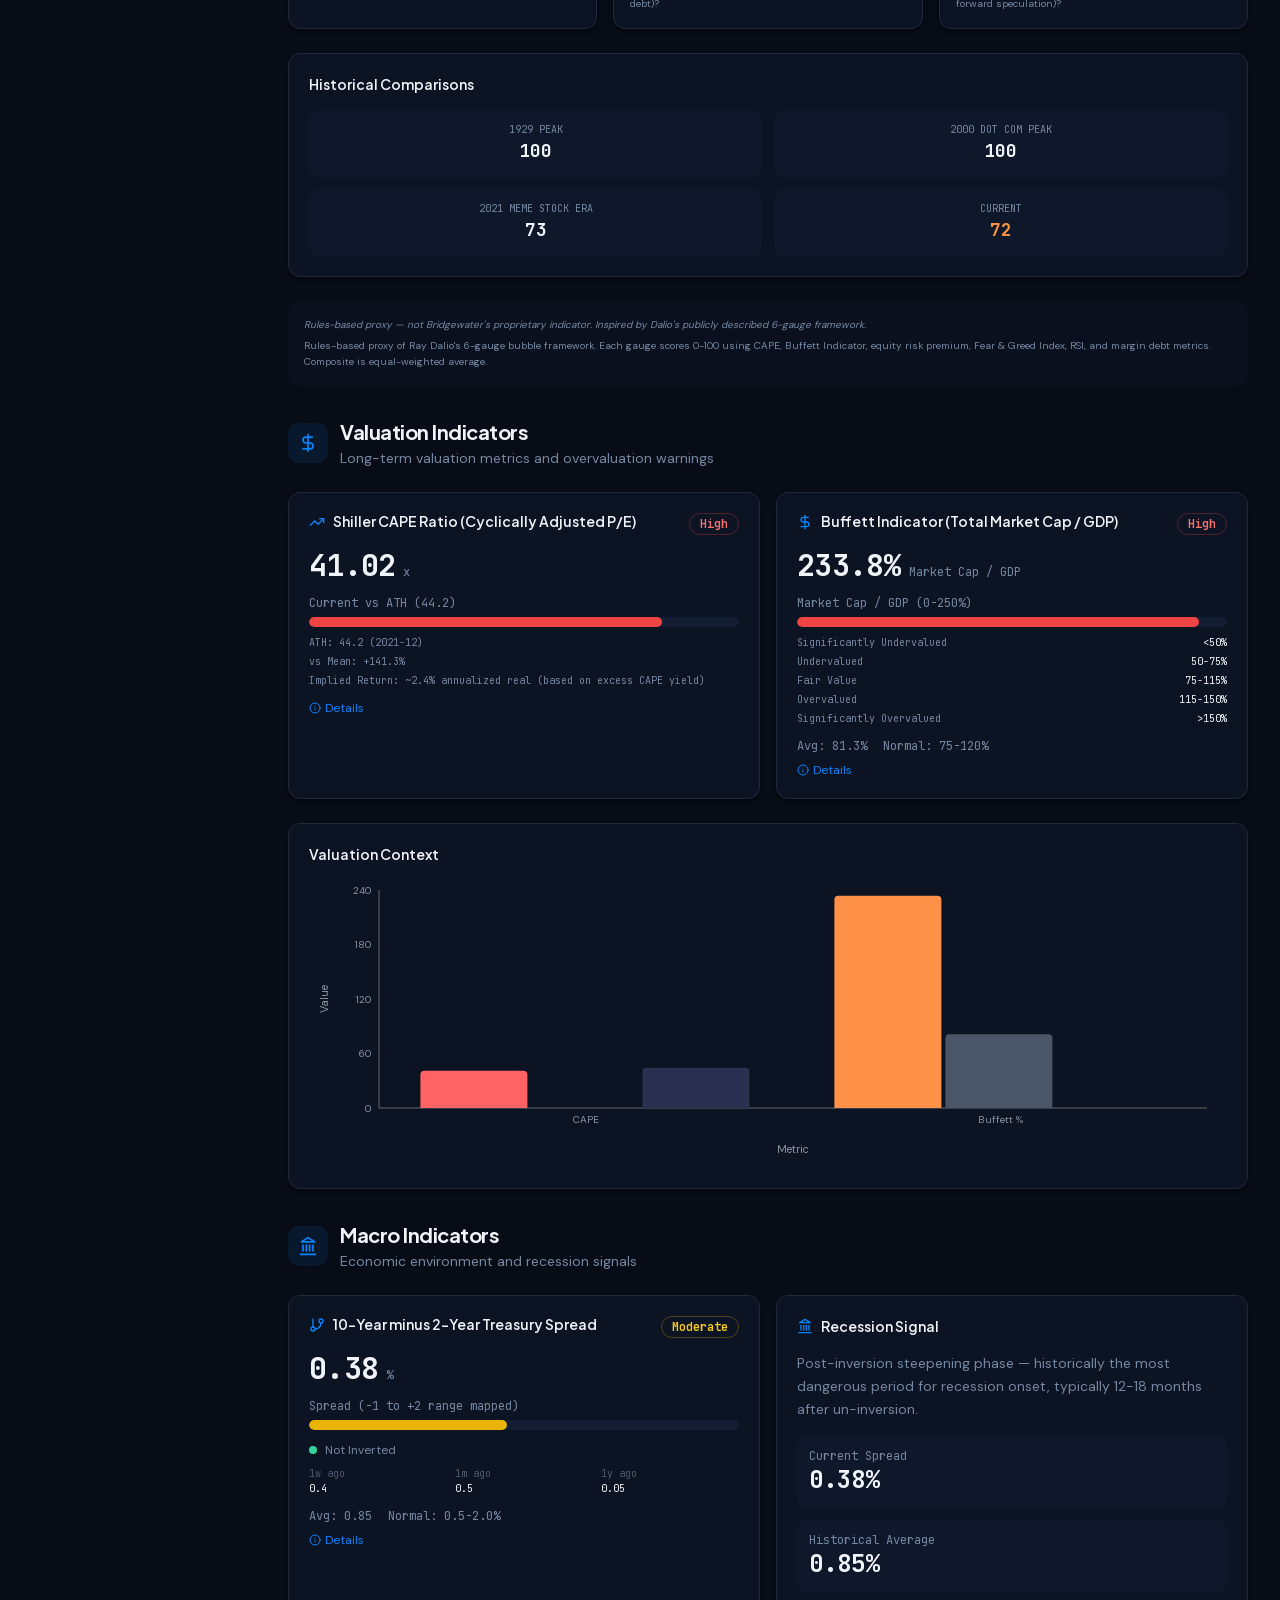
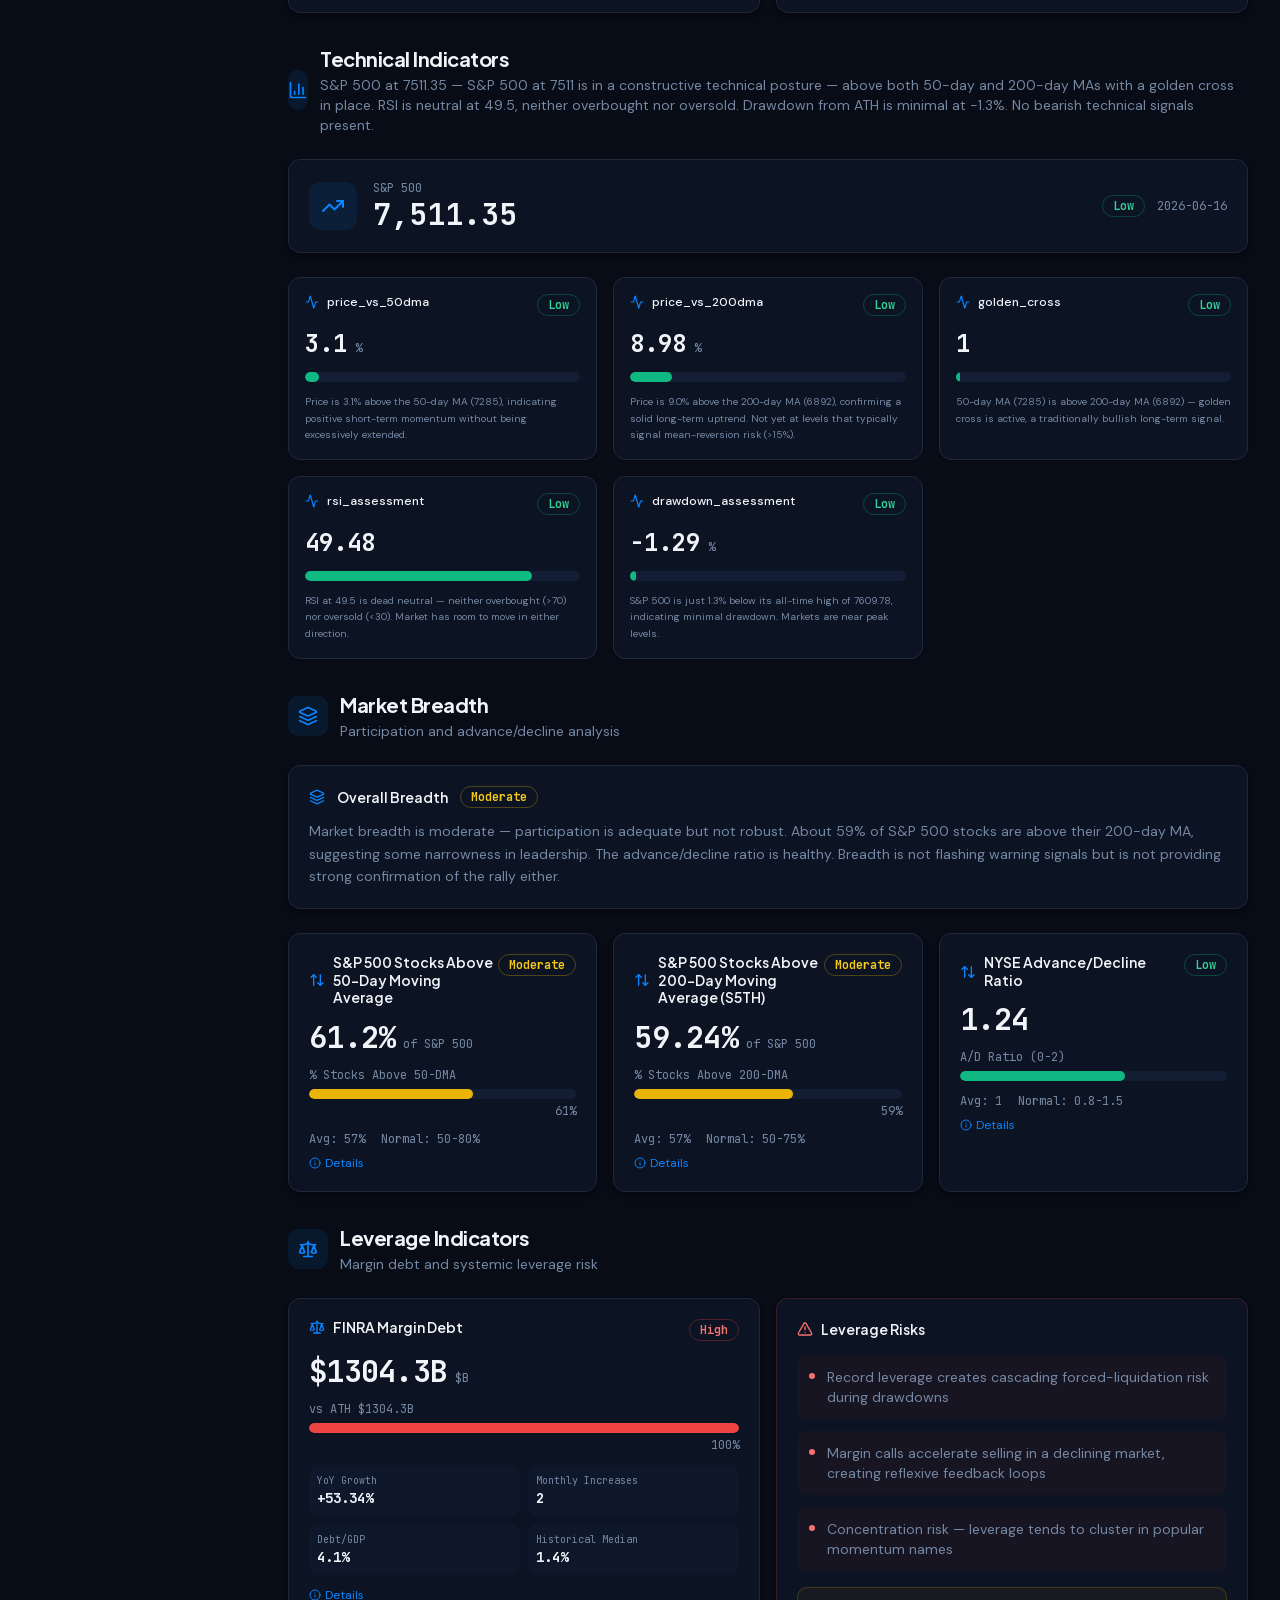
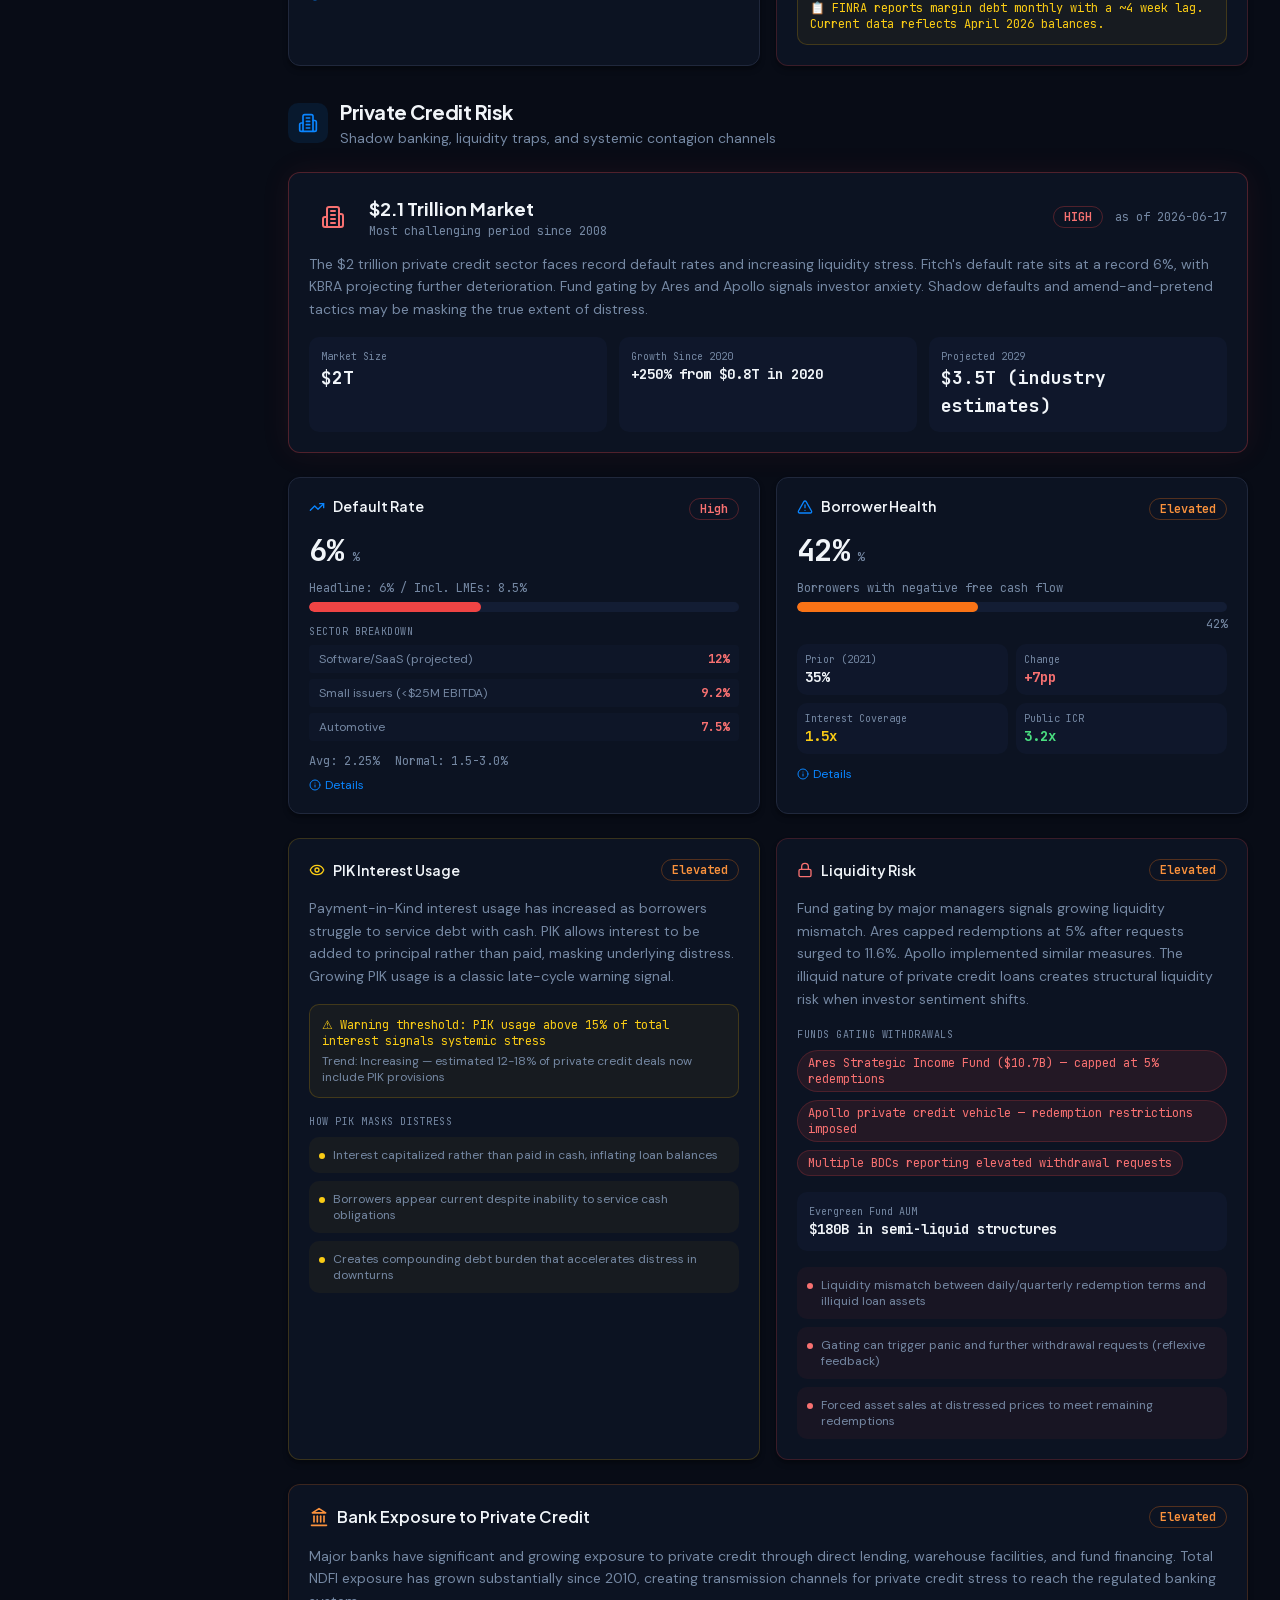
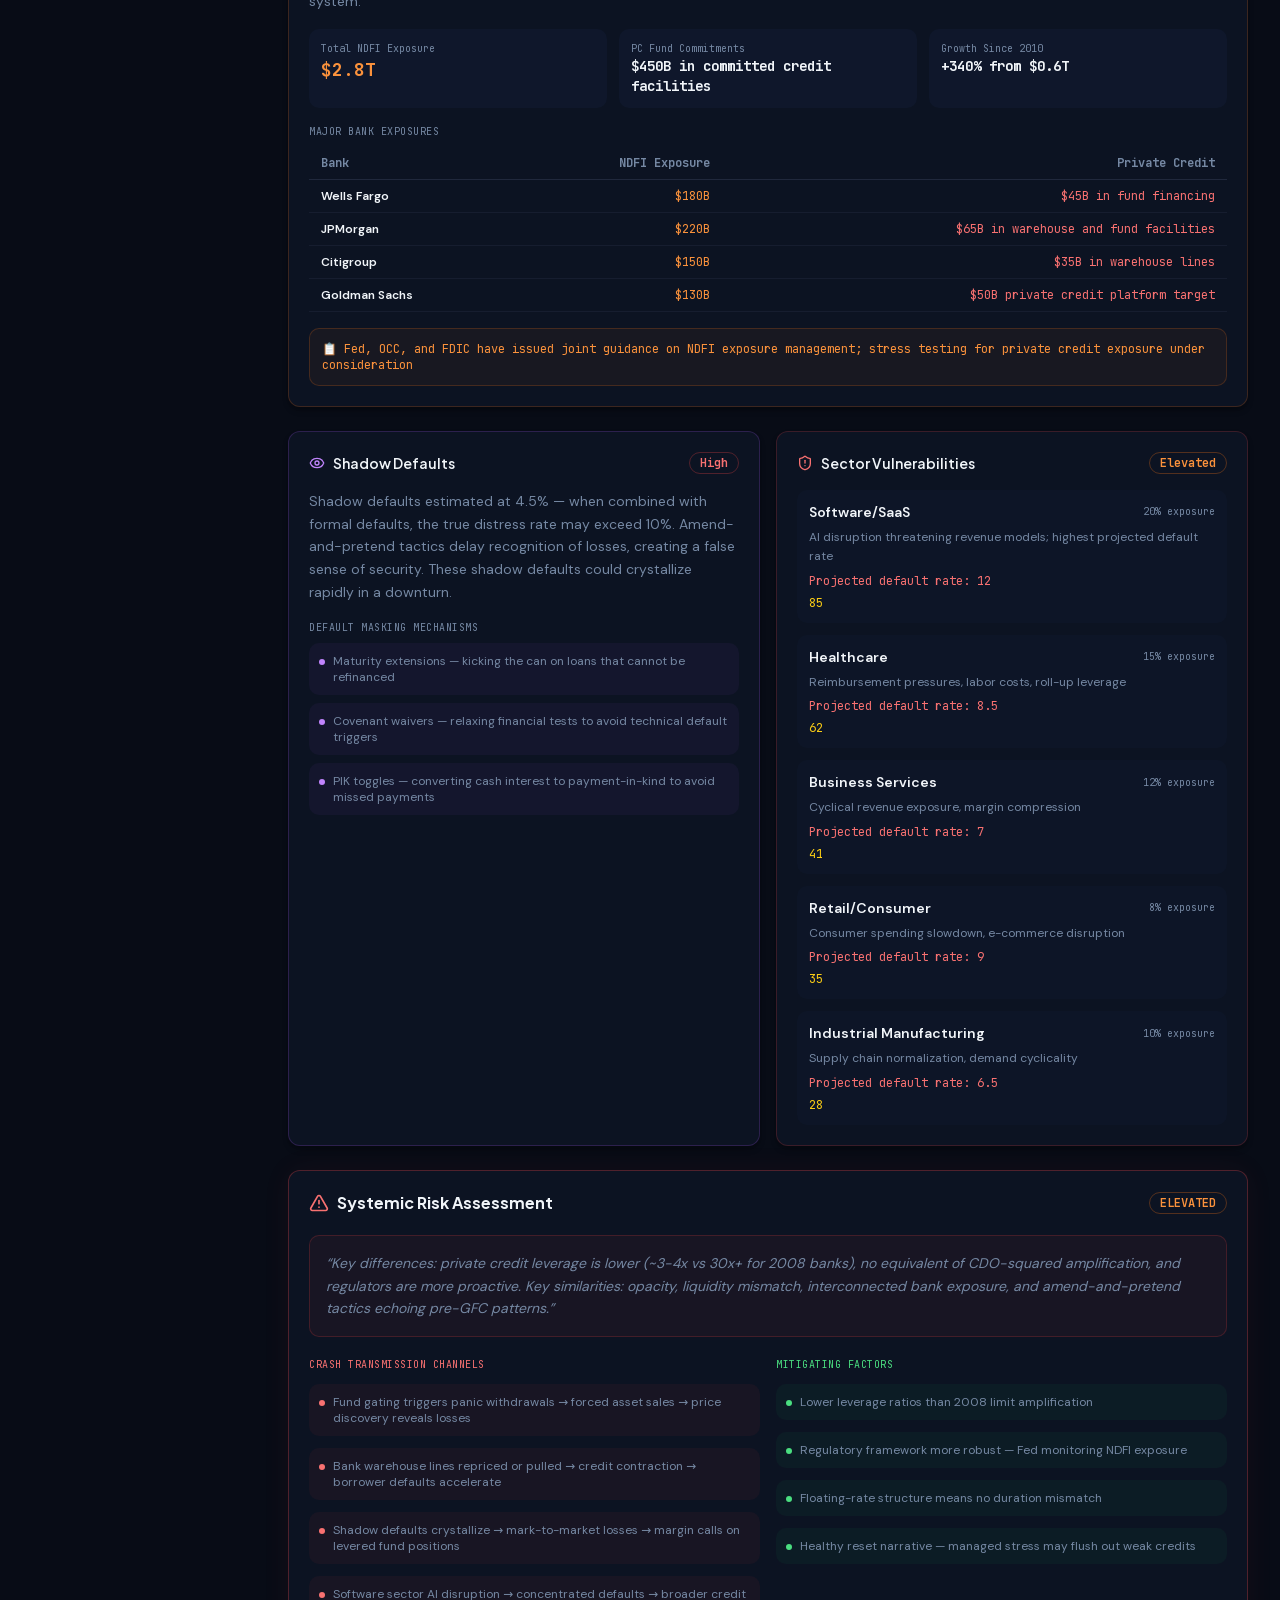
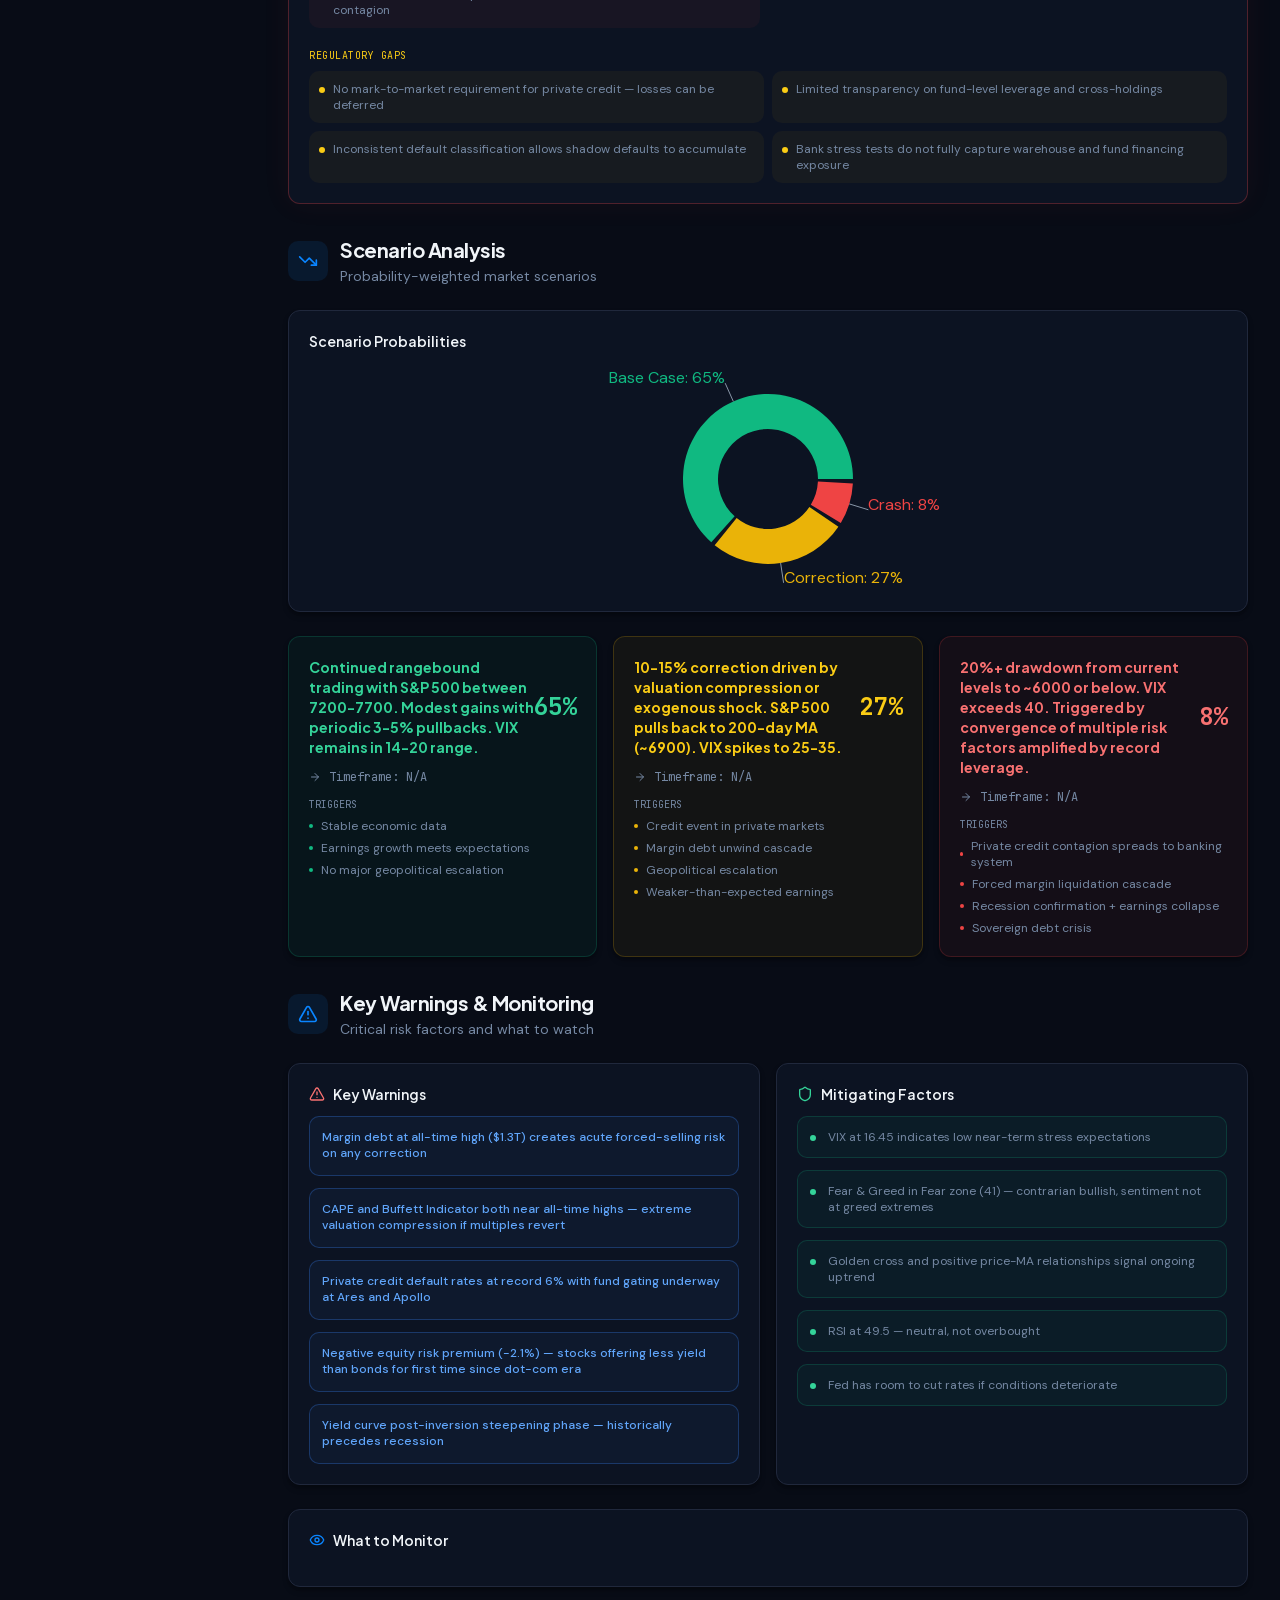
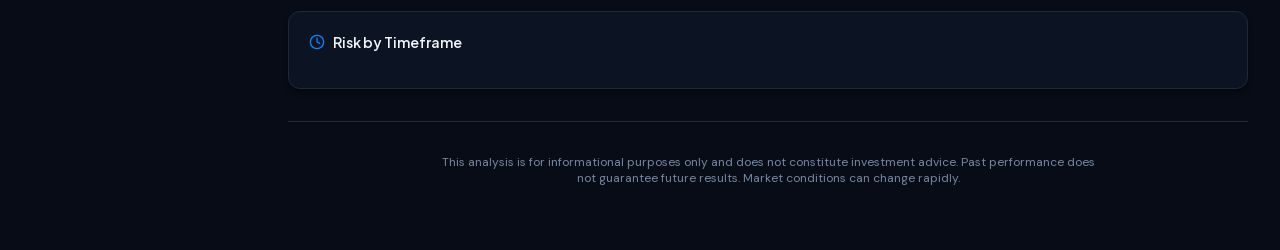
==== commit c3bb4d25: "chore: daily update (py) — Jun 17, 2026" ====
--- a/crash-py/index.html
+++ b/crash-py/index.html
@@ -1 +1 @@
-<!DOCTYPE html><html lang="en" class="dark"><head><meta charSet="utf-8"/><meta name="viewport" content="width=device-width, initial-scale=1"/><link rel="preload" href="/crash/_next/static/media/13971731025ec697-s.p.woff2" as="font" crossorigin="" type="font/woff2"/><link rel="preload" href="/crash/_next/static/media/636a5ac981f94f8b-s.p.woff2" as="font" crossorigin="" type="font/woff2"/><link rel="preload" href="/crash/_next/static/media/bb3ef058b751a6ad-s.p.woff2" as="font" crossorigin="" type="font/woff2"/><link rel="stylesheet" href="/crash/_next/static/css/af32a415218d30cf.css" data-precedence="next"/><link rel="preload" as="script" fetchPriority="low" href="/crash/_next/static/chunks/webpack-2d7897e1.js"/><script src="/crash/_next/static/chunks/ceb5afef-ddacea6d.js" async=""></script><script src="/crash/_next/static/chunks/156-a582ace5.js" async=""></script><script src="/crash/_next/static/chunks/main-app-781c1c07.js" async=""></script><script src="/crash/_next/static/chunks/928-2493125d.js" async=""></script><script src="/crash/_next/static/chunks/app/page-a1b2c3d4.js" async=""></script><script src="/crash/_next/static/chunks/app/layout-624af91c.js" async=""></script><title>Market Crash Indicators Dashboard</title><meta name="description" content="Real-time stock market crash risk indicators and analysis dashboard"/><meta property="og:title" content="Market Crash Indicators Dashboard"/><meta property="og:description" content="Real-time stock market crash risk indicators and analysis dashboard"/><meta property="og:image" content="https://ddcffc46d.na104.preview.abacusai.app/og-image.png"/><meta name="twitter:card" content="summary_large_image"/><meta name="twitter:title" content="Market Crash Indicators Dashboard"/><meta name="twitter:description" content="Real-time stock market crash risk indicators and analysis dashboard"/><meta name="twitter:image" content="https://ddcffc46d.na104.preview.abacusai.app/og-image.png"/><link rel="shortcut icon" href="/favicon.svg"/><link rel="icon" href="/favicon.svg"/><meta name="next-size-adjust"/><script src="https://apps.abacus.ai/chatllm/appllm-lib.js" integrity="sha384-bJWqP+KWdFJdjZBu8+iBBgM6yQOaT9bTL9wqpEdyNwNu/FCj5TLA/Z2Js0ratijK" crossorigin="anonymous"></script><script src="/crash/_next/static/chunks/polyfills-42372ed130431b0a.js" noModule=""></script></head><body class="__variable_09c92e __variable_5b630a __variable_5a11fc font-sans antialiased"><script>!function(){try{var d=document.documentElement,c=d.classList;c.remove('light','dark');var e=localStorage.getItem('theme');if(e){c.add(e|| '')}else{c.add('dark');}if(e==='light'||e==='dark'||!e)d.style.colorScheme=e||'dark'}catch(t){}}();</script><div class="min-h-screen bg-background flex items-center justify-center"><div class="flex flex-col items-center gap-4"><div class="w-12 h-12 border-4 border-primary border-t-transparent rounded-full animate-spin"></div><p class="text-muted-foreground font-mono text-sm">Loading market data...</p></div></div><script src="/crash/_next/static/chunks/webpack-2d7897e1.js" async=""></script><script>(self.__next_f=self.__next_f||[]).push([0]);self.__next_f.push([2,null])</script><script>self.__next_f.push([1,"1:HL[\"/crash/_next/static/media/13971731025ec697-s.p.woff2\",\"font\",{\"crossOrigin\":\"\",\"type\":\"font/woff2\"}]\n2:HL[\"/crash/_next/static/media/636a5ac981f94f8b-s.p.woff2\",\"font\",{\"crossOrigin\":\"\",\"type\":\"font/woff2\"}]\n3:HL[\"/crash/_next/static/media/bb3ef058b751a6ad-s.p.woff2\",\"font\",{\"crossOrigin\":\"\",\"type\":\"font/woff2\"}]\n4:HL[\"/crash/_next/static/css/af32a415218d30cf.css\",\"style\"]\n"])</script><script>self.__next_f.push([1,"5:I[35616,[],\"\"]\n7:I[76394,[\"928\",\"static/chunks/928-2493125d.js\",\"931\",\"static/chunks/app/page-a1b2c3d4.js\"],\"DashboardClient\"]\n8:I[98388,[\"185\",\"static/chunks/app/layout-624af91c.js\"],\"ThemeProvider\"]\n9:I[16146,[],\"\"]\na:I[94411,[],\"\"]\nb:I[5774,[\"185\",\"static/chunks/app/layout-624af91c.js\"],\"Toaster\"]\nc:I[57664,[\"185\",\"static/chunks/app/layout-624af91c.js\"],\"ChunkLoadErrorHandler\"]\ne:I[47141,[],\"\"]\nf:[]\n"])</script><script>self.__next_f.push([1,"0:[\"$\",\"$L5\",null,{\"buildId\":\"Ov_DvyNpQ2nXQsV47is0A\",\"assetPrefix\":\"/crash\",\"urlParts\":[\"\",\"\"],\"initialTree\":[\"\",{\"children\":[\"__PAGE__\",{}]},\"$undefined\",\"$undefined\",true],\"initialSeedData\":[\"\",{\"children\":[\"__PAGE__\",{},[[\"$L6\",[\"$\",\"$L7\",null,{}],null],null],null]},[[[[\"$\",\"link\",\"0\",{\"rel\":\"stylesheet\",\"href\":\"/crash/_next/static/css/af32a415218d30cf.css\",\"precedence\":\"next\",\"crossOrigin\":\"$undefined\"}]],[\"$\",\"html\",null,{\"lang\":\"en\",\"className\":\"dark\",\"suppressHydrationWarning\":true,\"children\":[[\"$\",\"head\",null,{\"children\":[\"$\",\"script\",null,{\"src\":\"https://apps.abacus.ai/chatllm/appllm-lib.js\"}]}],[\"$\",\"body\",null,{\"className\":\"__variable_09c92e __variable_5b630a __variable_5a11fc font-sans antialiased\",\"children\":[\"$\",\"$L8\",null,{\"attribute\":\"class\",\"defaultTheme\":\"dark\",\"enableSystem\":false,\"disableTransitionOnChange\":true,\"children\":[[\"$\",\"$L9\",null,{\"parallelRouterKey\":\"children\",\"segmentPath\":[\"children\"],\"error\":\"$undefined\",\"errorStyles\":\"$undefined\",\"errorScripts\":\"$undefined\",\"template\":[\"$\",\"$La\",null,{}],\"templateStyles\":\"$undefined\",\"templateScripts\":\"$undefined\",\"notFound\":[[\"$\",\"title\",null,{\"children\":\"404: This page could not be found.\"}],[\"$\",\"div\",null,{\"style\":{\"fontFamily\":\"system-ui,\\\"Segoe UI\\\",Roboto,Helvetica,Arial,sans-serif,\\\"Apple Color Emoji\\\",\\\"Segoe UI Emoji\\\"\",\"height\":\"100vh\",\"textAlign\":\"center\",\"display\":\"flex\",\"flexDirection\":\"column\",\"alignItems\":\"center\",\"justifyContent\":\"center\"},\"children\":[\"$\",\"div\",null,{\"children\":[[\"$\",\"style\",null,{\"dangerouslySetInnerHTML\":{\"__html\":\"body{color:#000;background:#fff;margin:0}.next-error-h1{border-right:1px solid rgba(0,0,0,.3)}@media (prefers-color-scheme:dark){body{color:#fff;background:#000}.next-error-h1{border-right:1px solid rgba(255,255,255,.3)}}\"}}],[\"$\",\"h1\",null,{\"className\":\"next-error-h1\",\"style\":{\"display\":\"inline-block\",\"margin\":\"0 20px 0 0\",\"padding\":\"0 23px 0 0\",\"fontSize\":24,\"fontWeight\":500,\"verticalAlign\":\"top\",\"lineHeight\":\"49px\"},\"children\":\"404\"}],[\"$\",\"div\",null,{\"style\":{\"display\":\"inline-block\"},\"children\":[\"$\",\"h2\",null,{\"style\":{\"fontSize\":14,\"fontWeight\":400,\"lineHeight\":\"49px\",\"margin\":0},\"children\":\"This page could not be found.\"}]}]]}]}]],\"notFoundStyles\":[]}],[\"$\",\"$Lb\",null,{}],[\"$\",\"$Lc\",null,{}]]}]}]]}]],null],null],\"couldBeIntercepted\":false,\"initialHead\":[null,\"$Ld\"],\"globalErrorComponent\":\"$e\",\"missingSlots\":\"$Wf\"}]\n"])</script><script>self.__next_f.push([1,"d:[[\"$\",\"meta\",\"0\",{\"name\":\"viewport\",\"content\":\"width=device-width, initial-scale=1\"}],[\"$\",\"meta\",\"1\",{\"charSet\":\"utf-8\"}],[\"$\",\"title\",\"2\",{\"children\":\"Market Crash Indicators Dashboard\"}],[\"$\",\"meta\",\"3\",{\"name\":\"description\",\"content\":\"Real-time stock market crash risk indicators and analysis dashboard\"}],[\"$\",\"meta\",\"4\",{\"property\":\"og:title\",\"content\":\"Market Crash Indicators Dashboard\"}],[\"$\",\"meta\",\"5\",{\"property\":\"og:description\",\"content\":\"Real-time stock market crash risk indicators and analysis dashboard\"}],[\"$\",\"meta\",\"6\",{\"property\":\"og:image\",\"content\":\"https://ddcffc46d.na104.preview.abacusai.app/og-image.png\"}],[\"$\",\"meta\",\"7\",{\"name\":\"twitter:card\",\"content\":\"summary_large_image\"}],[\"$\",\"meta\",\"8\",{\"name\":\"twitter:title\",\"content\":\"Market Crash Indicators Dashboard\"}],[\"$\",\"meta\",\"9\",{\"name\":\"twitter:description\",\"content\":\"Real-time stock market crash risk indicators and analysis dashboard\"}],[\"$\",\"meta\",\"10\",{\"name\":\"twitter:image\",\"content\":\"https://ddcffc46d.na104.preview.abacusai.app/og-image.png\"}],[\"$\",\"link\",\"11\",{\"rel\":\"shortcut icon\",\"href\":\"/favicon.svg\"}],[\"$\",\"link\",\"12\",{\"rel\":\"icon\",\"href\":\"/favicon.svg\"}],[\"$\",\"meta\",\"13\",{\"name\":\"next-size-adjust\"}]]\n6:null\n"])</script><script src="bubble_overlay.js"></script></body></html>+<!DOCTYPE html><html lang="en" class="dark"><head><meta charSet="utf-8"/><meta name="viewport" content="width=device-width, initial-scale=1"/><link rel="preload" href="/crash/_next/static/media/13971731025ec697-s.p.woff2" as="font" crossorigin="" type="font/woff2"/><link rel="preload" href="/crash/_next/static/media/636a5ac981f94f8b-s.p.woff2" as="font" crossorigin="" type="font/woff2"/><link rel="preload" href="/crash/_next/static/media/bb3ef058b751a6ad-s.p.woff2" as="font" crossorigin="" type="font/woff2"/><link rel="stylesheet" href="/crash/_next/static/css/af32a415218d30cf.css" data-precedence="next"/><link rel="preload" as="script" fetchPriority="low" href="/crash/_next/static/chunks/webpack-2d7897e1.js"/><script src="/crash/_next/static/chunks/ceb5afef-ddacea6d.js" async=""></script><script src="/crash/_next/static/chunks/156-a582ace5.js" async=""></script><script src="/crash/_next/static/chunks/main-app-781c1c07.js" async=""></script><script src="/crash/_next/static/chunks/928-2493125d.js" async=""></script><script src="/crash/_next/static/chunks/app/page-a1b2c3d4.js" async=""></script><script src="/crash/_next/static/chunks/app/layout-624af91c.js" async=""></script><title>Market Crash Indicators Dashboard</title><meta name="description" content="Real-time stock market crash risk indicators and analysis dashboard"/><meta property="og:title" content="Market Crash Indicators Dashboard"/><meta property="og:description" content="Real-time stock market crash risk indicators and analysis dashboard"/><meta property="og:image" content="https://ddcffc46d.na104.preview.abacusai.app/og-image.png"/><meta name="twitter:card" content="summary_large_image"/><meta name="twitter:title" content="Market Crash Indicators Dashboard"/><meta name="twitter:description" content="Real-time stock market crash risk indicators and analysis dashboard"/><meta name="twitter:image" content="https://ddcffc46d.na104.preview.abacusai.app/og-image.png"/><link rel="shortcut icon" href="/favicon.svg"/><link rel="icon" href="/favicon.svg"/><meta name="next-size-adjust"/><script src="https://apps.abacus.ai/chatllm/appllm-lib.js" integrity="sha384-bJWqP+KWdFJdjZBu8+iBBgM6yQOaT9bTL9wqpEdyNwNu/FCj5TLA/Z2Js0ratijK" crossorigin="anonymous"></script><script src="/crash/_next/static/chunks/polyfills-42372ed130431b0a.js" noModule=""></script></head><body class="__variable_09c92e __variable_5b630a __variable_5a11fc font-sans antialiased"><script>!function(){try{var d=document.documentElement,c=d.classList;c.remove('light','dark');var e=localStorage.getItem('theme');if(e){c.add(e|| '')}else{c.add('dark');}if(e==='light'||e==='dark'||!e)d.style.colorScheme=e||'dark'}catch(t){}}();</script><div class="min-h-screen bg-background flex items-center justify-center"><div class="flex flex-col items-center gap-4"><div class="w-12 h-12 border-4 border-primary border-t-transparent rounded-full animate-spin"></div><p class="text-muted-foreground font-mono text-sm">Loading market data...</p></div></div><script src="/crash/_next/static/chunks/webpack-2d7897e1.js" async=""></script><script>(self.__next_f=self.__next_f||[]).push([0]);self.__next_f.push([2,null])</script><script>self.__next_f.push([1,"1:HL[\"/crash/_next/static/media/13971731025ec697-s.p.woff2\",\"font\",{\"crossOrigin\":\"\",\"type\":\"font/woff2\"}]\n2:HL[\"/crash/_next/static/media/636a5ac981f94f8b-s.p.woff2\",\"font\",{\"crossOrigin\":\"\",\"type\":\"font/woff2\"}]\n3:HL[\"/crash/_next/static/media/bb3ef058b751a6ad-s.p.woff2\",\"font\",{\"crossOrigin\":\"\",\"type\":\"font/woff2\"}]\n4:HL[\"/crash/_next/static/css/af32a415218d30cf.css\",\"style\"]\n"])</script><script>self.__next_f.push([1,"5:I[35616,[],\"\"]\n7:I[76394,[\"928\",\"static/chunks/928-2493125d.js\",\"931\",\"static/chunks/app/page-a1b2c3d4.js\"],\"DashboardClient\"]\n8:I[98388,[\"185\",\"static/chunks/app/layout-624af91c.js\"],\"ThemeProvider\"]\n9:I[16146,[],\"\"]\na:I[94411,[],\"\"]\nb:I[5774,[\"185\",\"static/chunks/app/layout-624af91c.js\"],\"Toaster\"]\nc:I[57664,[\"185\",\"static/chunks/app/layout-624af91c.js\"],\"ChunkLoadErrorHandler\"]\ne:I[47141,[],\"\"]\nf:[]\n"])</script><script>self.__next_f.push([1,"0:[\"$\",\"$L5\",null,{\"buildId\":\"Ov_DvyNpQ2nXQsV47is0A\",\"assetPrefix\":\"/crash\",\"urlParts\":[\"\",\"\"],\"initialTree\":[\"\",{\"children\":[\"__PAGE__\",{}]},\"$undefined\",\"$undefined\",true],\"initialSeedData\":[\"\",{\"children\":[\"__PAGE__\",{},[[\"$L6\",[\"$\",\"$L7\",null,{}],null],null],null]},[[[[\"$\",\"link\",\"0\",{\"rel\":\"stylesheet\",\"href\":\"/crash/_next/static/css/af32a415218d30cf.css\",\"precedence\":\"next\",\"crossOrigin\":\"$undefined\"}]],[\"$\",\"html\",null,{\"lang\":\"en\",\"className\":\"dark\",\"suppressHydrationWarning\":true,\"children\":[[\"$\",\"head\",null,{\"children\":[\"$\",\"script\",null,{\"src\":\"https://apps.abacus.ai/chatllm/appllm-lib.js\"}]}],[\"$\",\"body\",null,{\"className\":\"__variable_09c92e __variable_5b630a __variable_5a11fc font-sans antialiased\",\"children\":[\"$\",\"$L8\",null,{\"attribute\":\"class\",\"defaultTheme\":\"dark\",\"enableSystem\":false,\"disableTransitionOnChange\":true,\"children\":[[\"$\",\"$L9\",null,{\"parallelRouterKey\":\"children\",\"segmentPath\":[\"children\"],\"error\":\"$undefined\",\"errorStyles\":\"$undefined\",\"errorScripts\":\"$undefined\",\"template\":[\"$\",\"$La\",null,{}],\"templateStyles\":\"$undefined\",\"templateScripts\":\"$undefined\",\"notFound\":[[\"$\",\"title\",null,{\"children\":\"404: This page could not be found.\"}],[\"$\",\"div\",null,{\"style\":{\"fontFamily\":\"system-ui,\\\"Segoe UI\\\",Roboto,Helvetica,Arial,sans-serif,\\\"Apple Color Emoji\\\",\\\"Segoe UI Emoji\\\"\",\"height\":\"100vh\",\"textAlign\":\"center\",\"display\":\"flex\",\"flexDirection\":\"column\",\"alignItems\":\"center\",\"justifyContent\":\"center\"},\"children\":[\"$\",\"div\",null,{\"children\":[[\"$\",\"style\",null,{\"dangerouslySetInnerHTML\":{\"__html\":\"body{color:#000;background:#fff;margin:0}.next-error-h1{border-right:1px solid rgba(0,0,0,.3)}@media (prefers-color-scheme:dark){body{color:#fff;background:#000}.next-error-h1{border-right:1px solid rgba(255,255,255,.3)}}\"}}],[\"$\",\"h1\",null,{\"className\":\"next-error-h1\",\"style\":{\"display\":\"inline-block\",\"margin\":\"0 20px 0 0\",\"padding\":\"0 23px 0 0\",\"fontSize\":24,\"fontWeight\":500,\"verticalAlign\":\"top\",\"lineHeight\":\"49px\"},\"children\":\"404\"}],[\"$\",\"div\",null,{\"style\":{\"display\":\"inline-block\"},\"children\":[\"$\",\"h2\",null,{\"style\":{\"fontSize\":14,\"fontWeight\":400,\"lineHeight\":\"49px\",\"margin\":0},\"children\":\"This page could not be found.\"}]}]]}]}]],\"notFoundStyles\":[]}],[\"$\",\"$Lb\",null,{}],[\"$\",\"$Lc\",null,{}]]}]}]]}]],null],null],\"couldBeIntercepted\":false,\"initialHead\":[null,\"$Ld\"],\"globalErrorComponent\":\"$e\",\"missingSlots\":\"$Wf\"}]\n"])</script><script>self.__next_f.push([1,"d:[[\"$\",\"meta\",\"0\",{\"name\":\"viewport\",\"content\":\"width=device-width, initial-scale=1\"}],[\"$\",\"meta\",\"1\",{\"charSet\":\"utf-8\"}],[\"$\",\"title\",\"2\",{\"children\":\"Market Crash Indicators Dashboard\"}],[\"$\",\"meta\",\"3\",{\"name\":\"description\",\"content\":\"Real-time stock market crash risk indicators and analysis dashboard\"}],[\"$\",\"meta\",\"4\",{\"property\":\"og:title\",\"content\":\"Market Crash Indicators Dashboard\"}],[\"$\",\"meta\",\"5\",{\"property\":\"og:description\",\"content\":\"Real-time stock market crash risk indicators and analysis dashboard\"}],[\"$\",\"meta\",\"6\",{\"property\":\"og:image\",\"content\":\"https://ddcffc46d.na104.preview.abacusai.app/og-image.png\"}],[\"$\",\"meta\",\"7\",{\"name\":\"twitter:card\",\"content\":\"summary_large_image\"}],[\"$\",\"meta\",\"8\",{\"name\":\"twitter:title\",\"content\":\"Market Crash Indicators Dashboard\"}],[\"$\",\"meta\",\"9\",{\"name\":\"twitter:description\",\"content\":\"Real-time stock market crash risk indicators and analysis dashboard\"}],[\"$\",\"meta\",\"10\",{\"name\":\"twitter:image\",\"content\":\"https://ddcffc46d.na104.preview.abacusai.app/og-image.png\"}],[\"$\",\"link\",\"11\",{\"rel\":\"shortcut icon\",\"href\":\"/favicon.svg\"}],[\"$\",\"link\",\"12\",{\"rel\":\"icon\",\"href\":\"/favicon.svg\"}],[\"$\",\"meta\",\"13\",{\"name\":\"next-size-adjust\"}]]\n6:null\n"])</script><script src="bubble_overlay.js"></script><script src="bubble_overlay.js"></script></body></html>
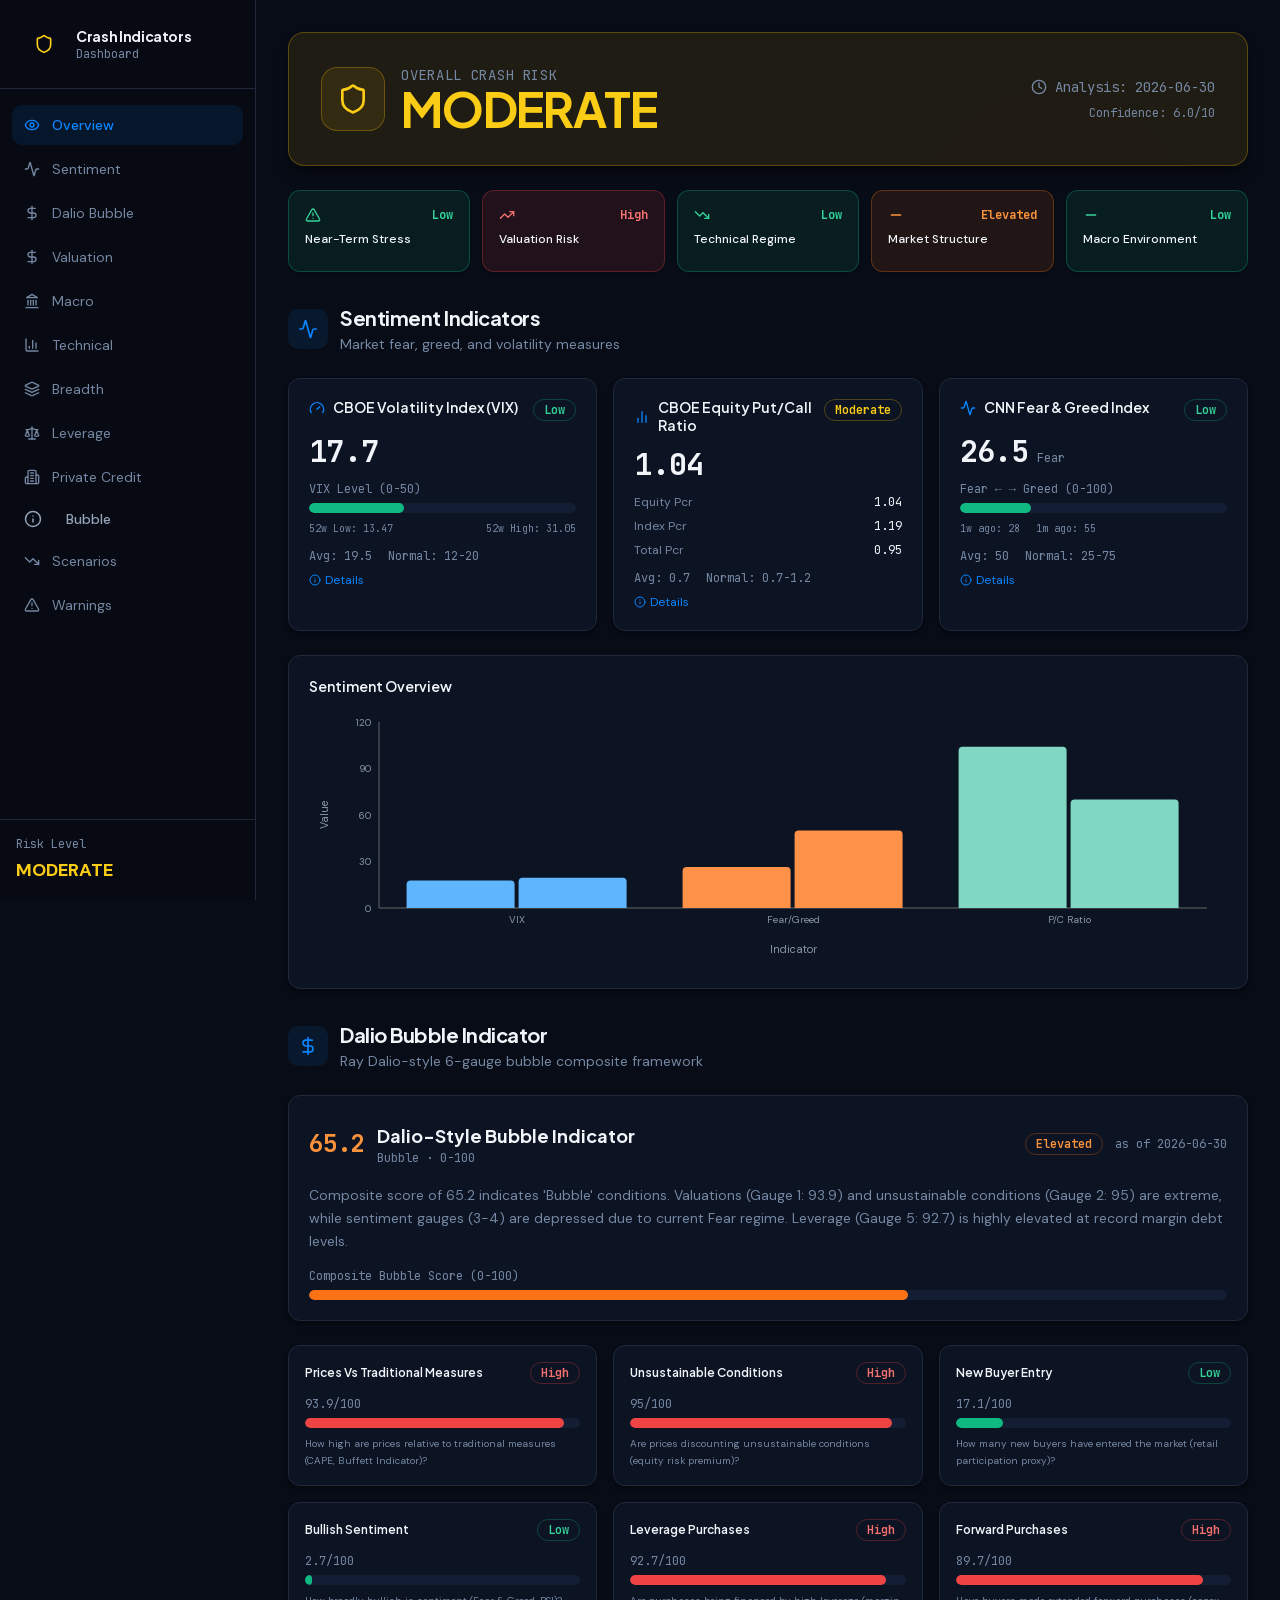
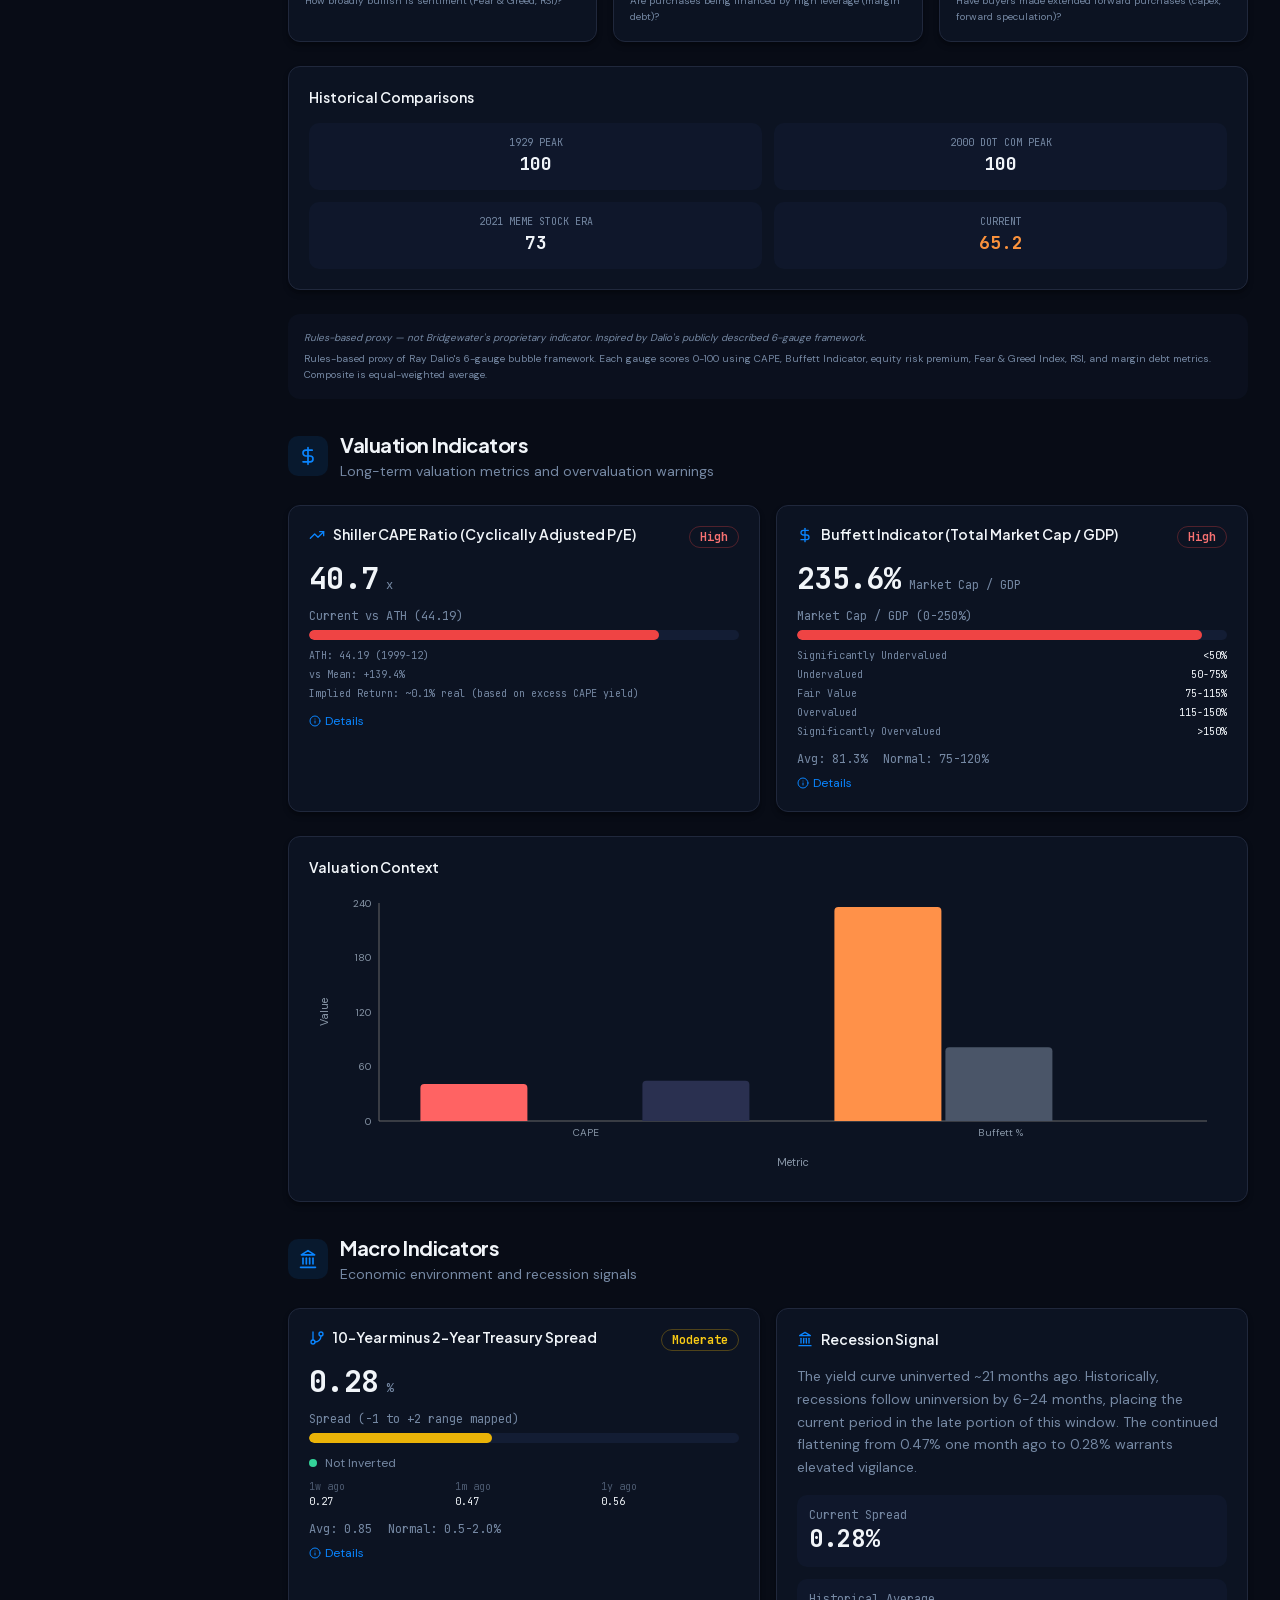
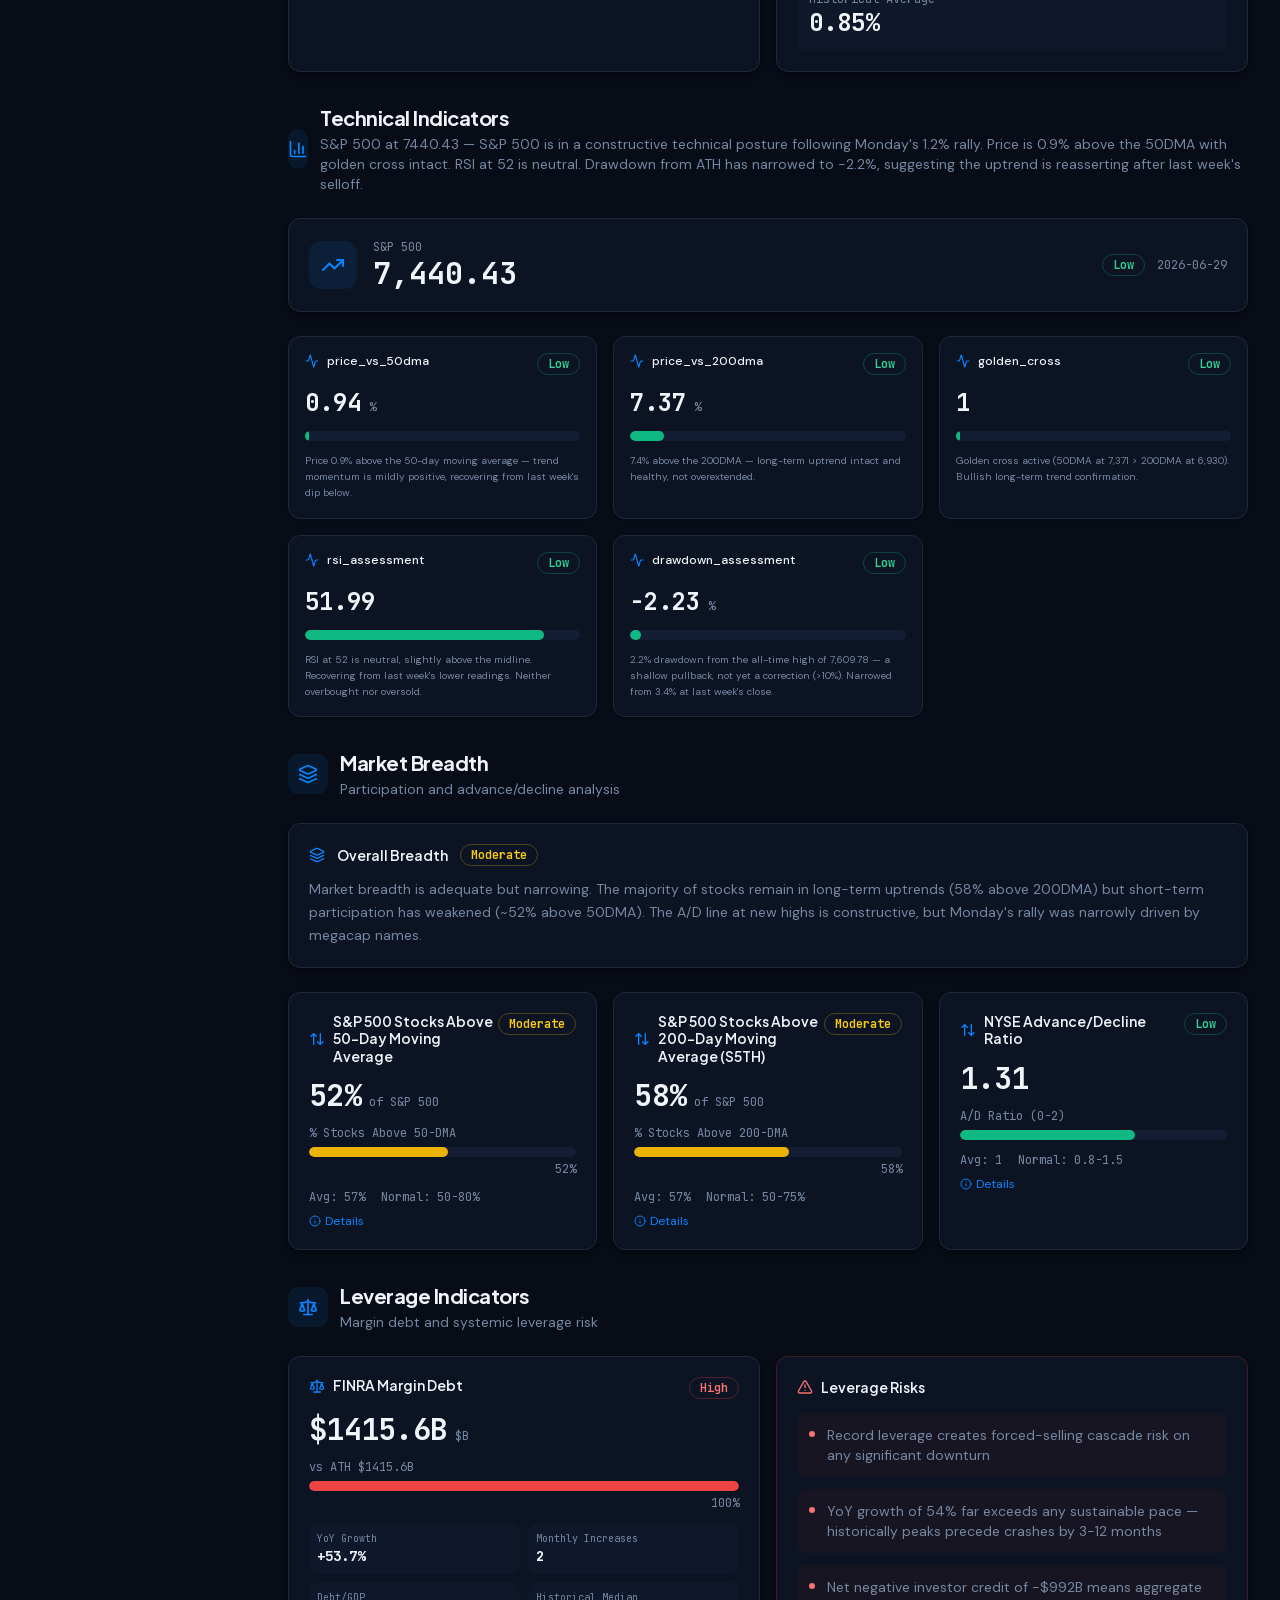
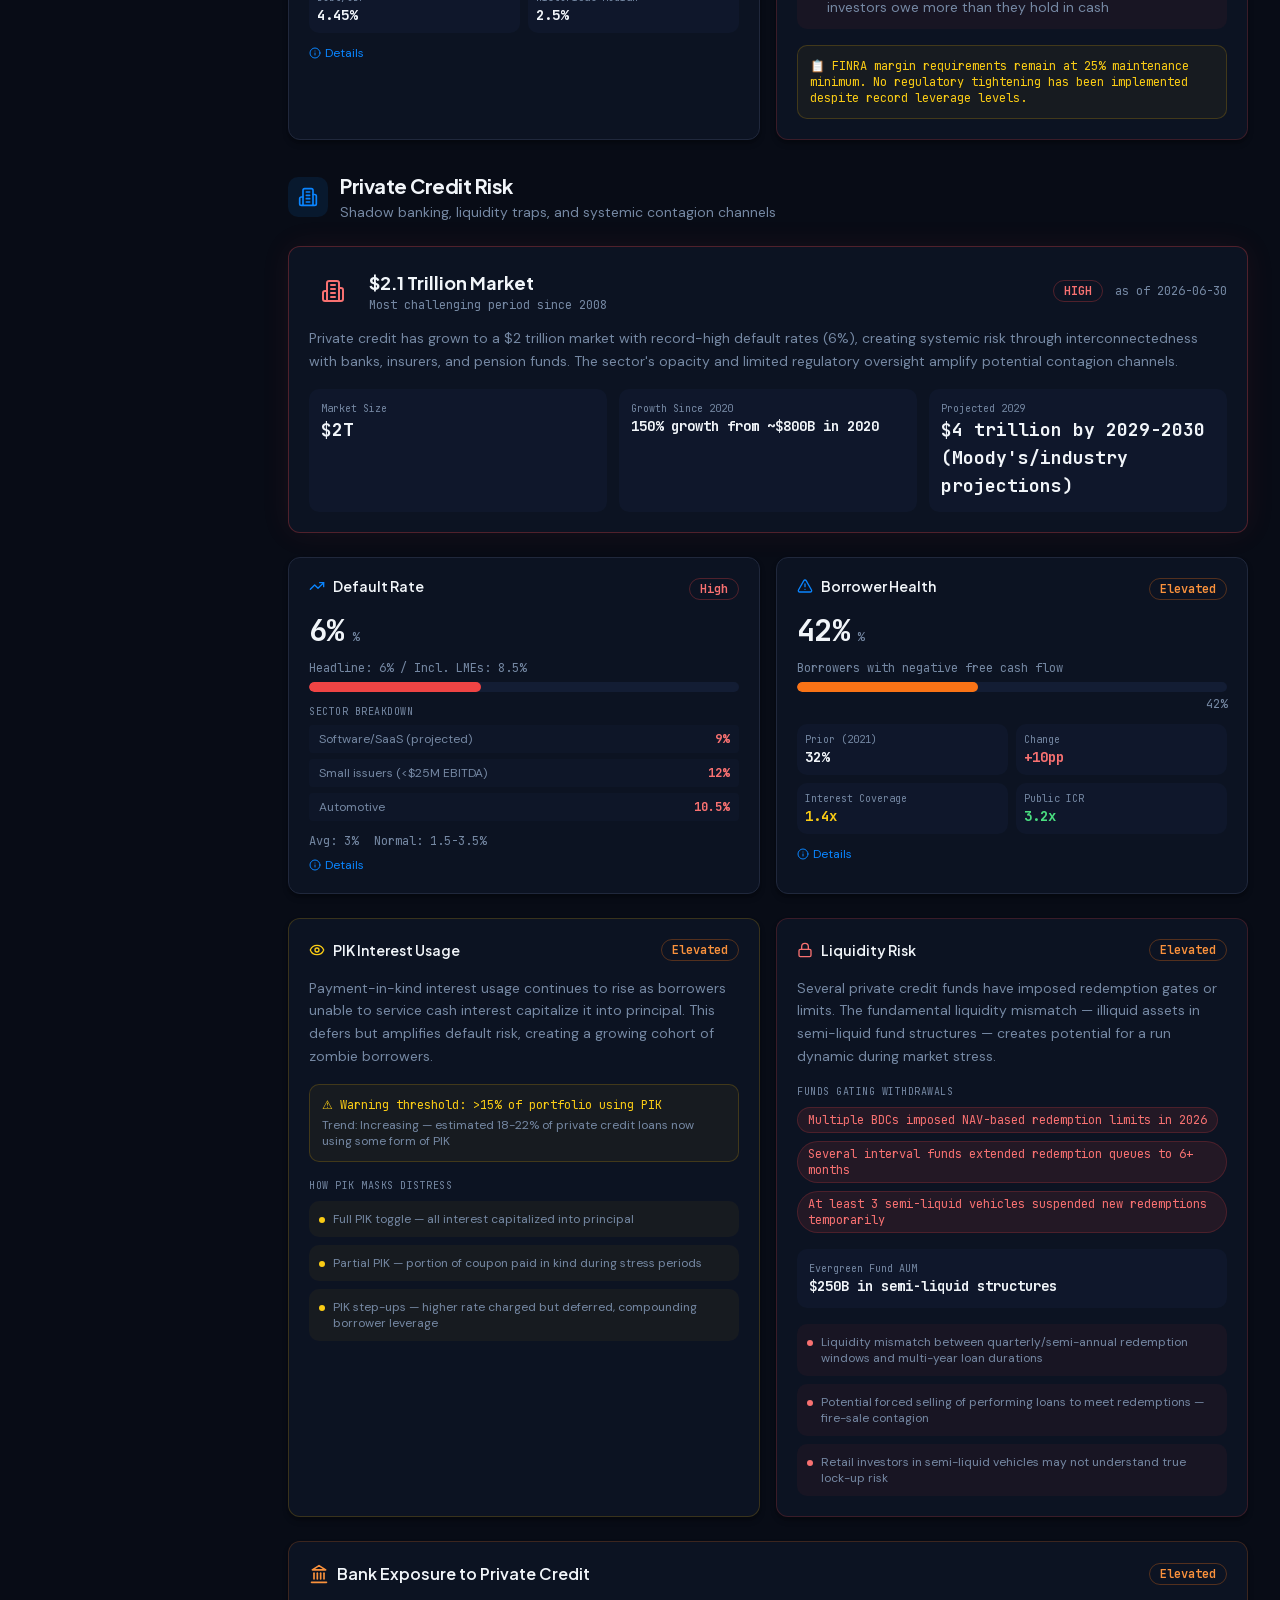
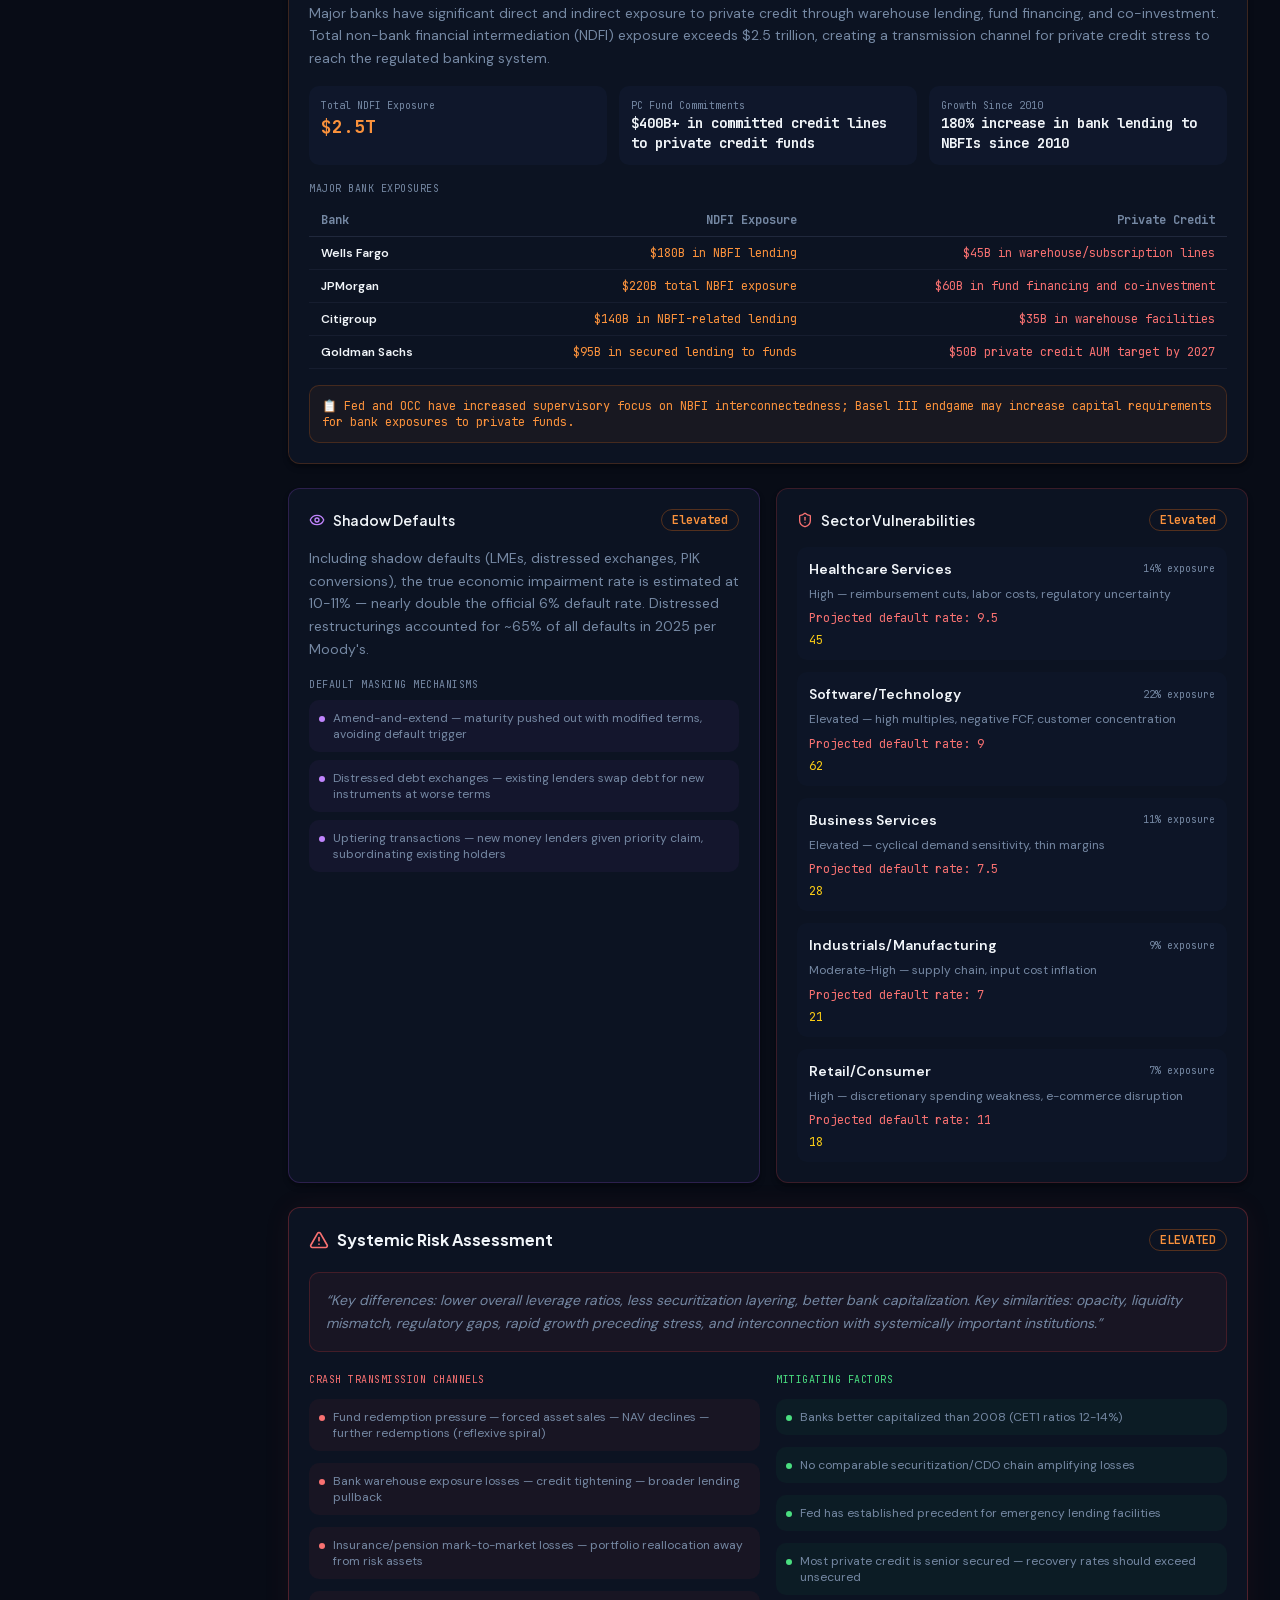
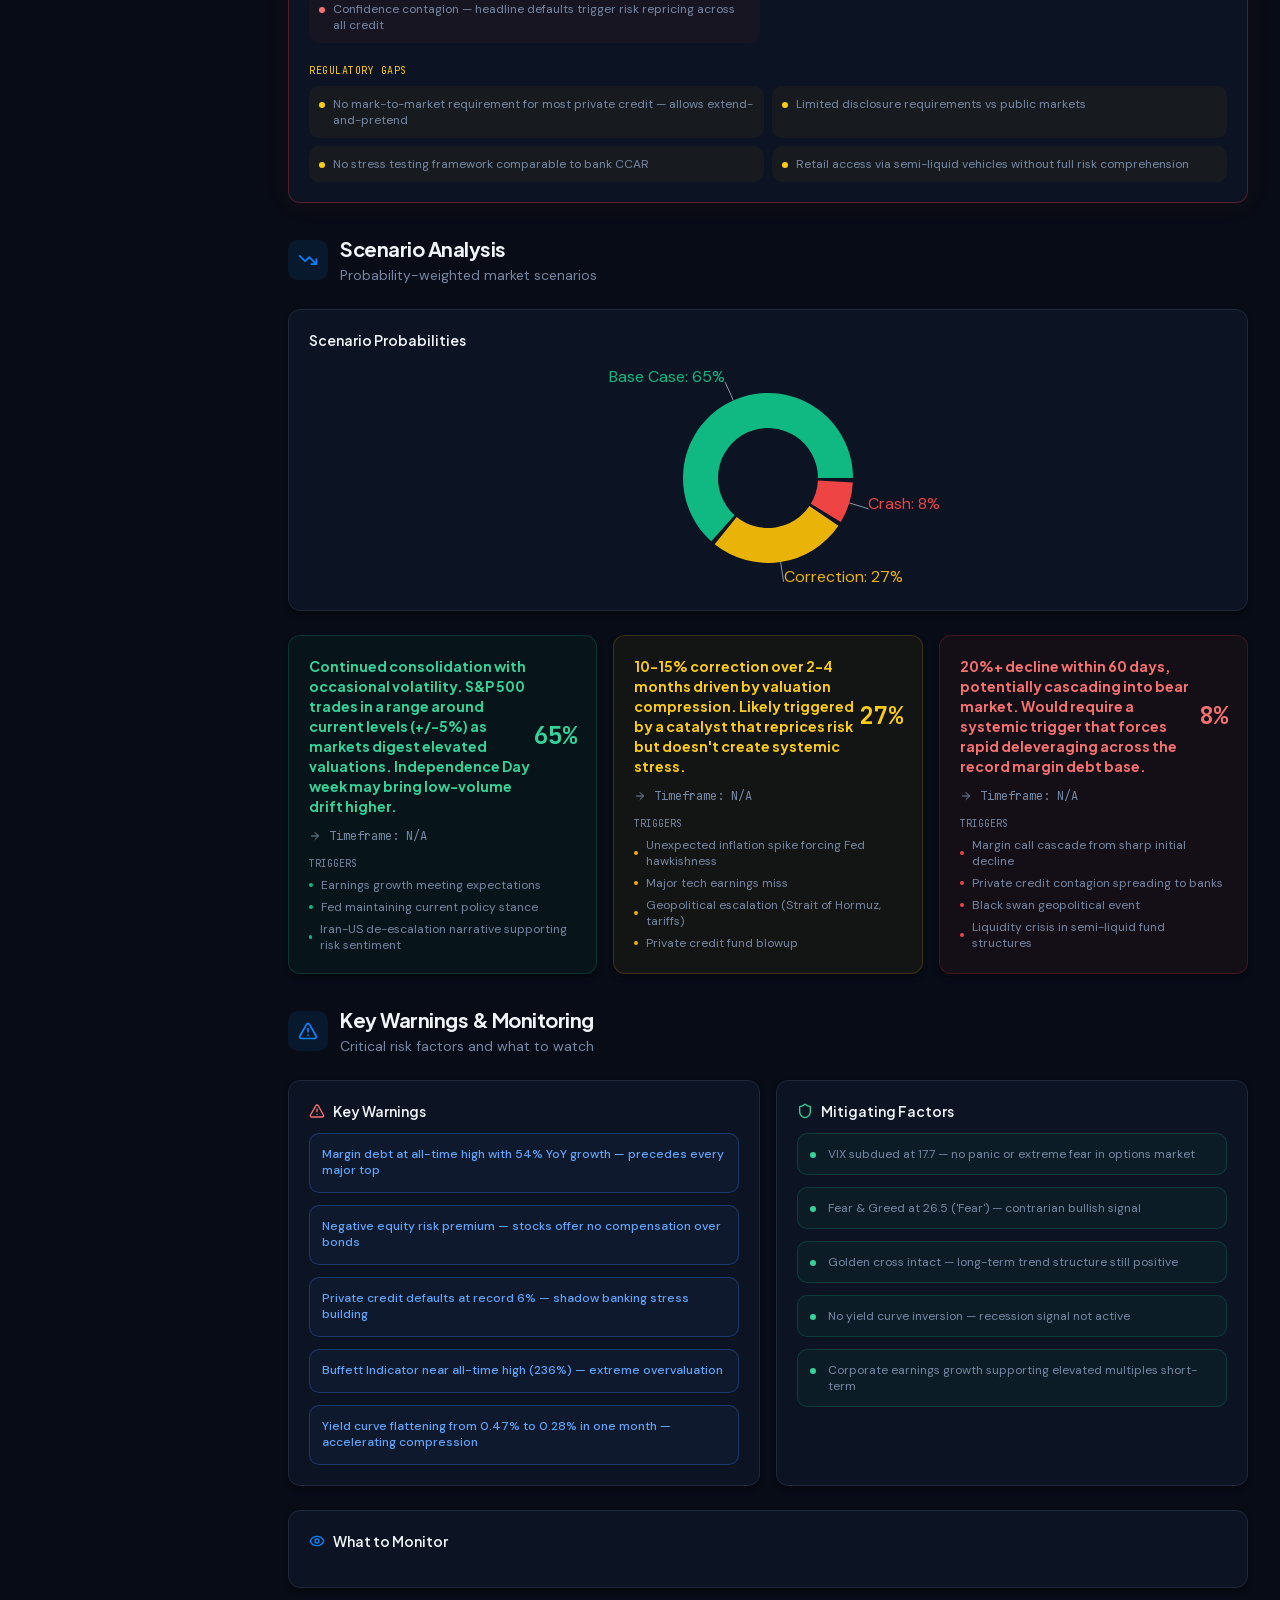
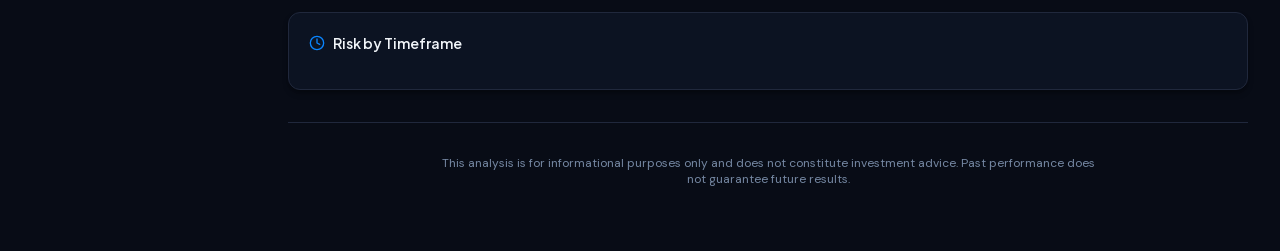
==== commit a1870122: "chore: daily update (py) — Jul 3, 2026" ====
--- a/crash-py/index.html
+++ b/crash-py/index.html
@@ -1 +1 @@
-<!DOCTYPE html><html lang="en" class="dark"><head><meta charSet="utf-8"/><meta name="viewport" content="width=device-width, initial-scale=1"/><link rel="preload" href="/crash/_next/static/media/13971731025ec697-s.p.woff2" as="font" crossorigin="" type="font/woff2"/><link rel="preload" href="/crash/_next/static/media/636a5ac981f94f8b-s.p.woff2" as="font" crossorigin="" type="font/woff2"/><link rel="preload" href="/crash/_next/static/media/bb3ef058b751a6ad-s.p.woff2" as="font" crossorigin="" type="font/woff2"/><link rel="stylesheet" href="/crash/_next/static/css/af32a415218d30cf.css" data-precedence="next"/><link rel="preload" as="script" fetchPriority="low" href="/crash/_next/static/chunks/webpack-2d7897e1.js"/><script src="/crash/_next/static/chunks/ceb5afef-ddacea6d.js" async=""></script><script src="/crash/_next/static/chunks/156-a582ace5.js" async=""></script><script src="/crash/_next/static/chunks/main-app-781c1c07.js" async=""></script><script src="/crash/_next/static/chunks/928-2493125d.js" async=""></script><script src="/crash/_next/static/chunks/app/page-a1b2c3d4.js" async=""></script><script src="/crash/_next/static/chunks/app/layout-624af91c.js" async=""></script><title>Market Crash Indicators Dashboard</title><meta name="description" content="Real-time stock market crash risk indicators and analysis dashboard"/><meta property="og:title" content="Market Crash Indicators Dashboard"/><meta property="og:description" content="Real-time stock market crash risk indicators and analysis dashboard"/><meta property="og:image" content="https://ddcffc46d.na104.preview.abacusai.app/og-image.png"/><meta name="twitter:card" content="summary_large_image"/><meta name="twitter:title" content="Market Crash Indicators Dashboard"/><meta name="twitter:description" content="Real-time stock market crash risk indicators and analysis dashboard"/><meta name="twitter:image" content="https://ddcffc46d.na104.preview.abacusai.app/og-image.png"/><link rel="shortcut icon" href="/favicon.svg"/><link rel="icon" href="/favicon.svg"/><meta name="next-size-adjust"/><script src="https://apps.abacus.ai/chatllm/appllm-lib.js" integrity="sha384-bJWqP+KWdFJdjZBu8+iBBgM6yQOaT9bTL9wqpEdyNwNu/FCj5TLA/Z2Js0ratijK" crossorigin="anonymous"></script><script src="/crash/_next/static/chunks/polyfills-42372ed130431b0a.js" noModule=""></script></head><body class="__variable_09c92e __variable_5b630a __variable_5a11fc font-sans antialiased"><script>!function(){try{var d=document.documentElement,c=d.classList;c.remove('light','dark');var e=localStorage.getItem('theme');if(e){c.add(e|| '')}else{c.add('dark');}if(e==='light'||e==='dark'||!e)d.style.colorScheme=e||'dark'}catch(t){}}();</script><div class="min-h-screen bg-background flex items-center justify-center"><div class="flex flex-col items-center gap-4"><div class="w-12 h-12 border-4 border-primary border-t-transparent rounded-full animate-spin"></div><p class="text-muted-foreground font-mono text-sm">Loading market data...</p></div></div><script src="/crash/_next/static/chunks/webpack-2d7897e1.js" async=""></script><script>(self.__next_f=self.__next_f||[]).push([0]);self.__next_f.push([2,null])</script><script>self.__next_f.push([1,"1:HL[\"/crash/_next/static/media/13971731025ec697-s.p.woff2\",\"font\",{\"crossOrigin\":\"\",\"type\":\"font/woff2\"}]\n2:HL[\"/crash/_next/static/media/636a5ac981f94f8b-s.p.woff2\",\"font\",{\"crossOrigin\":\"\",\"type\":\"font/woff2\"}]\n3:HL[\"/crash/_next/static/media/bb3ef058b751a6ad-s.p.woff2\",\"font\",{\"crossOrigin\":\"\",\"type\":\"font/woff2\"}]\n4:HL[\"/crash/_next/static/css/af32a415218d30cf.css\",\"style\"]\n"])</script><script>self.__next_f.push([1,"5:I[35616,[],\"\"]\n7:I[76394,[\"928\",\"static/chunks/928-2493125d.js\",\"931\",\"static/chunks/app/page-a1b2c3d4.js\"],\"DashboardClient\"]\n8:I[98388,[\"185\",\"static/chunks/app/layout-624af91c.js\"],\"ThemeProvider\"]\n9:I[16146,[],\"\"]\na:I[94411,[],\"\"]\nb:I[5774,[\"185\",\"static/chunks/app/layout-624af91c.js\"],\"Toaster\"]\nc:I[57664,[\"185\",\"static/chunks/app/layout-624af91c.js\"],\"ChunkLoadErrorHandler\"]\ne:I[47141,[],\"\"]\nf:[]\n"])</script><script>self.__next_f.push([1,"0:[\"$\",\"$L5\",null,{\"buildId\":\"Ov_DvyNpQ2nXQsV47is0A\",\"assetPrefix\":\"/crash\",\"urlParts\":[\"\",\"\"],\"initialTree\":[\"\",{\"children\":[\"__PAGE__\",{}]},\"$undefined\",\"$undefined\",true],\"initialSeedData\":[\"\",{\"children\":[\"__PAGE__\",{},[[\"$L6\",[\"$\",\"$L7\",null,{}],null],null],null]},[[[[\"$\",\"link\",\"0\",{\"rel\":\"stylesheet\",\"href\":\"/crash/_next/static/css/af32a415218d30cf.css\",\"precedence\":\"next\",\"crossOrigin\":\"$undefined\"}]],[\"$\",\"html\",null,{\"lang\":\"en\",\"className\":\"dark\",\"suppressHydrationWarning\":true,\"children\":[[\"$\",\"head\",null,{\"children\":[\"$\",\"script\",null,{\"src\":\"https://apps.abacus.ai/chatllm/appllm-lib.js\"}]}],[\"$\",\"body\",null,{\"className\":\"__variable_09c92e __variable_5b630a __variable_5a11fc font-sans antialiased\",\"children\":[\"$\",\"$L8\",null,{\"attribute\":\"class\",\"defaultTheme\":\"dark\",\"enableSystem\":false,\"disableTransitionOnChange\":true,\"children\":[[\"$\",\"$L9\",null,{\"parallelRouterKey\":\"children\",\"segmentPath\":[\"children\"],\"error\":\"$undefined\",\"errorStyles\":\"$undefined\",\"errorScripts\":\"$undefined\",\"template\":[\"$\",\"$La\",null,{}],\"templateStyles\":\"$undefined\",\"templateScripts\":\"$undefined\",\"notFound\":[[\"$\",\"title\",null,{\"children\":\"404: This page could not be found.\"}],[\"$\",\"div\",null,{\"style\":{\"fontFamily\":\"system-ui,\\\"Segoe UI\\\",Roboto,Helvetica,Arial,sans-serif,\\\"Apple Color Emoji\\\",\\\"Segoe UI Emoji\\\"\",\"height\":\"100vh\",\"textAlign\":\"center\",\"display\":\"flex\",\"flexDirection\":\"column\",\"alignItems\":\"center\",\"justifyContent\":\"center\"},\"children\":[\"$\",\"div\",null,{\"children\":[[\"$\",\"style\",null,{\"dangerouslySetInnerHTML\":{\"__html\":\"body{color:#000;background:#fff;margin:0}.next-error-h1{border-right:1px solid rgba(0,0,0,.3)}@media (prefers-color-scheme:dark){body{color:#fff;background:#000}.next-error-h1{border-right:1px solid rgba(255,255,255,.3)}}\"}}],[\"$\",\"h1\",null,{\"className\":\"next-error-h1\",\"style\":{\"display\":\"inline-block\",\"margin\":\"0 20px 0 0\",\"padding\":\"0 23px 0 0\",\"fontSize\":24,\"fontWeight\":500,\"verticalAlign\":\"top\",\"lineHeight\":\"49px\"},\"children\":\"404\"}],[\"$\",\"div\",null,{\"style\":{\"display\":\"inline-block\"},\"children\":[\"$\",\"h2\",null,{\"style\":{\"fontSize\":14,\"fontWeight\":400,\"lineHeight\":\"49px\",\"margin\":0},\"children\":\"This page could not be found.\"}]}]]}]}]],\"notFoundStyles\":[]}],[\"$\",\"$Lb\",null,{}],[\"$\",\"$Lc\",null,{}]]}]}]]}]],null],null],\"couldBeIntercepted\":false,\"initialHead\":[null,\"$Ld\"],\"globalErrorComponent\":\"$e\",\"missingSlots\":\"$Wf\"}]\n"])</script><script>self.__next_f.push([1,"d:[[\"$\",\"meta\",\"0\",{\"name\":\"viewport\",\"content\":\"width=device-width, initial-scale=1\"}],[\"$\",\"meta\",\"1\",{\"charSet\":\"utf-8\"}],[\"$\",\"title\",\"2\",{\"children\":\"Market Crash Indicators Dashboard\"}],[\"$\",\"meta\",\"3\",{\"name\":\"description\",\"content\":\"Real-time stock market crash risk indicators and analysis dashboard\"}],[\"$\",\"meta\",\"4\",{\"property\":\"og:title\",\"content\":\"Market Crash Indicators Dashboard\"}],[\"$\",\"meta\",\"5\",{\"property\":\"og:description\",\"content\":\"Real-time stock market crash risk indicators and analysis dashboard\"}],[\"$\",\"meta\",\"6\",{\"property\":\"og:image\",\"content\":\"https://ddcffc46d.na104.preview.abacusai.app/og-image.png\"}],[\"$\",\"meta\",\"7\",{\"name\":\"twitter:card\",\"content\":\"summary_large_image\"}],[\"$\",\"meta\",\"8\",{\"name\":\"twitter:title\",\"content\":\"Market Crash Indicators Dashboard\"}],[\"$\",\"meta\",\"9\",{\"name\":\"twitter:description\",\"content\":\"Real-time stock market crash risk indicators and analysis dashboard\"}],[\"$\",\"meta\",\"10\",{\"name\":\"twitter:image\",\"content\":\"https://ddcffc46d.na104.preview.abacusai.app/og-image.png\"}],[\"$\",\"link\",\"11\",{\"rel\":\"shortcut icon\",\"href\":\"/favicon.svg\"}],[\"$\",\"link\",\"12\",{\"rel\":\"icon\",\"href\":\"/favicon.svg\"}],[\"$\",\"meta\",\"13\",{\"name\":\"next-size-adjust\"}]]\n6:null\n"])</script><script src="bubble_overlay.js"></script><script src="bubble_overlay.js"></script></body></html>+<!DOCTYPE html><html lang="en" class="dark"><head><meta charSet="utf-8"/><meta name="viewport" content="width=device-width, initial-scale=1"/><link rel="preload" href="/crash/_next/static/media/13971731025ec697-s.p.woff2" as="font" crossorigin="" type="font/woff2"/><link rel="preload" href="/crash/_next/static/media/636a5ac981f94f8b-s.p.woff2" as="font" crossorigin="" type="font/woff2"/><link rel="preload" href="/crash/_next/static/media/bb3ef058b751a6ad-s.p.woff2" as="font" crossorigin="" type="font/woff2"/><link rel="stylesheet" href="/crash/_next/static/css/af32a415218d30cf.css" data-precedence="next"/><link rel="preload" as="script" fetchPriority="low" href="/crash/_next/static/chunks/webpack-2d7897e1.js"/><script src="/crash/_next/static/chunks/ceb5afef-ddacea6d.js" async=""></script><script src="/crash/_next/static/chunks/156-a582ace5.js" async=""></script><script src="/crash/_next/static/chunks/main-app-781c1c07.js" async=""></script><script src="/crash/_next/static/chunks/928-2493125d.js" async=""></script><script src="/crash/_next/static/chunks/app/page-a1b2c3d4.js" async=""></script><script src="/crash/_next/static/chunks/app/layout-624af91c.js" async=""></script><title>Market Crash Indicators Dashboard</title><meta name="description" content="Real-time stock market crash risk indicators and analysis dashboard"/><meta property="og:title" content="Market Crash Indicators Dashboard"/><meta property="og:description" content="Real-time stock market crash risk indicators and analysis dashboard"/><meta property="og:image" content="https://ddcffc46d.na104.preview.abacusai.app/og-image.png"/><meta name="twitter:card" content="summary_large_image"/><meta name="twitter:title" content="Market Crash Indicators Dashboard"/><meta name="twitter:description" content="Real-time stock market crash risk indicators and analysis dashboard"/><meta name="twitter:image" content="https://ddcffc46d.na104.preview.abacusai.app/og-image.png"/><link rel="shortcut icon" href="/favicon.svg"/><link rel="icon" href="/favicon.svg"/><meta name="next-size-adjust"/><script src="https://apps.abacus.ai/chatllm/appllm-lib.js" integrity="sha384-bJWqP+KWdFJdjZBu8+iBBgM6yQOaT9bTL9wqpEdyNwNu/FCj5TLA/Z2Js0ratijK" crossorigin="anonymous"></script><script src="/crash/_next/static/chunks/polyfills-42372ed130431b0a.js" noModule=""></script></head><body class="__variable_09c92e __variable_5b630a __variable_5a11fc font-sans antialiased"><script>!function(){try{var d=document.documentElement,c=d.classList;c.remove('light','dark');var e=localStorage.getItem('theme');if(e){c.add(e|| '')}else{c.add('dark');}if(e==='light'||e==='dark'||!e)d.style.colorScheme=e||'dark'}catch(t){}}();</script><div class="min-h-screen bg-background flex items-center justify-center"><div class="flex flex-col items-center gap-4"><div class="w-12 h-12 border-4 border-primary border-t-transparent rounded-full animate-spin"></div><p class="text-muted-foreground font-mono text-sm">Loading market data...</p></div></div><script src="/crash/_next/static/chunks/webpack-2d7897e1.js" async=""></script><script>(self.__next_f=self.__next_f||[]).push([0]);self.__next_f.push([2,null])</script><script>self.__next_f.push([1,"1:HL[\"/crash/_next/static/media/13971731025ec697-s.p.woff2\",\"font\",{\"crossOrigin\":\"\",\"type\":\"font/woff2\"}]\n2:HL[\"/crash/_next/static/media/636a5ac981f94f8b-s.p.woff2\",\"font\",{\"crossOrigin\":\"\",\"type\":\"font/woff2\"}]\n3:HL[\"/crash/_next/static/media/bb3ef058b751a6ad-s.p.woff2\",\"font\",{\"crossOrigin\":\"\",\"type\":\"font/woff2\"}]\n4:HL[\"/crash/_next/static/css/af32a415218d30cf.css\",\"style\"]\n"])</script><script>self.__next_f.push([1,"5:I[35616,[],\"\"]\n7:I[76394,[\"928\",\"static/chunks/928-2493125d.js\",\"931\",\"static/chunks/app/page-a1b2c3d4.js\"],\"DashboardClient\"]\n8:I[98388,[\"185\",\"static/chunks/app/layout-624af91c.js\"],\"ThemeProvider\"]\n9:I[16146,[],\"\"]\na:I[94411,[],\"\"]\nb:I[5774,[\"185\",\"static/chunks/app/layout-624af91c.js\"],\"Toaster\"]\nc:I[57664,[\"185\",\"static/chunks/app/layout-624af91c.js\"],\"ChunkLoadErrorHandler\"]\ne:I[47141,[],\"\"]\nf:[]\n"])</script><script>self.__next_f.push([1,"0:[\"$\",\"$L5\",null,{\"buildId\":\"Ov_DvyNpQ2nXQsV47is0A\",\"assetPrefix\":\"/crash\",\"urlParts\":[\"\",\"\"],\"initialTree\":[\"\",{\"children\":[\"__PAGE__\",{}]},\"$undefined\",\"$undefined\",true],\"initialSeedData\":[\"\",{\"children\":[\"__PAGE__\",{},[[\"$L6\",[\"$\",\"$L7\",null,{}],null],null],null]},[[[[\"$\",\"link\",\"0\",{\"rel\":\"stylesheet\",\"href\":\"/crash/_next/static/css/af32a415218d30cf.css\",\"precedence\":\"next\",\"crossOrigin\":\"$undefined\"}]],[\"$\",\"html\",null,{\"lang\":\"en\",\"className\":\"dark\",\"suppressHydrationWarning\":true,\"children\":[[\"$\",\"head\",null,{\"children\":[\"$\",\"script\",null,{\"src\":\"https://apps.abacus.ai/chatllm/appllm-lib.js\"}]}],[\"$\",\"body\",null,{\"className\":\"__variable_09c92e __variable_5b630a __variable_5a11fc font-sans antialiased\",\"children\":[\"$\",\"$L8\",null,{\"attribute\":\"class\",\"defaultTheme\":\"dark\",\"enableSystem\":false,\"disableTransitionOnChange\":true,\"children\":[[\"$\",\"$L9\",null,{\"parallelRouterKey\":\"children\",\"segmentPath\":[\"children\"],\"error\":\"$undefined\",\"errorStyles\":\"$undefined\",\"errorScripts\":\"$undefined\",\"template\":[\"$\",\"$La\",null,{}],\"templateStyles\":\"$undefined\",\"templateScripts\":\"$undefined\",\"notFound\":[[\"$\",\"title\",null,{\"children\":\"404: This page could not be found.\"}],[\"$\",\"div\",null,{\"style\":{\"fontFamily\":\"system-ui,\\\"Segoe UI\\\",Roboto,Helvetica,Arial,sans-serif,\\\"Apple Color Emoji\\\",\\\"Segoe UI Emoji\\\"\",\"height\":\"100vh\",\"textAlign\":\"center\",\"display\":\"flex\",\"flexDirection\":\"column\",\"alignItems\":\"center\",\"justifyContent\":\"center\"},\"children\":[\"$\",\"div\",null,{\"children\":[[\"$\",\"style\",null,{\"dangerouslySetInnerHTML\":{\"__html\":\"body{color:#000;background:#fff;margin:0}.next-error-h1{border-right:1px solid rgba(0,0,0,.3)}@media (prefers-color-scheme:dark){body{color:#fff;background:#000}.next-error-h1{border-right:1px solid rgba(255,255,255,.3)}}\"}}],[\"$\",\"h1\",null,{\"className\":\"next-error-h1\",\"style\":{\"display\":\"inline-block\",\"margin\":\"0 20px 0 0\",\"padding\":\"0 23px 0 0\",\"fontSize\":24,\"fontWeight\":500,\"verticalAlign\":\"top\",\"lineHeight\":\"49px\"},\"children\":\"404\"}],[\"$\",\"div\",null,{\"style\":{\"display\":\"inline-block\"},\"children\":[\"$\",\"h2\",null,{\"style\":{\"fontSize\":14,\"fontWeight\":400,\"lineHeight\":\"49px\",\"margin\":0},\"children\":\"This page could not be found.\"}]}]]}]}]],\"notFoundStyles\":[]}],[\"$\",\"$Lb\",null,{}],[\"$\",\"$Lc\",null,{}]]}]}]]}]],null],null],\"couldBeIntercepted\":false,\"initialHead\":[null,\"$Ld\"],\"globalErrorComponent\":\"$e\",\"missingSlots\":\"$Wf\"}]\n"])</script><script>self.__next_f.push([1,"d:[[\"$\",\"meta\",\"0\",{\"name\":\"viewport\",\"content\":\"width=device-width, initial-scale=1\"}],[\"$\",\"meta\",\"1\",{\"charSet\":\"utf-8\"}],[\"$\",\"title\",\"2\",{\"children\":\"Market Crash Indicators Dashboard\"}],[\"$\",\"meta\",\"3\",{\"name\":\"description\",\"content\":\"Real-time stock market crash risk indicators and analysis dashboard\"}],[\"$\",\"meta\",\"4\",{\"property\":\"og:title\",\"content\":\"Market Crash Indicators Dashboard\"}],[\"$\",\"meta\",\"5\",{\"property\":\"og:description\",\"content\":\"Real-time stock market crash risk indicators and analysis dashboard\"}],[\"$\",\"meta\",\"6\",{\"property\":\"og:image\",\"content\":\"https://ddcffc46d.na104.preview.abacusai.app/og-image.png\"}],[\"$\",\"meta\",\"7\",{\"name\":\"twitter:card\",\"content\":\"summary_large_image\"}],[\"$\",\"meta\",\"8\",{\"name\":\"twitter:title\",\"content\":\"Market Crash Indicators Dashboard\"}],[\"$\",\"meta\",\"9\",{\"name\":\"twitter:description\",\"content\":\"Real-time stock market crash risk indicators and analysis dashboard\"}],[\"$\",\"meta\",\"10\",{\"name\":\"twitter:image\",\"content\":\"https://ddcffc46d.na104.preview.abacusai.app/og-image.png\"}],[\"$\",\"link\",\"11\",{\"rel\":\"shortcut icon\",\"href\":\"/favicon.svg\"}],[\"$\",\"link\",\"12\",{\"rel\":\"icon\",\"href\":\"/favicon.svg\"}],[\"$\",\"meta\",\"13\",{\"name\":\"next-size-adjust\"}]]\n6:null\n"])</script><script src="bubble_overlay.js"></script></body></html>
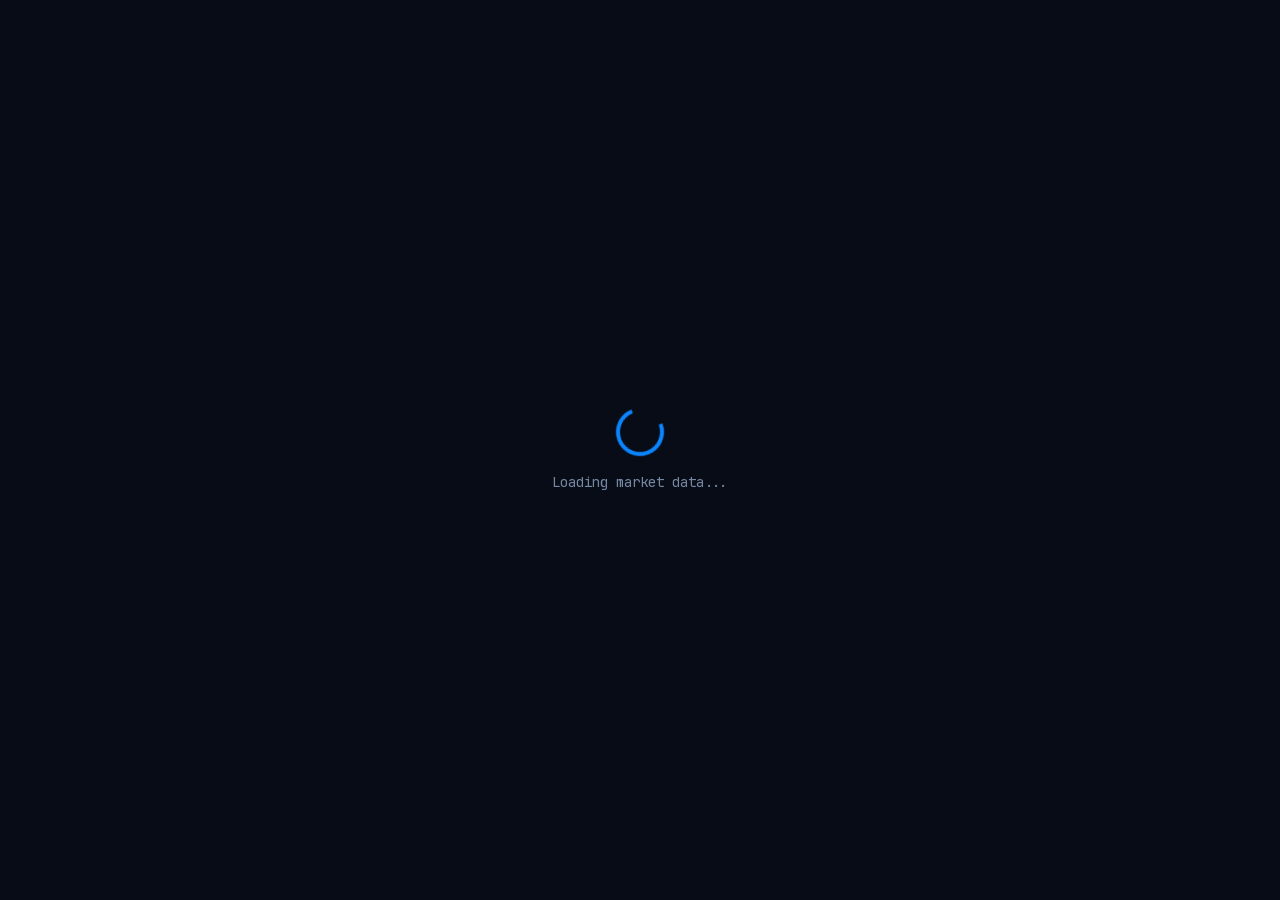
==== commit 908c0299: "chore: retire daily-py/ and crash-py/ — canonical daily/ and crash/ now get the Python pipeline outp" ====
--- a/crash-py/index.html
+++ b/crash-py/index.html
@@ -1 +1,6 @@
-<!DOCTYPE html><html lang="en" class="dark"><head><meta charSet="utf-8"/><meta name="viewport" content="width=device-width, initial-scale=1"/><link rel="preload" href="/crash/_next/static/media/13971731025ec697-s.p.woff2" as="font" crossorigin="" type="font/woff2"/><link rel="preload" href="/crash/_next/static/media/636a5ac981f94f8b-s.p.woff2" as="font" crossorigin="" type="font/woff2"/><link rel="preload" href="/crash/_next/static/media/bb3ef058b751a6ad-s.p.woff2" as="font" crossorigin="" type="font/woff2"/><link rel="stylesheet" href="/crash/_next/static/css/af32a415218d30cf.css" data-precedence="next"/><link rel="preload" as="script" fetchPriority="low" href="/crash/_next/static/chunks/webpack-2d7897e1.js"/><script src="/crash/_next/static/chunks/ceb5afef-ddacea6d.js" async=""></script><script src="/crash/_next/static/chunks/156-a582ace5.js" async=""></script><script src="/crash/_next/static/chunks/main-app-781c1c07.js" async=""></script><script src="/crash/_next/static/chunks/928-2493125d.js" async=""></script><script src="/crash/_next/static/chunks/app/page-a1b2c3d4.js" async=""></script><script src="/crash/_next/static/chunks/app/layout-624af91c.js" async=""></script><title>Market Crash Indicators Dashboard</title><meta name="description" content="Real-time stock market crash risk indicators and analysis dashboard"/><meta property="og:title" content="Market Crash Indicators Dashboard"/><meta property="og:description" content="Real-time stock market crash risk indicators and analysis dashboard"/><meta property="og:image" content="https://ddcffc46d.na104.preview.abacusai.app/og-image.png"/><meta name="twitter:card" content="summary_large_image"/><meta name="twitter:title" content="Market Crash Indicators Dashboard"/><meta name="twitter:description" content="Real-time stock market crash risk indicators and analysis dashboard"/><meta name="twitter:image" content="https://ddcffc46d.na104.preview.abacusai.app/og-image.png"/><link rel="shortcut icon" href="/favicon.svg"/><link rel="icon" href="/favicon.svg"/><meta name="next-size-adjust"/><script src="https://apps.abacus.ai/chatllm/appllm-lib.js" integrity="sha384-bJWqP+KWdFJdjZBu8+iBBgM6yQOaT9bTL9wqpEdyNwNu/FCj5TLA/Z2Js0ratijK" crossorigin="anonymous"></script><script src="/crash/_next/static/chunks/polyfills-42372ed130431b0a.js" noModule=""></script></head><body class="__variable_09c92e __variable_5b630a __variable_5a11fc font-sans antialiased"><script>!function(){try{var d=document.documentElement,c=d.classList;c.remove('light','dark');var e=localStorage.getItem('theme');if(e){c.add(e|| '')}else{c.add('dark');}if(e==='light'||e==='dark'||!e)d.style.colorScheme=e||'dark'}catch(t){}}();</script><div class="min-h-screen bg-background flex items-center justify-center"><div class="flex flex-col items-center gap-4"><div class="w-12 h-12 border-4 border-primary border-t-transparent rounded-full animate-spin"></div><p class="text-muted-foreground font-mono text-sm">Loading market data...</p></div></div><script src="/crash/_next/static/chunks/webpack-2d7897e1.js" async=""></script><script>(self.__next_f=self.__next_f||[]).push([0]);self.__next_f.push([2,null])</script><script>self.__next_f.push([1,"1:HL[\"/crash/_next/static/media/13971731025ec697-s.p.woff2\",\"font\",{\"crossOrigin\":\"\",\"type\":\"font/woff2\"}]\n2:HL[\"/crash/_next/static/media/636a5ac981f94f8b-s.p.woff2\",\"font\",{\"crossOrigin\":\"\",\"type\":\"font/woff2\"}]\n3:HL[\"/crash/_next/static/media/bb3ef058b751a6ad-s.p.woff2\",\"font\",{\"crossOrigin\":\"\",\"type\":\"font/woff2\"}]\n4:HL[\"/crash/_next/static/css/af32a415218d30cf.css\",\"style\"]\n"])</script><script>self.__next_f.push([1,"5:I[35616,[],\"\"]\n7:I[76394,[\"928\",\"static/chunks/928-2493125d.js\",\"931\",\"static/chunks/app/page-a1b2c3d4.js\"],\"DashboardClient\"]\n8:I[98388,[\"185\",\"static/chunks/app/layout-624af91c.js\"],\"ThemeProvider\"]\n9:I[16146,[],\"\"]\na:I[94411,[],\"\"]\nb:I[5774,[\"185\",\"static/chunks/app/layout-624af91c.js\"],\"Toaster\"]\nc:I[57664,[\"185\",\"static/chunks/app/layout-624af91c.js\"],\"ChunkLoadErrorHandler\"]\ne:I[47141,[],\"\"]\nf:[]\n"])</script><script>self.__next_f.push([1,"0:[\"$\",\"$L5\",null,{\"buildId\":\"Ov_DvyNpQ2nXQsV47is0A\",\"assetPrefix\":\"/crash\",\"urlParts\":[\"\",\"\"],\"initialTree\":[\"\",{\"children\":[\"__PAGE__\",{}]},\"$undefined\",\"$undefined\",true],\"initialSeedData\":[\"\",{\"children\":[\"__PAGE__\",{},[[\"$L6\",[\"$\",\"$L7\",null,{}],null],null],null]},[[[[\"$\",\"link\",\"0\",{\"rel\":\"stylesheet\",\"href\":\"/crash/_next/static/css/af32a415218d30cf.css\",\"precedence\":\"next\",\"crossOrigin\":\"$undefined\"}]],[\"$\",\"html\",null,{\"lang\":\"en\",\"className\":\"dark\",\"suppressHydrationWarning\":true,\"children\":[[\"$\",\"head\",null,{\"children\":[\"$\",\"script\",null,{\"src\":\"https://apps.abacus.ai/chatllm/appllm-lib.js\"}]}],[\"$\",\"body\",null,{\"className\":\"__variable_09c92e __variable_5b630a __variable_5a11fc font-sans antialiased\",\"children\":[\"$\",\"$L8\",null,{\"attribute\":\"class\",\"defaultTheme\":\"dark\",\"enableSystem\":false,\"disableTransitionOnChange\":true,\"children\":[[\"$\",\"$L9\",null,{\"parallelRouterKey\":\"children\",\"segmentPath\":[\"children\"],\"error\":\"$undefined\",\"errorStyles\":\"$undefined\",\"errorScripts\":\"$undefined\",\"template\":[\"$\",\"$La\",null,{}],\"templateStyles\":\"$undefined\",\"templateScripts\":\"$undefined\",\"notFound\":[[\"$\",\"title\",null,{\"children\":\"404: This page could not be found.\"}],[\"$\",\"div\",null,{\"style\":{\"fontFamily\":\"system-ui,\\\"Segoe UI\\\",Roboto,Helvetica,Arial,sans-serif,\\\"Apple Color Emoji\\\",\\\"Segoe UI Emoji\\\"\",\"height\":\"100vh\",\"textAlign\":\"center\",\"display\":\"flex\",\"flexDirection\":\"column\",\"alignItems\":\"center\",\"justifyContent\":\"center\"},\"children\":[\"$\",\"div\",null,{\"children\":[[\"$\",\"style\",null,{\"dangerouslySetInnerHTML\":{\"__html\":\"body{color:#000;background:#fff;margin:0}.next-error-h1{border-right:1px solid rgba(0,0,0,.3)}@media (prefers-color-scheme:dark){body{color:#fff;background:#000}.next-error-h1{border-right:1px solid rgba(255,255,255,.3)}}\"}}],[\"$\",\"h1\",null,{\"className\":\"next-error-h1\",\"style\":{\"display\":\"inline-block\",\"margin\":\"0 20px 0 0\",\"padding\":\"0 23px 0 0\",\"fontSize\":24,\"fontWeight\":500,\"verticalAlign\":\"top\",\"lineHeight\":\"49px\"},\"children\":\"404\"}],[\"$\",\"div\",null,{\"style\":{\"display\":\"inline-block\"},\"children\":[\"$\",\"h2\",null,{\"style\":{\"fontSize\":14,\"fontWeight\":400,\"lineHeight\":\"49px\",\"margin\":0},\"children\":\"This page could not be found.\"}]}]]}]}]],\"notFoundStyles\":[]}],[\"$\",\"$Lb\",null,{}],[\"$\",\"$Lc\",null,{}]]}]}]]}]],null],null],\"couldBeIntercepted\":false,\"initialHead\":[null,\"$Ld\"],\"globalErrorComponent\":\"$e\",\"missingSlots\":\"$Wf\"}]\n"])</script><script>self.__next_f.push([1,"d:[[\"$\",\"meta\",\"0\",{\"name\":\"viewport\",\"content\":\"width=device-width, initial-scale=1\"}],[\"$\",\"meta\",\"1\",{\"charSet\":\"utf-8\"}],[\"$\",\"title\",\"2\",{\"children\":\"Market Crash Indicators Dashboard\"}],[\"$\",\"meta\",\"3\",{\"name\":\"description\",\"content\":\"Real-time stock market crash risk indicators and analysis dashboard\"}],[\"$\",\"meta\",\"4\",{\"property\":\"og:title\",\"content\":\"Market Crash Indicators Dashboard\"}],[\"$\",\"meta\",\"5\",{\"property\":\"og:description\",\"content\":\"Real-time stock market crash risk indicators and analysis dashboard\"}],[\"$\",\"meta\",\"6\",{\"property\":\"og:image\",\"content\":\"https://ddcffc46d.na104.preview.abacusai.app/og-image.png\"}],[\"$\",\"meta\",\"7\",{\"name\":\"twitter:card\",\"content\":\"summary_large_image\"}],[\"$\",\"meta\",\"8\",{\"name\":\"twitter:title\",\"content\":\"Market Crash Indicators Dashboard\"}],[\"$\",\"meta\",\"9\",{\"name\":\"twitter:description\",\"content\":\"Real-time stock market crash risk indicators and analysis dashboard\"}],[\"$\",\"meta\",\"10\",{\"name\":\"twitter:image\",\"content\":\"https://ddcffc46d.na104.preview.abacusai.app/og-image.png\"}],[\"$\",\"link\",\"11\",{\"rel\":\"shortcut icon\",\"href\":\"/favicon.svg\"}],[\"$\",\"link\",\"12\",{\"rel\":\"icon\",\"href\":\"/favicon.svg\"}],[\"$\",\"meta\",\"13\",{\"name\":\"next-size-adjust\"}]]\n6:null\n"])</script><script src="bubble_overlay.js"></script></body></html>+<!DOCTYPE html>
+<html lang="en"><head><meta charset="utf-8">
+<meta http-equiv="refresh" content="0; url=/crash/">
+<link rel="canonical" href="https://bourov.github.io/crash/">
+<title>Moved</title></head>
+<body><p>Moved to <a href="/crash/">/crash/</a></p></body></html>
